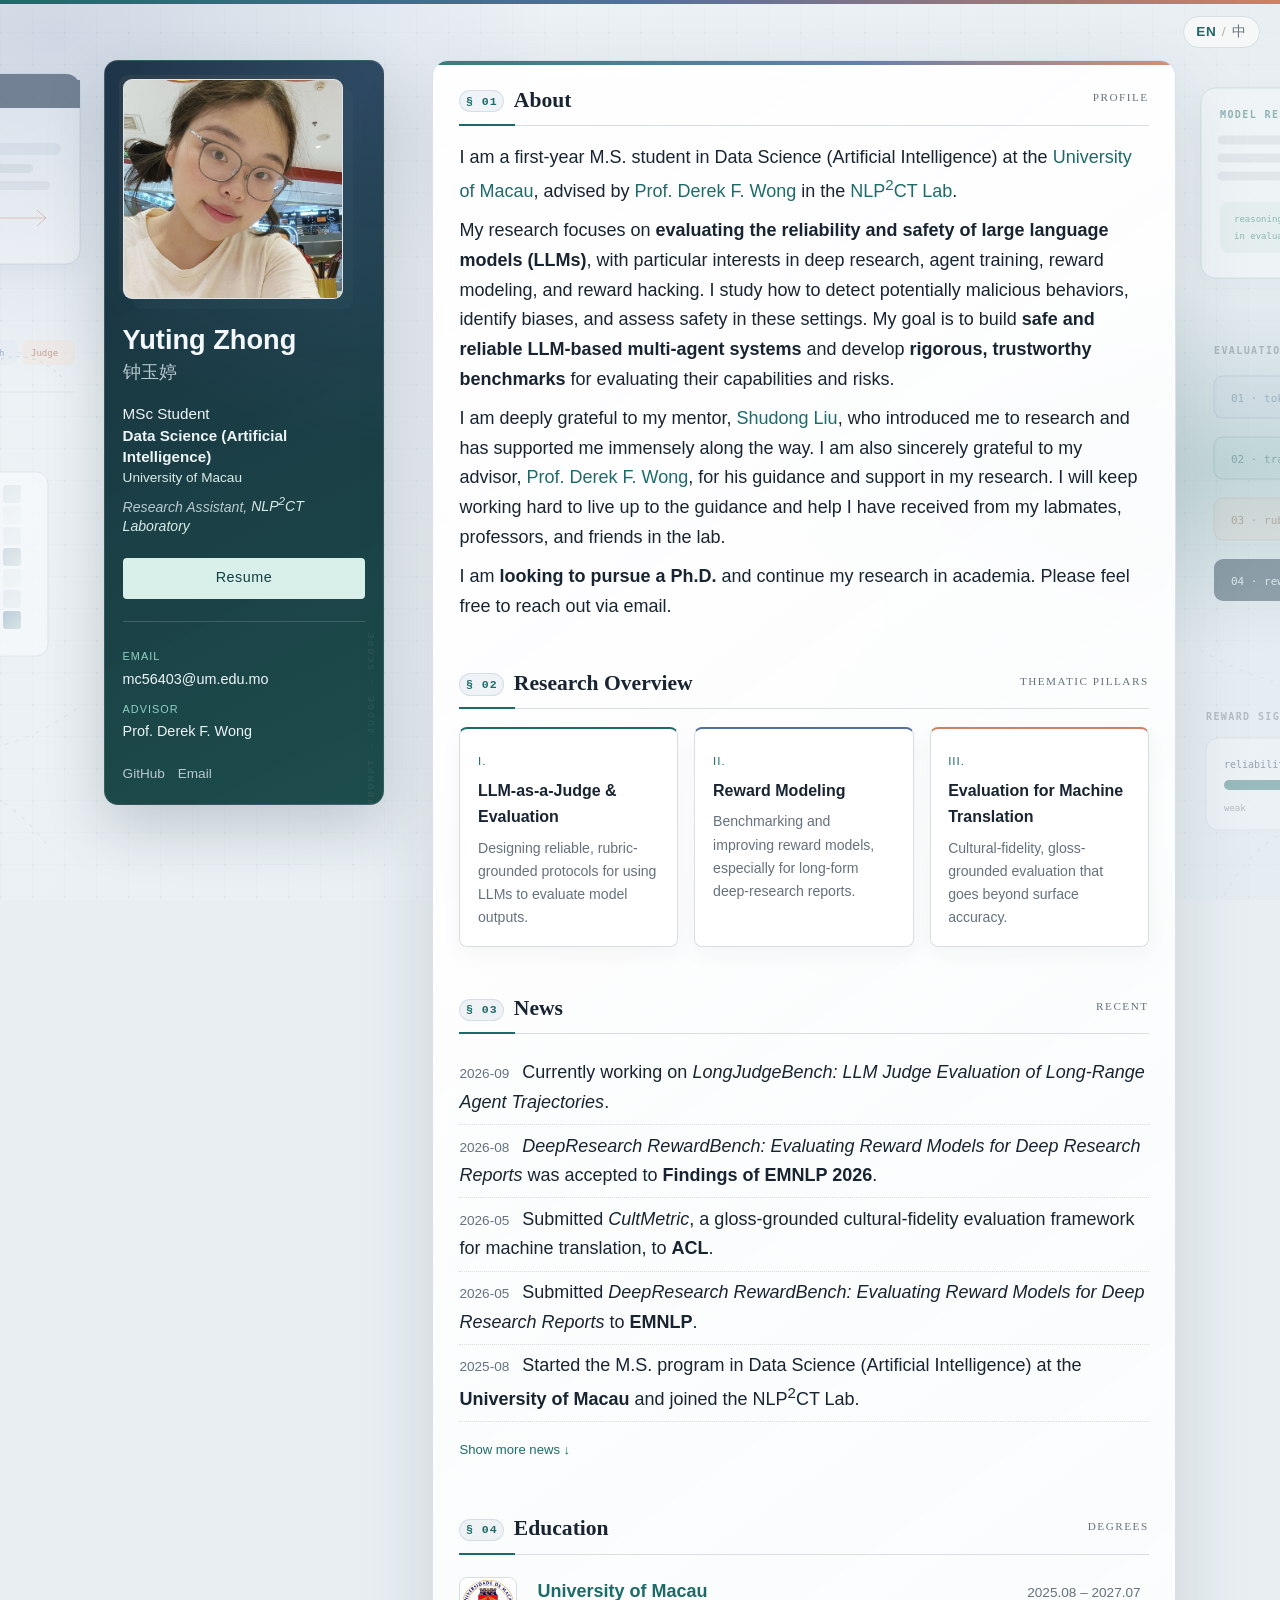
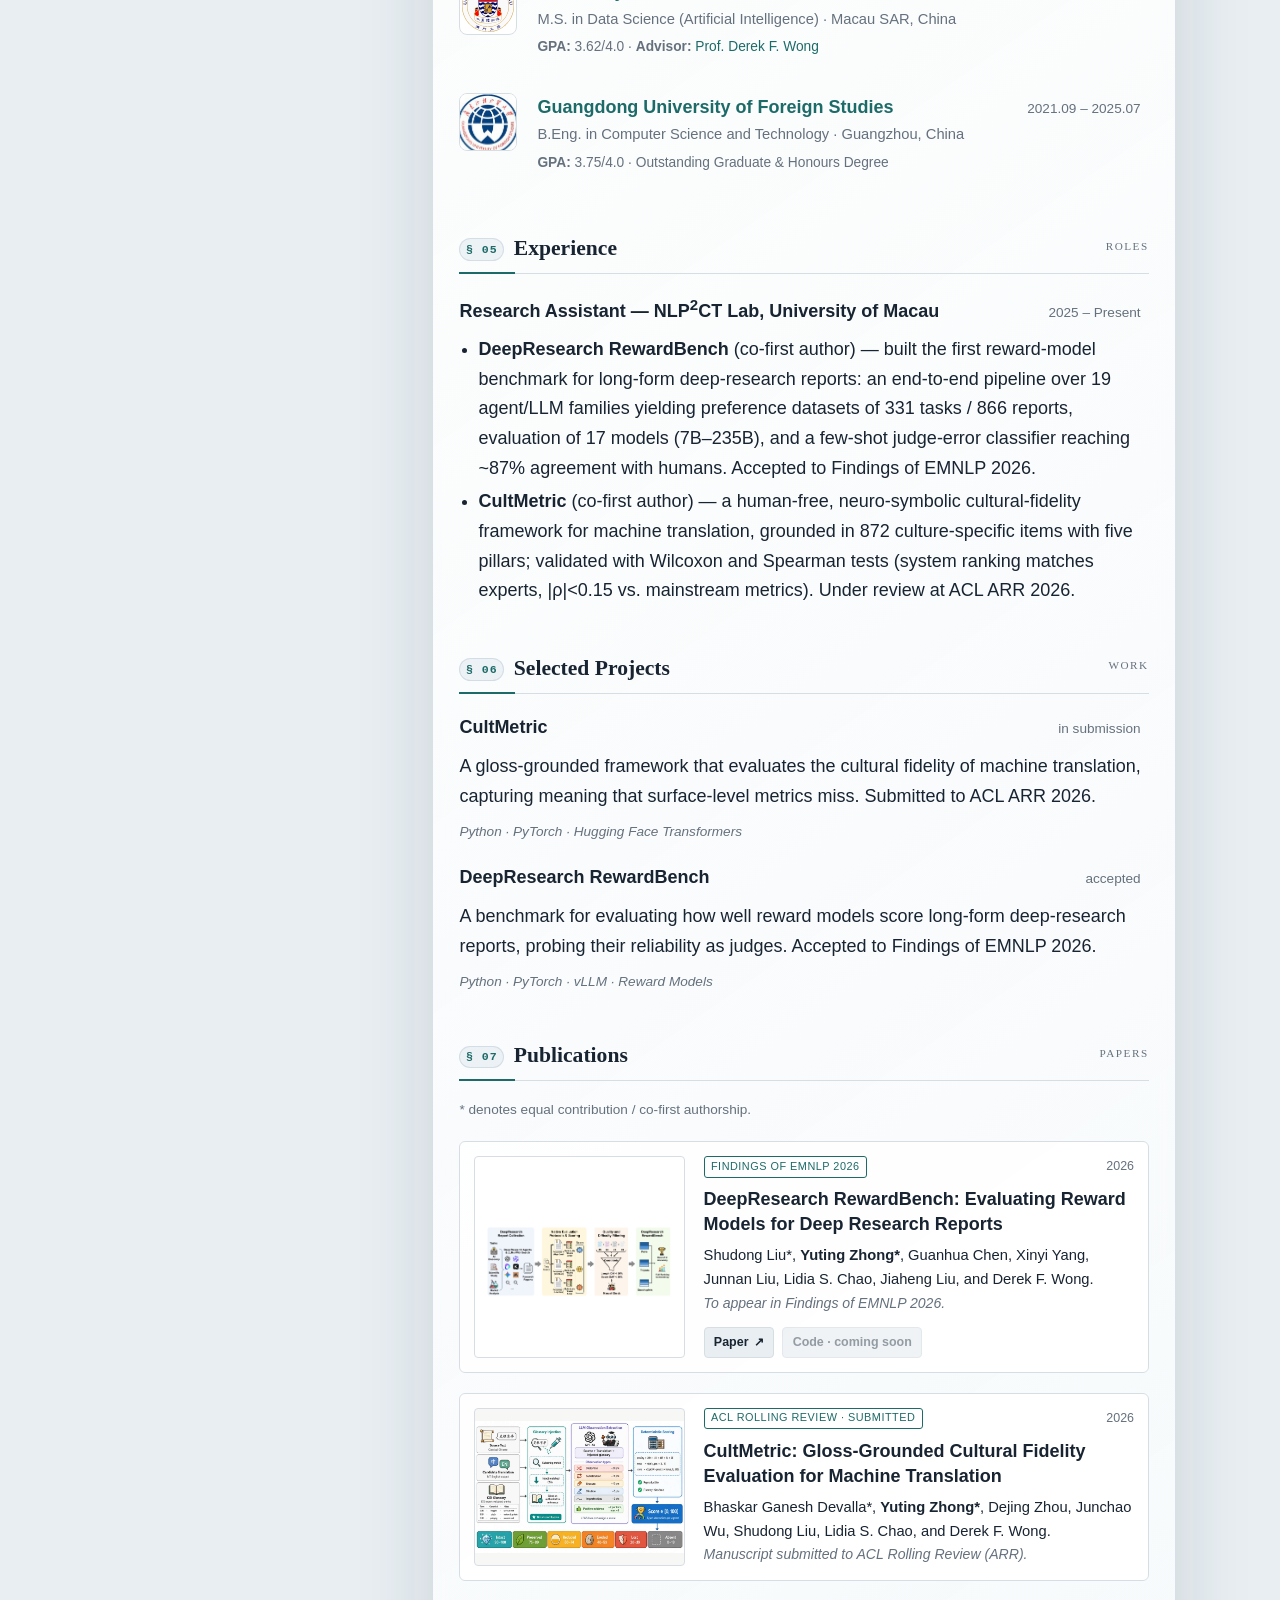
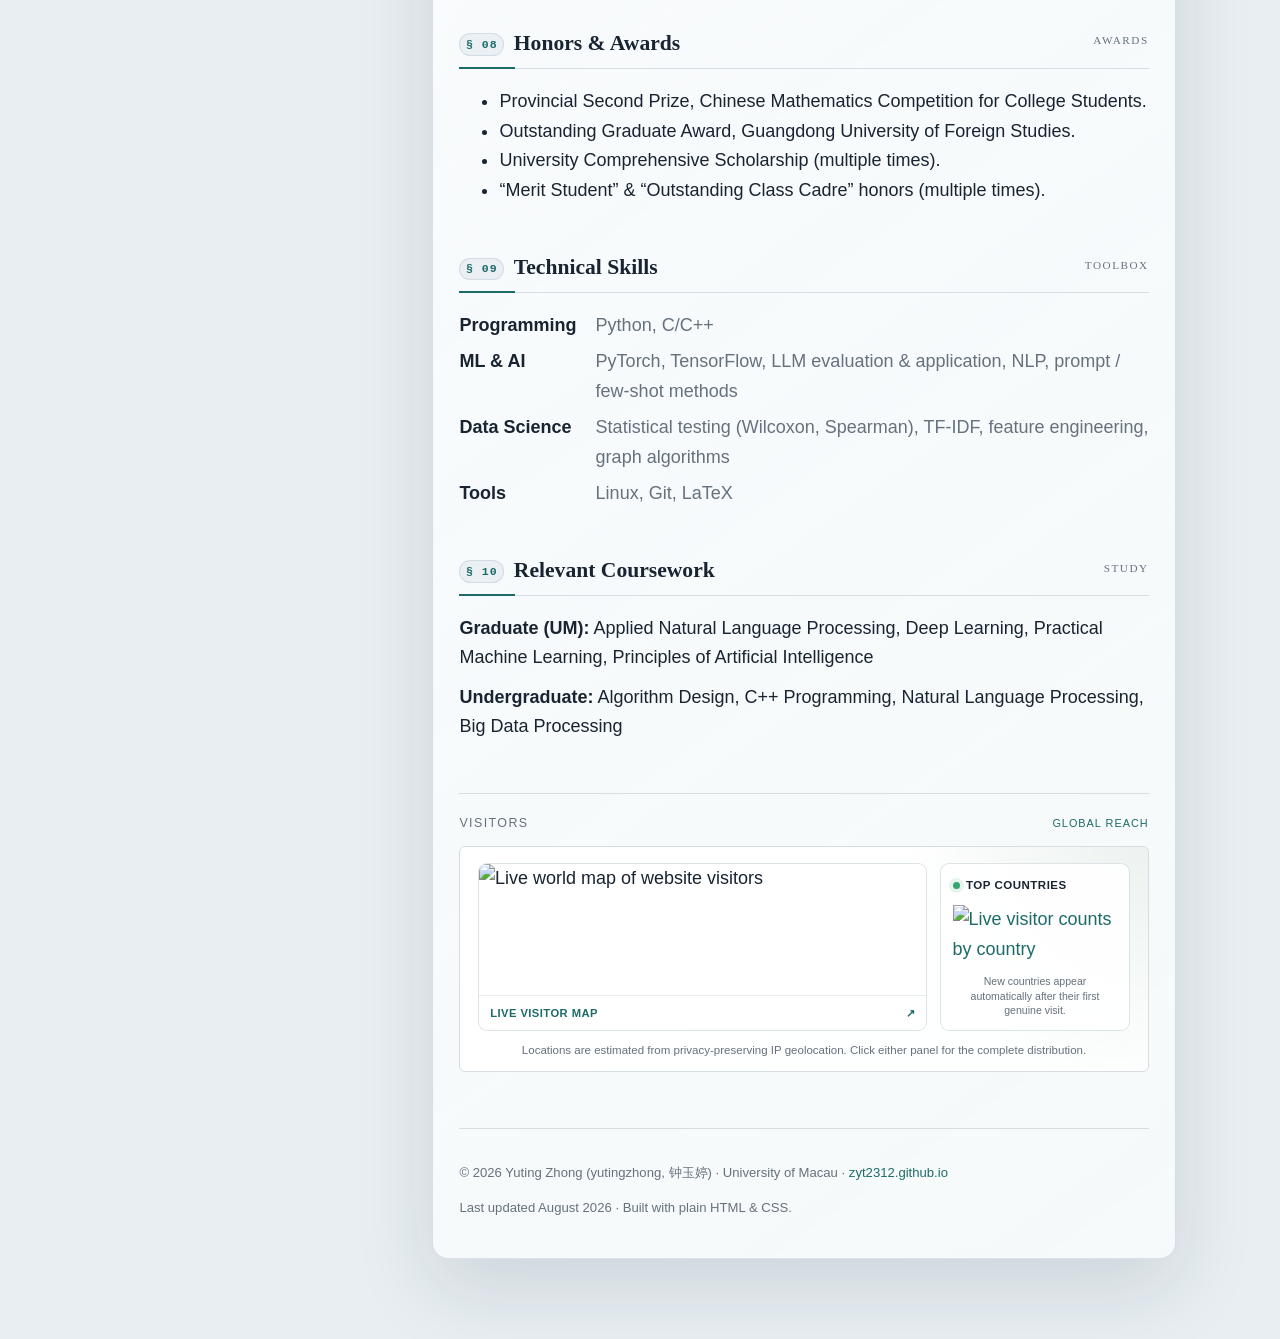
==== index.html @ 758d827a "Update About research interests in LLM reliability and safety" ====
<!DOCTYPE html>
<html lang="en">
<head>
  <meta charset="UTF-8" />
  <meta name="viewport" content="width=device-width, initial-scale=1.0" />
  <meta name="google-site-verification" content="ppYrXAMJAqTyw3raKDK96kFO6az0rCwdbG61RcLEqPI" />
  <title>Yuting Zhong 钟玉婷 — Academic Homepage</title>
  <meta name="description" content="Yuting Zhong (钟玉婷) — M.S. student in Data Science at the University of Macau. Research on LLM evaluation, LLM-as-a-judge, and reward models." />
  <meta name="author" content="Yuting Zhong" />
  <meta name="keywords" content="Yuting Zhong, yutingzhong, 钟玉婷, University of Macau, NLP2CT, LLM evaluation, LLM-as-a-judge, reward models" />
  <link rel="canonical" href="https://zyt2312.github.io/" />

  <!-- Open Graph (link previews on social/chat) -->
  <meta property="og:type" content="profile" />
  <meta property="og:title" content="Yuting Zhong 钟玉婷 — Academic Homepage" />
  <meta property="og:description" content="M.S. student at the University of Macau. Research on LLM evaluation, LLM-as-a-judge, and reward models." />
  <meta property="og:url" content="https://zyt2312.github.io/" />
  <meta property="og:image" content="https://zyt2312.github.io/images/1.jpg" />

  <!-- Structured data: tells search engines this page IS the person "Yuting Zhong" -->
  <script type="application/ld+json">
  {
    "@context": "https://schema.org",
    "@type": "Person",
    "name": "Yuting Zhong",
    "alternateName": ["钟玉婷", "yutingzhong"],
    "url": "https://zyt2312.github.io/",
    "image": "https://zyt2312.github.io/images/1.jpg",
    "email": "mailto:mc56403@um.edu.mo",
    "jobTitle": "MSc Student in Data Science (Artificial Intelligence)",
    "affiliation": {
      "@type": "CollegeOrUniversity",
      "name": "University of Macau",
      "url": "https://www.um.edu.mo/"
    },
    "alumniOf": {
      "@type": "CollegeOrUniversity",
      "name": "Guangdong University of Foreign Studies"
    },
    "knowsAbout": ["LLM Evaluation", "LLM-as-a-Judge", "Reward Models", "Machine Translation Evaluation", "Reinforcement Learning"],
    "sameAs": ["https://github.com/zyt2312"]
  }
  </script>

  <link rel="stylesheet" href="css/style.css?v=20260830-6" />
  <link rel="icon" href="data:image/svg+xml,<svg xmlns='http://www.w3.org/2000/svg' viewBox='0 0 100 100'><text y='.9em' font-size='90'>📄</text></svg>" />
</head>
<body class="lang-en">

  <!-- ============ LANGUAGE TOGGLE ============ -->
  <div class="langbar">
    <button id="lang-toggle" type="button" aria-label="Switch language">
      <span class="opt opt-en">EN</span><span class="sep">/</span><span class="opt opt-zh">中</span>
    </button>
  </div>

  <main class="layout">

    <!-- ============ SIDEBAR (profile) ============ -->
    <aside class="sidebar">
      <img class="avatar" src="images/1.jpg" alt="Yuting Zhong" />
      <h1 class="name">Yuting Zhong</h1>
      <p class="name-cn">钟玉婷</p>

      <div class="role">
        <p class="role-line">
          <span class="en">MSc Student</span><span class="zh">硕士研究生</span>
        </p>
        <p class="role-line strong">
          <span class="en">Data Science (Artificial Intelligence)</span><span class="zh">数据科学(人工智能应用方向)</span>
        </p>
        <p class="role-line muted">
          <a href="https://www.um.edu.mo/"><span class="en">University of Macau</span><span class="zh">澳门大学</span></a>
        </p>
        <p class="role-line italic">
          <span class="en">Research Assistant, <a href="http://nlp2ct.cis.um.edu.mo/">NLP<sup>2</sup>CT Laboratory</a></span><span class="zh">研究助理,<a href="http://nlp2ct.cis.um.edu.mo/">NLP<sup>2</sup>CT 实验室</a></span>
        </p>
      </div>

      <a class="resume-btn" href="resume.html" target="_blank" rel="noopener">
        <span class="en">Resume</span><span class="zh">个人简历</span>
      </a>

      <dl class="sidebar-contact">
        <dt>EMAIL</dt>
        <dd><a href="mailto:mc56403@um.edu.mo">mc56403@um.edu.mo</a></dd>
        <dt><span class="en">ADVISOR</span><span class="zh">导师</span></dt>
        <dd><a href="https://personal.fic.um.edu.mo/derek-wong/">Prof. Derek F. Wong</a></dd>
      </dl>

      <p class="social">
        <a href="https://github.com/zyt2312" title="GitHub">GitHub</a>
        <a href="mailto:mc56403@um.edu.mo" title="Email">Email</a>
      </p>
    </aside>

    <!-- ============ MAIN CONTENT ============ -->
    <div class="content">

      <!-- 01 ABOUT -->
      <section id="about">
        <h2><span class="num">§&nbsp;01</span><span class="en">About</span><span class="zh">简介</span><span class="tag"><span class="en">PROFILE</span><span class="zh">个人简介</span></span></h2>
        <p class="en">
          I am a first-year M.S. student in Data Science (Artificial Intelligence) at the
          <a href="https://www.um.edu.mo/">University of Macau</a>, advised by
          <a href="https://personal.fic.um.edu.mo/derek-wong/">Prof. Derek F. Wong</a>
          in the <a href="http://nlp2ct.cis.um.edu.mo/">NLP<sup>2</sup>CT Lab</a>.
        </p>
        <p class="en">
          My research focuses on <strong>evaluating the reliability and safety of large language models (LLMs)</strong>,
          with particular interests in deep research, agent training, reward modeling, and reward hacking.
          I study how to detect potentially malicious behaviors, identify biases, and assess safety
          in these settings. My goal is to build <strong>safe and reliable LLM-based multi-agent systems</strong>
          and develop <strong>rigorous, trustworthy benchmarks</strong> for evaluating their capabilities and risks.
        </p>
        <p class="en">
          I am deeply grateful to my mentor,
          <a href="https://sudanl.github.io/">Shudong Liu</a>, who introduced me to
          research and has supported me immensely along the way. I am also sincerely grateful
          to my advisor, <a href="https://personal.fic.um.edu.mo/derek-wong/">Prof. Derek F. Wong</a>,
          for his guidance and support in my research. I will keep working hard
          to live up to the guidance and help I have received from my labmates, professors,
          and friends in the lab.
        </p>
        <p class="en">
          I am <strong>looking to pursue a Ph.D.</strong> and continue my research in academia.
          Please feel free to reach out via email.
        </p>
        <p class="zh">
          我是<a href="https://www.um.edu.mo/">澳门大学</a>数据科学(人工智能应用方向)研究生一年级学生,
          在 <a href="http://nlp2ct.cis.um.edu.mo/">NLP<sup>2</sup>CT 实验室</a>,
          导师为 <a href="https://personal.fic.um.edu.mo/derek-wong/">Derek F. Wong 教授</a>。
        </p>
        <p class="zh">
          我的研究聚焦于<strong>大语言模型（LLM）的可靠性与安全性评测</strong>，
          重点关注深度研究（Deep Research）、智能体训练（agent training）、奖励模型（reward modeling）与奖励投机（reward hacking）。
          我致力于检测这些场景中可能出现的恶意行为、识别偏见，并评估模型与智能体的安全表现。
          我的目标是构建<strong>安全可靠的 LLM 多智能体系统</strong>，
          并开发<strong>严谨、可信的评测基准（benchmark）</strong>，以系统性地衡量其能力与风险。
        </p>
        <p class="zh">
          我由衷感谢我的 mentor <a href="https://sudanl.github.io/">刘树东</a>,
          是他领我进入学术之门,并一路给予我莫大的帮助。我也衷心感谢导师
          <a href="https://personal.fic.um.edu.mo/derek-wong/">Derek F. Wong 教授</a>在科研中给予我的指导与支持。
          我会继续努力,不辜负实验室师兄、教授与同伴对我的指导和帮助。
        </p>
        <p class="zh">
          我希望<strong>继续攻读博士学位</strong>,在学术界深耕。欢迎通过邮件与我联系。
        </p>
      </section>

      <!-- 02 RESEARCH -->
      <section id="research">
        <h2><span class="num">§&nbsp;02</span><span class="en">Research Overview</span><span class="zh">研究方向</span><span class="tag"><span class="en">THEMATIC PILLARS</span><span class="zh">研究主题</span></span></h2>
        <div class="cards">
          <div class="card">
            <span class="card-no">I.</span>
            <h3><span class="en">LLM-as-a-Judge &amp; Evaluation</span><span class="zh">LLM-as-a-Judge 与评测</span></h3>
            <p class="en">Designing reliable, rubric-grounded protocols for using LLMs to evaluate model outputs.</p>
            <p class="zh">设计可靠、基于评分细则的协议,用大模型评估模型输出。</p>
          </div>
          <div class="card">
            <span class="card-no">II.</span>
            <h3><span class="en">Reward Modeling</span><span class="zh">奖励模型</span></h3>
            <p class="en">Benchmarking and improving reward models, especially for long-form deep-research reports.</p>
            <p class="zh">评测并改进奖励模型,尤其针对长文本深度研究报告。</p>
          </div>
          <div class="card">
            <span class="card-no">III.</span>
            <h3><span class="en">Evaluation for Machine Translation</span><span class="zh">机器翻译评测</span></h3>
            <p class="en">Cultural-fidelity, gloss-grounded evaluation that goes beyond surface accuracy.</p>
            <p class="zh">超越字面准确度的文化忠实度与注释对齐评估。</p>
          </div>
        </div>
      </section>

      <!-- 03 NEWS -->
      <section id="news">
        <h2><span class="num">§&nbsp;03</span><span class="en">News</span><span class="zh">动态</span><span class="tag"><span class="en">RECENT</span><span class="zh">近况</span></span></h2>
        <ul class="news">
          <li>
            <span class="date">2026-09</span>
            <span class="en">Currently working on <em>LongJudgeBench: LLM Judge Evaluation of Long-Range Agent Trajectories</em>.</span>
            <span class="zh">正在开展 <em>LongJudgeBench: LLM Judge Evaluation of Long-Range Agent Trajectories</em> 研究，聚焦 LLM 评判器对长程智能体轨迹的评估。</span>
          </li>
          <li>
            <span class="date">2026-08</span>
            <span class="en"><em>DeepResearch RewardBench: Evaluating Reward Models for Deep Research Reports</em> was accepted to <strong>Findings of EMNLP 2026</strong>.</span>
            <span class="zh"><em>DeepResearch RewardBench: Evaluating Reward Models for Deep Research Reports</em> 被 <strong>EMNLP 2026 Findings</strong> 接收。</span>
          </li>
          <li>
            <span class="date">2026-05</span>
            <span class="en">Submitted <em>CultMetric</em>, a gloss-grounded cultural-fidelity evaluation framework for machine translation, to <strong>ACL</strong>.</span>
            <span class="zh">向 <strong>ACL</strong> 投稿 <em>CultMetric</em> —— 面向机器翻译的、基于注释的文化忠实度评测框架。</span>
          </li>
          <li>
            <span class="date">2026-05</span>
            <span class="en">Submitted <em>DeepResearch RewardBench: Evaluating Reward Models for Deep Research Reports</em> to <strong>EMNLP</strong>.</span>
            <span class="zh">向 <strong>EMNLP</strong> 投稿 <em>DeepResearch RewardBench</em> —— 面向深度研究报告的奖励模型评测基准。</span>
          </li>
          <li>
            <span class="date">2025-08</span>
            <span class="en">Started the M.S. program in Data Science (Artificial Intelligence) at the <strong>University of Macau</strong> and joined the NLP<sup>2</sup>CT Lab.</span>
            <span class="zh">开始在<strong>澳门大学</strong>攻读数据科学(人工智能应用方向)硕士学位,并加入 NLP<sup>2</sup>CT 实验室。</span>
          </li>
          <li class="news-extra">
            <span class="date">2025-07</span>
            <span class="en">Graduated from <strong>Guangdong University of Foreign Studies</strong> with an Honours Degree and the Outstanding Graduate Award.</span>
            <span class="zh">毕业于<strong>广东外语外贸大学</strong>,获荣誉学位及优秀毕业生称号。</span>
          </li>
        </ul>
        <button class="news-toggle" id="news-toggle" type="button" aria-expanded="false">
          <span class="en label-more">Show more news ↓</span><span class="zh label-more">展开更多动态 ↓</span>
          <span class="en label-less">Show less ↑</span><span class="zh label-less">收起动态 ↑</span>
        </button>
      </section>

      <!-- 04 EDUCATION -->
      <section id="education">
        <h2><span class="num">§&nbsp;04</span><span class="en">Education</span><span class="zh">教育经历</span><span class="tag"><span class="en">DEGREES</span><span class="zh">学位</span></span></h2>
        <div class="entry edu-entry">
          <div class="edu-logo-frame">
            <img class="edu-logo" src="assets/um-logo.svg" alt="University of Macau logo" />
          </div>
          <div class="edu-body">
            <div class="entry-head">
              <strong><a href="https://www.um.edu.mo/"><span class="en">University of Macau</span><span class="zh">澳门大学</span></a></strong>
              <span class="date">2025.08 – 2027.07</span>
            </div>
            <div class="entry-sub">
              <span class="en">M.S. in Data Science (Artificial Intelligence) · Macau SAR, China</span>
              <span class="zh">数据科学理学硕士(人工智能应用方向)· 中国澳门</span>
            </div>
            <p class="edu-meta"><strong>GPA:</strong> 3.62/4.0 · <strong><span class="en">Advisor:</span><span class="zh">导师:</span></strong> <a href="https://personal.fic.um.edu.mo/derek-wong/">Prof. Derek F. Wong</a></p>
          </div>
        </div>
        <div class="entry edu-entry">
          <div class="edu-logo-frame">
            <img class="edu-logo edu-logo-gdufs" src="assets/gdufs-logo.jpg" alt="Guangdong University of Foreign Studies logo" />
          </div>
          <div class="edu-body">
            <div class="entry-head">
              <strong><a href="https://www.gdufs.edu.cn/"><span class="en">Guangdong University of Foreign Studies</span><span class="zh">广东外语外贸大学</span></a></strong>
              <span class="date">2021.09 – 2025.07</span>
            </div>
            <div class="entry-sub">
              <span class="en">B.Eng. in Computer Science and Technology · Guangzhou, China</span>
              <span class="zh">计算机科学与技术工学学士 · 中国广州</span>
            </div>
            <p class="edu-meta"><strong>GPA:</strong> 3.75/4.0 · <span class="en">Outstanding Graduate &amp; Honours Degree</span><span class="zh">优秀毕业生、荣誉学位</span></p>
          </div>
        </div>
      </section>

      <!-- 05 EXPERIENCE -->
      <section id="experience">
        <h2><span class="num">§&nbsp;05</span><span class="en">Experience</span><span class="zh">经历</span><span class="tag"><span class="en">ROLES</span><span class="zh">职务</span></span></h2>
        <div class="entry">
          <div class="entry-head">
            <strong>
              <span class="en">Research Assistant — NLP<sup>2</sup>CT Lab, University of Macau</span>
              <span class="zh">研究助理 —— NLP<sup>2</sup>CT 实验室,澳门大学</span>
            </strong>
            <span class="date">2025 – Present</span>
          </div>
          <ul class="en">
            <li><strong>DeepResearch RewardBench</strong> (co-first author) — built the first reward-model benchmark for long-form deep-research reports: an end-to-end pipeline over 19 agent/LLM families yielding preference datasets of 331 tasks / 866 reports, evaluation of 17 models (7B–235B), and a few-shot judge-error classifier reaching ~87% agreement with humans. Accepted to Findings of EMNLP 2026.</li>
            <li><strong>CultMetric</strong> (co-first author) — a human-free, neuro-symbolic cultural-fidelity framework for machine translation, grounded in 872 culture-specific items with five pillars; validated with Wilcoxon and Spearman tests (system ranking matches experts, |ρ|&lt;0.15 vs. mainstream metrics). Under review at ACL ARR 2026.</li>
          </ul>
          <ul class="zh">
            <li><strong>DeepResearch RewardBench</strong>(共同第一作者)—— 构建首个面向长篇深度研究报告的奖励模型评测基准:聚合 19 个智能体/大模型家族的端到端数据流水线,产出 331 任务 / 866 份报告的偏好数据集,系统评测 17 个模型(7B–235B),并提炼出与人工一致率约 87% 的 few-shot 错误分类器。已被 EMNLP 2026 Findings 接收。</li>
            <li><strong>CultMetric</strong>(共同第一作者)—— 面向机器翻译的无人工、神经符号文化忠实度框架,以 872 条文化专有项为底座、设计五支柱指标;经 Wilcoxon 与 Spearman 检验验证(系统级排序与专家一致,与主流指标 |ρ|&lt;0.15)。投稿 ACL ARR 2026,审稿中。</li>
          </ul>
        </div>
      </section>

      <!-- 06 PROJECTS -->
      <section id="projects">
        <h2><span class="num">§&nbsp;06</span><span class="en">Selected Projects</span><span class="zh">代表项目</span><span class="tag"><span class="en">WORK</span><span class="zh">项目</span></span></h2>
        <div class="entry">
          <div class="entry-head">
            <strong>CultMetric</strong>
            <span class="date"><span class="en">in submission</span><span class="zh">投稿中</span></span>
          </div>
          <p class="en">A gloss-grounded framework that evaluates the cultural fidelity of machine translation, capturing meaning that surface-level metrics miss. Submitted to ACL ARR 2026.</p>
          <p class="zh">一个基于注释(gloss)的框架,用于评估机器翻译的文化忠实度,捕捉字面指标无法体现的语义。投稿 ACL ARR 2026。</p>
          <p class="stack">Python · PyTorch · Hugging&nbsp;Face Transformers</p>
        </div>
        <div class="entry">
          <div class="entry-head">
            <strong>DeepResearch RewardBench</strong>
            <span class="date"><span class="en">accepted</span><span class="zh">已接收</span></span>
          </div>
          <p class="en">A benchmark for evaluating how well reward models score long-form deep-research reports, probing their reliability as judges. Accepted to Findings of EMNLP 2026.</p>
          <p class="zh">一个评测奖励模型对长文本深度研究报告打分能力的基准,考察其作为评判者的可靠性。已被 EMNLP 2026 Findings 接收。</p>
          <p class="stack">Python · PyTorch · vLLM · Reward Models</p>
        </div>
      </section>

      <!-- 07 PUBLICATIONS -->
      <section id="publications">
        <h2><span class="num">§&nbsp;07</span><span class="en">Publications</span><span class="zh">论文</span><span class="tag"><span class="en">PAPERS</span><span class="zh">发表</span></span></h2>
        <p class="muted"><span class="en">* denotes equal contribution / co-first authorship.</span><span class="zh">* 表示同等贡献 / 共同第一作者。</span></p>
        <ol class="pubs pub-cards">
          <li class="pub-card">
            <a class="pub-figure pub-figure-wide" href="assets/deepresearch-rewardbench-framework.png" target="_blank" rel="noopener" aria-label="Open Figure 1 from the DeepResearch RewardBench paper">
              <img src="assets/deepresearch-rewardbench-framework.png" alt="DeepResearch RewardBench data collection, scoring, filtering, and evaluation framework" />
            </a>
            <div class="pub-body">
              <div class="pub-meta">
                <span class="venue-tag"><span class="en">Findings of EMNLP 2026</span><span class="zh">EMNLP 2026 Findings</span></span>
                <span class="pub-year">2026</span>
              </div>
              <span class="title">DeepResearch RewardBench: Evaluating Reward Models for Deep Research Reports</span>
              <span class="authors">Shudong Liu*, <strong>Yuting Zhong*</strong>, Guanhua Chen, Xinyi Yang, Junnan Liu, Lidia S. Chao, Jiaheng Liu, and Derek F. Wong.</span>
              <span class="venue"><span class="en">To appear in Findings of EMNLP 2026.</span><span class="zh">将发表于 EMNLP 2026 Findings。</span></span>
              <div class="pub-actions" aria-label="DeepResearch RewardBench publication links">
                <a class="pub-action" href="assets/deepresearch-rewardbench-emnlp2026.pdf" target="_blank" rel="noopener">
                  <span class="en">Paper</span><span class="zh">论文</span><span aria-hidden="true">↗</span>
                </a>
                <span class="pub-action pub-action-disabled" aria-disabled="true" title="The code repository has not been released publicly yet">
                  <span class="en">Code · coming soon</span><span class="zh">代码 · 待公开</span>
                </span>
              </div>
            </div>
          </li>
          <li class="pub-card">
            <a class="pub-figure" href="assets/cultmetric-framework.svg" target="_blank" rel="noopener" aria-label="Open the CultMetric framework figure">
              <img src="assets/cultmetric-framework.svg" alt="CultMetric framework diagram" />
            </a>
            <div class="pub-body">
              <div class="pub-meta">
                <span class="venue-tag"><span class="en">ACL Rolling Review · Submitted</span><span class="zh">ACL Rolling Review · 投稿中</span></span>
                <span class="pub-year">2026</span>
              </div>
              <span class="title">CultMetric: Gloss-Grounded Cultural Fidelity Evaluation for Machine Translation</span>
              <span class="authors">Bhaskar Ganesh Devalla*, <strong>Yuting Zhong*</strong>, Dejing Zhou, Junchao Wu, Shudong Liu, Lidia S. Chao, and Derek F. Wong.</span>
              <span class="venue"><span class="en">Manuscript submitted to ACL Rolling Review (ARR).</span><span class="zh">论文已投稿至 ACL Rolling Review (ARR)。</span></span>
            </div>
          </li>
        </ol>
      </section>

      <!-- 08 HONORS & AWARDS -->
      <section id="honors">
        <h2><span class="num">§&nbsp;08</span><span class="en">Honors &amp; Awards</span><span class="zh">荣誉奖项</span><span class="tag"><span class="en">AWARDS</span><span class="zh">荣誉</span></span></h2>
        <ul>
          <li><span class="en">Provincial Second Prize, Chinese Mathematics Competition for College Students.</span><span class="zh">全国大学生数学竞赛 省级二等奖。</span></li>
          <li><span class="en">Outstanding Graduate Award, Guangdong University of Foreign Studies.</span><span class="zh">广东外语外贸大学 优秀毕业生。</span></li>
          <li><span class="en">University Comprehensive Scholarship (multiple times).</span><span class="zh">大学综合奖学金(多次)。</span></li>
          <li><span class="en">&ldquo;Merit Student&rdquo; &amp; &ldquo;Outstanding Class Cadre&rdquo; honors (multiple times).</span><span class="zh">校级&ldquo;三好学生&rdquo;、&ldquo;优秀班干部&rdquo;等荣誉(多次)。</span></li>
        </ul>
      </section>

      <!-- 09 SKILLS -->
      <section id="skills">
        <h2><span class="num">§&nbsp;09</span><span class="en">Technical Skills</span><span class="zh">技术能力</span><span class="tag"><span class="en">TOOLBOX</span><span class="zh">工具</span></span></h2>
        <dl class="skills">
          <dt><span class="en">Programming</span><span class="zh">编程语言</span></dt>
          <dd>Python, C/C++</dd>
          <dt><span class="en">ML &amp; AI</span><span class="zh">机器学习与 AI</span></dt>
          <dd>PyTorch, TensorFlow, LLM evaluation &amp; application, NLP, prompt / few-shot methods</dd>
          <dt><span class="en">Data Science</span><span class="zh">数据科学</span></dt>
          <dd>Statistical testing (Wilcoxon, Spearman), TF-IDF, feature engineering, graph algorithms</dd>
          <dt><span class="en">Tools</span><span class="zh">工具</span></dt>
          <dd>Linux, Git, LaTeX</dd>
        </dl>
      </section>

      <!-- 09 COURSEWORK -->
      <section id="coursework">
        <h2><span class="num">§&nbsp;10</span><span class="en">Relevant Coursework</span><span class="zh">相关课程</span><span class="tag"><span class="en">STUDY</span><span class="zh">课程</span></span></h2>
        <p>
          <strong><span class="en">Graduate (UM):</span><span class="zh">研究生(澳大):</span></strong>
          <span class="en">Applied Natural Language Processing, Deep Learning, Practical Machine Learning, Principles of Artificial Intelligence</span>
          <span class="zh">应用自然语言处理、深度学习、实用机器学习、人工智能原理</span>
        </p>
        <p>
          <strong><span class="en">Undergraduate:</span><span class="zh">本科:</span></strong>
          <span class="en">Algorithm Design, C++ Programming, Natural Language Processing, Big Data Processing</span>
          <span class="zh">算法设计、C++ 程序设计、自然语言处理、大数据处理技术</span>
        </p>
      </section>

      <div id="visitors" class="visitors" aria-labelledby="visitors-label">
        <div class="visitors-heading">
          <p id="visitors-label" class="visitors-label"><span class="en">Visitors</span><span class="zh">访客分布</span></p>
          <span class="visitors-kicker"><span class="en">Global reach</span><span class="zh">全球访问</span></span>
        </div>
        <div class="visitors-panel">
          <div class="visitor-dashboard">
            <a class="visitor-map-card" href="https://info.flagcounter.com/5LBH" target="_blank" rel="noopener" aria-label="Open detailed visitor country statistics">
              <img src="https://github-visitor-counter-tau.vercel.app/api?counterId=5LBH&amp;displayMode=flagMap&amp;mapSize=medium&amp;theme=transparent" alt="Live world map of website visitors" />
              <span class="visitor-map-caption"><span class="en">Live visitor map</span><span class="zh">实时访客地图</span><span aria-hidden="true">↗</span></span>
            </a>
            <div class="visitor-ranking-card">
              <div class="visitor-ranking-title"><span class="live-dot" aria-hidden="true"></span><span class="en">Top countries</span><span class="zh">国家排行</span></div>
              <a class="visitor-ranking-link" href="https://info.flagcounter.com/5LBH" target="_blank" rel="noopener" aria-label="Open the complete visitor country ranking">
                <img src="https://github-visitor-counter-tau.vercel.app/api?counterId=5LBH&amp;displayMode=topCountries&amp;theme=transparent&amp;columns=2&amp;maxflags=12&amp;showlabels=true&amp;size=medium&amp;label=none" alt="Live visitor counts by country" />
              </a>
              <p><span class="en">New countries appear automatically after their first genuine visit.</span><span class="zh">新的国家会在首次真实访问后自动出现。</span></p>
            </div>
          </div>
          <p class="visitors-note">
            <span class="en">Locations are estimated from privacy-preserving IP geolocation. Click either panel for the complete distribution.</span>
            <span class="zh">访问地区由隐私保护的 IP 地理定位估算；点击地图或排行可查看完整分布。</span>
          </p>
        </div>
      </div>

      <footer>
        <p>
          <span class="en">© 2026 Yuting Zhong (yutingzhong, 钟玉婷) · University of Macau · <a href="https://zyt2312.github.io/">zyt2312.github.io</a></span>
          <span class="zh">© 2026 钟玉婷 (Yuting Zhong, yutingzhong) · 澳门大学 · <a href="https://zyt2312.github.io/">zyt2312.github.io</a></span>
        </p>
        <p>
          <span class="en">Last updated August 2026 · Built with plain HTML &amp; CSS.</span>
          <span class="zh">最后更新于 2026 年 8 月 · 使用纯 HTML 与 CSS 构建。</span>
        </p>
      </footer>

    </div><!-- /.content -->
  </main>

  <script src="js/main.js?v=20260830-6"></script>
</body>
</html>
---- css/style.css ----
/* ============================================================
   Personal academic homepage — serif, two-column (sticky
   sidebar + content), bilingual (EN / 中). Deep-green theme.
   Edit the variables below to retheme.
   ============================================================ */

:root {
  --ink:        #182431;   /* main text                    */
  --muted:      #65717d;   /* dates, captions              */
  --accent:     #1d6b68;   /* links, accents (LLM teal)    */
  --accent-dk:  #123f45;   /* darker teal                  */
  --rule:       #d6dee4;   /* hairlines                    */
  --bg:         #e8eef2;   /* research notebook canvas     */
  --card:       rgba(255, 255, 255, .92); /* translucent cards */
  --mist:       #526f9e;   /* transformer blue             */
  --sand:       #cf8061;   /* reward signal accent         */
  --sidebar-w:  280px;     /* sidebar width                */
  --maxw:       1120px;    /* whole layout width           */
}

* { box-sizing: border-box; }
html { scroll-behavior: smooth; }

body {
  margin: 0;
  background-color: var(--bg);
  background-image:
    radial-gradient(ellipse at 4% 4%, rgba(82, 111, 158, .2), transparent 31rem),
    radial-gradient(ellipse at 97% 52%, rgba(29, 107, 104, .18), transparent 31rem),
    linear-gradient(125deg, rgba(255, 255, 255, .25), rgba(226, 235, 240, .5)),
    url("../assets/llm-research-bg.svg");
  background-position: left top, right center, center, center top;
  background-size: auto, auto, auto, 1600px 960px;
  background-repeat: no-repeat, no-repeat, no-repeat, repeat-y;
  background-attachment: fixed;
  color: var(--ink);
  border-top: 4px solid var(--accent);
  border-image: linear-gradient(90deg, var(--accent), var(--mist), var(--sand)) 1;
  font-family: Aptos, "Segoe UI", "PingFang SC", "Microsoft YaHei", sans-serif;
  font-size: 18px;
  line-height: 1.65;
  -webkit-font-smoothing: antialiased;
}

/* ---------- bilingual visibility ---------- */
body.lang-en .zh { display: none !important; }
body.lang-zh .en { display: none !important; }
.zh { font-family: "Songti SC", "STSong", "Noto Serif CJK SC", Georgia, serif; }

/* ---------- language toggle ---------- */
.langbar { position: fixed; top: 1rem; right: 1.25rem; z-index: 10; }
#lang-toggle {
  font: inherit; font-size: .85rem; cursor: pointer;
  background: rgba(248, 250, 248, .88); border: 1px solid var(--rule); border-radius: 999px;
  backdrop-filter: blur(8px);
  padding: .25rem .8rem; color: var(--muted); letter-spacing: .5px;
}
#lang-toggle:hover { border-color: var(--accent); color: var(--accent); }
#lang-toggle .sep { margin: 0 .35rem; opacity: .5; }
body.lang-en #lang-toggle .opt-en,
body.lang-zh #lang-toggle .opt-zh { color: var(--accent); font-weight: 600; }

/* ---------- links ---------- */
a { color: var(--accent); text-decoration: none; border-bottom: 1px solid transparent; }
a:hover { border-bottom-color: var(--accent); }

/* ============================================================
   LAYOUT — sidebar + content
   ============================================================ */
.layout {
  position: relative;
  max-width: var(--maxw);
  margin: 0 auto;
  padding: 3.5rem 1.5rem 5rem;
  display: grid;
  grid-template-columns: var(--sidebar-w) 1fr;
  gap: 3rem;
  align-items: start;
}

/* ---------- sidebar ---------- */
.sidebar {
  position: sticky;
  top: 3.5rem;
  text-align: left;
  padding: 1.1rem;
  isolation: isolate;
  overflow: hidden;
  border: 1px solid rgba(255, 255, 255, .12);
  border-radius: 14px;
  background:
    radial-gradient(circle at 100% 0, rgba(82, 111, 158, .38), transparent 48%),
    linear-gradient(155deg, rgba(20, 42, 59, .98), rgba(19, 70, 68, .96));
  box-shadow: 0 22px 60px rgba(24, 47, 62, .2);
  backdrop-filter: blur(8px);
}
.sidebar::after {
  content: "PROMPT  →  JUDGE  →  SCORE";
  position: absolute; right: -4.8rem; bottom: 5.1rem;
  z-index: -1; transform: rotate(-90deg);
  color: rgba(255, 255, 255, .055);
  font: 700 .62rem/1 ui-monospace, SFMono-Regular, Consolas, monospace;
  letter-spacing: 2px; white-space: nowrap;
}
.sidebar .avatar {
  width: 100%; max-width: 220px; aspect-ratio: 1/1;
  object-fit: cover; object-position: center 22%;  /* lift crop so the face sits centred */
  border: 1px solid rgba(255, 255, 255, .22);
  border-radius: 9px; background: var(--rule);
  display: block; margin-bottom: 1.6rem;
  box-shadow: 10px 10px 0 rgba(85, 121, 138, .09), -4px -4px 0 rgba(185, 141, 89, .08);
}
.sidebar .name { margin: 0; font-size: 1.7rem; font-weight: 600; line-height: 1.15; }
.sidebar .name { color: #f4f8fa; }
.sidebar .name-cn { margin: .15rem 0 1rem; font-size: 1.1rem; color: #b8c8cf; }
.sidebar a { color: #d8ebe7; }
.sidebar a:hover { color: #fff; border-bottom-color: #fff; }

.role { margin-bottom: 1.3rem; }
.role-line { margin: .05rem 0; font-size: .95rem; line-height: 1.4; }
.role-line.strong { font-weight: 600; }
.role-line.muted { color: var(--muted); }
.role-line.italic { font-style: italic; color: var(--muted); font-size: .88rem; margin-top: .4rem; }
.sidebar .role-line { color: #eef5f7; }
.sidebar .role-line.muted,
.sidebar .role-line.italic { color: #b8c8cf; }

.sidebar .resume-btn {
  display: block; text-align: center; margin: 0 0 1.4rem;
  background: #d9efea; color: #123f45; border: 0;
  padding: .55rem 1rem; border-radius: 4px; font-size: .9rem; letter-spacing: .5px;
}
.sidebar .resume-btn:hover { background: #fff; color: #123f45; }

.sidebar-contact { margin: 0 0 1.2rem; border-top: 1px solid rgba(255, 255, 255, .16); padding-top: 1rem; }
.sidebar-contact dt { font-size: .68rem; letter-spacing: 1px; color: #8fd0c3; margin-top: .6rem; }
.sidebar-contact dd { margin: .1rem 0 0; font-size: .9rem; word-break: break-word; }
.sidebar-contact dd a { color: #eef5f7; }
.sidebar-contact dd a:hover { color: #fff; }

.social { display: flex; flex-wrap: wrap; gap: .8rem; margin: 0; font-size: .85rem; }
.social a { color: #b8c8cf; }
.social a:hover { color: #fff; }

/* ============================================================
   CONTENT
   ============================================================ */
.content {
  position: relative;
  min-width: 0;
  overflow: hidden;
  padding: 1.35rem 1.65rem 1.65rem;
  border: 1px solid rgba(82, 111, 158, .2);
  border-radius: 16px;
  background:
    linear-gradient(145deg, rgba(255, 255, 255, .94), rgba(248, 251, 252, .84));
  box-shadow: 0 28px 80px rgba(24, 47, 62, .13);
  backdrop-filter: blur(9px);
}
.content::before {
  content: "";
  position: absolute;
  top: 0; left: 0; right: 0;
  height: 4px;
  background: linear-gradient(90deg, var(--accent), var(--mist) 58%, var(--sand));
  opacity: .88;
}
section { margin: 0 0 2.8rem; }
section:first-child { margin-top: 0; }

section h2 {
  position: relative;
  font-size: 1.35rem; font-weight: 600; margin: 0 0 1.1rem;
  padding-bottom: .4rem;
  border-bottom: 1px solid var(--rule);
  font-family: "Iowan Old Style", "Palatino Linotype", Palatino, Georgia, "Songti SC", serif;
}
section h2::after {  /* short accent underline like the reference */
  content: ""; position: absolute; left: 0; bottom: -1px;
  width: 56px; height: 2px; background: var(--accent);
}
.num {
  display: inline-flex; align-items: center; justify-content: center;
  min-width: 2.25rem; margin-right: .6rem; padding: .05rem .35rem;
  border: 1px solid rgba(82, 111, 158, .16);
  border-radius: 999px; background: rgba(82, 111, 158, .08);
  color: var(--accent); font-size: .72rem; letter-spacing: 1px; vertical-align: 2px;
  font-family: ui-monospace, SFMono-Regular, Consolas, monospace;
}
.tag {
  float: right; font-size: .7rem; letter-spacing: 1.5px; color: var(--muted);
  text-transform: uppercase; font-weight: 400; margin-top: .35rem;
}
section h3 { margin: 0 0 .3rem; font-size: 1.05rem; }
section p { margin: .6rem 0; }
.muted { color: var(--muted); font-size: .85rem; }

/* ---------- research cards ---------- */
.cards { display: grid; grid-template-columns: repeat(auto-fit, minmax(170px, 1fr)); gap: 1rem; }
.card { background: var(--card); border: 1px solid var(--rule); border-top: 2px solid var(--accent);
        border-radius: 8px; padding: 1rem 1.1rem; box-shadow: 0 8px 22px rgba(24, 47, 62, .04); }
.card:nth-child(2) { border-top-color: var(--mist); }
.card:nth-child(3) { border-top-color: var(--sand); }
.card-no { font-size: .72rem; letter-spacing: 1px; color: var(--accent); }
.card h3 { margin: .2rem 0 .4rem; font-size: 1rem; }
.card p { font-size: .88rem; color: var(--muted); margin: 0; }

/* ---------- news ---------- */
.news { list-style: none; padding: 0; margin: 0; }
.news li { padding: .4rem 0; border-bottom: 1px dotted var(--rule); }
.news:not(.is-expanded) .news-extra { display: none; }
.news-toggle {
  margin-top: .75rem; padding: .32rem 0;
  border: 0; border-bottom: 1px solid transparent; background: transparent;
  color: var(--accent); cursor: pointer; font: inherit; font-size: .82rem;
}
.news-toggle:hover { border-bottom-color: var(--accent); }
.news-toggle .label-less { display: none; }
.news-toggle[aria-expanded="true"] .label-more { display: none !important; }
.news-toggle[aria-expanded="true"] .label-less { display: inline; }
.date { color: var(--muted); font-size: .85rem; font-variant-numeric: tabular-nums; margin-right: .5rem; }

/* ---------- entries ---------- */
.entry { margin: 1.2rem 0; }
.entry-head { display: flex; justify-content: space-between; align-items: baseline; gap: 1rem; }
.entry-sub { color: var(--muted); font-size: .92rem; }
.entry ul { margin: .5rem 0 0; padding-left: 1.2rem; }
.entry ul li { margin: .25rem 0; }
.stack { font-size: .85rem; color: var(--muted); font-style: italic; }

/* ---------- education ---------- */
.edu-entry {
  display: grid; grid-template-columns: 62px 1fr; gap: 1rem; align-items: start;
  padding: .2rem 0 .7rem;
}
.edu-logo-frame {
  position: relative; width: 58px; height: 58px; overflow: hidden;
  border: 1px solid var(--rule); border-radius: 8px; background: #fff;
  display: flex; align-items: center; justify-content: center;
}
.edu-logo { display: block; width: 52px; height: 52px; object-fit: contain; }
.edu-logo-gdufs {
  position: absolute; top: 0; left: 50%; width: 190px; max-width: none; height: auto;
  transform: translateX(-50%);
}
.edu-body { min-width: 0; }
.edu-meta { margin: .35rem 0 0; color: var(--muted); font-size: .86rem; }

/* ---------- publications ---------- */
.pubs { padding-left: 1.3rem; }
.pubs li { margin: 1.2rem 0; }
.pubs .venue-tag {
  display: inline-block; font-size: .68rem; letter-spacing: .5px; text-transform: uppercase;
  color: var(--accent); border: 1px solid var(--accent); border-radius: 3px;
  padding: .05rem .4rem; margin-bottom: .35rem;
}
.pubs .title { display: block; font-weight: 600; }
.pubs .authors { display: block; font-size: .92rem; }
.pubs .venue { display: block; color: var(--muted); font-size: .88rem; font-style: italic; }
.pub-cards { list-style: none; padding: 0; }
.pubs .pub-card {
  display: grid; grid-template-columns: minmax(190px, 32%) 1fr;
  gap: 1.15rem; margin: 1.25rem 0; padding: .85rem;
  border: 1px solid var(--rule); border-radius: 6px; background: var(--card);
}
.pub-figure {
  display: flex; min-height: 145px; overflow: hidden; align-items: center; justify-content: center;
  border: 1px solid var(--rule); border-radius: 4px; background: #f7f8f6;
}
.pub-figure:hover { border-color: var(--accent); }
.pub-figure img { display: block; width: 100%; height: 100%; max-height: 180px; object-fit: contain; }
.pub-figure-wide { background: #fff; }
.pub-body { min-width: 0; align-self: center; }
.pub-meta { display: flex; justify-content: space-between; gap: 1rem; align-items: flex-start; }
.pub-year { color: var(--muted); font-size: .78rem; font-variant-numeric: tabular-nums; }
.pub-card .title { margin: .25rem 0 .35rem; line-height: 1.4; }
.pub-actions { display: flex; flex-wrap: wrap; gap: .5rem; margin-top: .75rem; }
.pub-action {
  display: inline-flex; align-items: center; gap: .35rem; padding: .28rem .58rem;
  border: 1px solid var(--rule); border-radius: 4px; color: var(--ink);
  background: var(--bg); font-size: .78rem; font-weight: 600; text-decoration: none;
}
.pub-action:hover { color: var(--accent); border-color: var(--accent); }
.pub-action-disabled { color: var(--muted); cursor: not-allowed; opacity: .7; }
.pub-action-disabled:hover { color: var(--muted); border-color: var(--rule); }

/* ---------- skills ---------- */
.skills { display: grid; grid-template-columns: max-content 1fr; gap: .4rem 1.2rem; margin: 0; }
.skills dt { font-weight: 600; }
.skills dd { margin: 0; color: var(--muted); }

/* ---------- footer ---------- */
.visitors {
  margin: 3.2rem 0 0;
  padding-top: 1.2rem;
  border-top: 1px solid var(--rule);
}
.visitors-heading {
  display: flex;
  align-items: baseline;
  justify-content: space-between;
  gap: 1rem;
}
.visitors-label {
  margin: 0 0 .75rem;
  color: var(--muted);
  font-size: .78rem;
  letter-spacing: 1.4px;
  text-transform: uppercase;
}
.visitors-kicker {
  color: var(--accent);
  font-size: .68rem;
  letter-spacing: 1px;
  text-transform: uppercase;
}
.visitors-panel {
  padding: 1rem 1.1rem .8rem;
  border: 1px solid var(--rule);
  border-radius: 6px;
  background:
    radial-gradient(circle at 100% 0, rgba(31, 92, 58, .08), transparent 34%),
    var(--card);
}
.visitor-dashboard {
  display: grid;
  grid-template-columns: minmax(0, 1fr) 190px;
  gap: .8rem;
  align-items: stretch;
}
.visitor-map-card,
.visitor-ranking-card {
  min-width: 0;
  overflow: hidden;
  border: 1px solid rgba(85, 121, 138, .2);
  border-radius: 9px;
  background: rgba(255, 255, 255, .9);
}
.visitor-map-card { display: flex; flex-direction: column; color: var(--ink); border-bottom: 1px solid rgba(85, 121, 138, .2); }
.visitor-map-card:hover { border-color: rgba(31, 92, 58, .45); }
.visitor-map-card img { display: block; width: 100%; height: auto; }
.visitor-map-caption {
  display: flex;
  align-items: center;
  justify-content: space-between;
  gap: .75rem;
  margin-top: auto;
  padding: .48rem .7rem;
  border-top: 1px solid rgba(85, 121, 138, .14);
  color: var(--accent);
  font-size: .7rem;
  font-weight: 600;
  letter-spacing: .45px;
  text-transform: uppercase;
}
.visitor-ranking-card { display: flex; flex-direction: column; padding: .72rem; }
.visitor-ranking-title {
  display: flex;
  align-items: center;
  gap: .4rem;
  margin-bottom: .65rem;
  color: var(--ink);
  font-size: .72rem;
  font-weight: 600;
  letter-spacing: .5px;
  text-transform: uppercase;
}
.live-dot { width: 7px; height: 7px; border-radius: 50%; background: #35a56f; box-shadow: 0 0 0 4px rgba(53, 165, 111, .12); }
.visitor-ranking-link { display: block; margin: auto; border: 0; }
.visitor-ranking-link:hover { border: 0; opacity: .88; }
.visitor-ranking-link img { display: block; max-width: 100%; width: auto; height: auto; margin: 0 auto; }
.visitor-ranking-card p { margin: .6rem 0 0; color: var(--muted); font-size: .66rem; line-height: 1.4; text-align: center; }
.visitors-note {
  margin: .7rem 0 0;
  color: var(--muted);
  font-size: .72rem;
  line-height: 1.45;
  text-align: center;
}

footer { margin-top: 3.5rem; padding-top: 1.2rem; border-top: 1px solid var(--rule);
         font-size: .82rem; color: var(--muted); }

/* ============================================================
   RESPONSIVE — stack to one column on narrow screens
   ============================================================ */
@media (max-width: 760px) {
  body {
    background-size: auto, auto, auto, 1000px 600px;
    background-attachment: scroll;
  }
  .layout { grid-template-columns: 1fr; gap: 2rem; padding: 4rem 1rem 4rem; }
  .sidebar { position: static; text-align: center; }
  .sidebar .avatar { margin-left: auto; margin-right: auto; }
  .sidebar-contact { text-align: left; max-width: 320px; margin-left: auto; margin-right: auto; }
  .social { justify-content: center; }
  body { font-size: 16px; }
  .entry-head { flex-direction: column; }
  .tag { display: none; }
  .edu-entry { grid-template-columns: 52px 1fr; gap: .75rem; }
  .edu-logo-frame { width: 50px; height: 50px; }
  .edu-logo { width: 45px; height: 45px; }
  .edu-logo-gdufs { width: 165px; height: auto; }
  .pubs .pub-card { grid-template-columns: 1fr; }
  .pub-figure { min-height: 0; aspect-ratio: 16 / 9; }
  .content { padding: 1rem; border-radius: 10px; }
  .content, .content section, .visitors { min-width: 0; max-width: 100%; overflow-wrap: anywhere; }
  .skills { grid-template-columns: 1fr; gap: .15rem; }
  .skills dd { margin-bottom: .45rem; overflow-wrap: anywhere; }
  .visitor-dashboard { grid-template-columns: 1fr; }
}
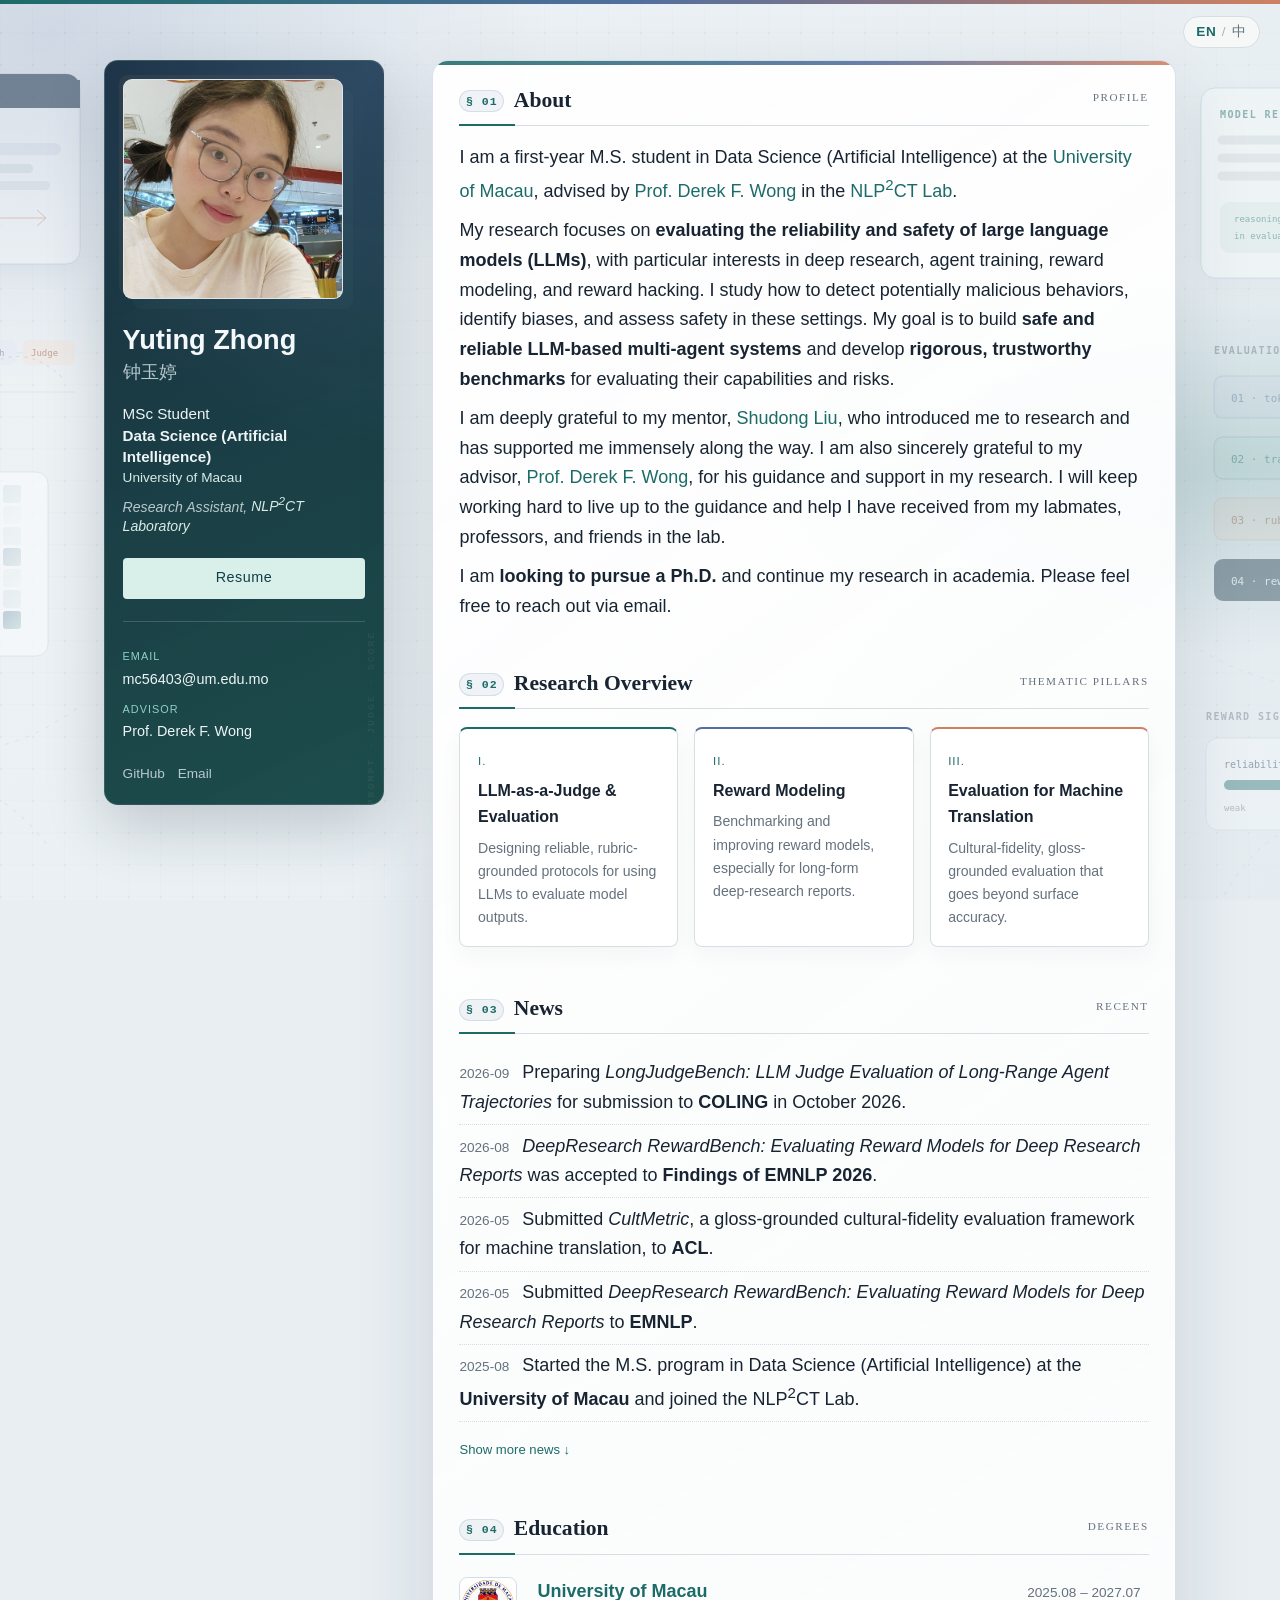
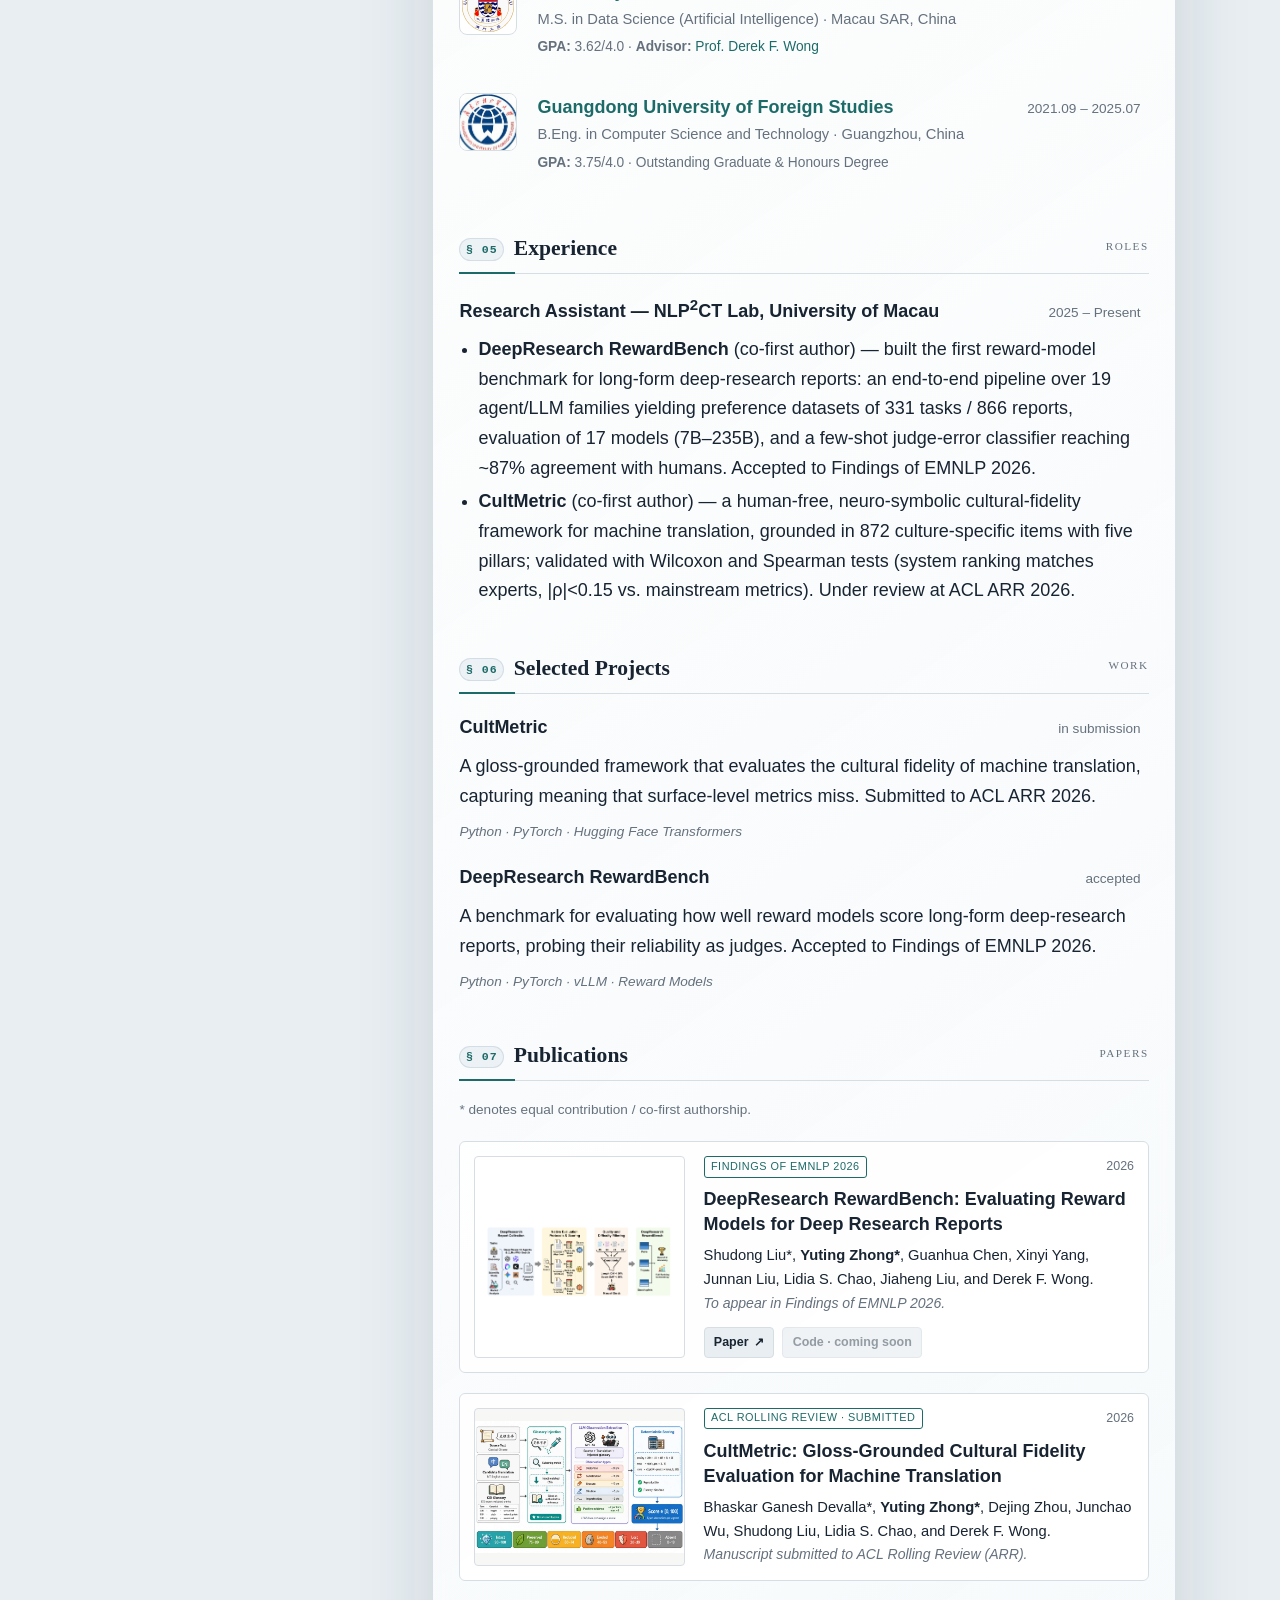
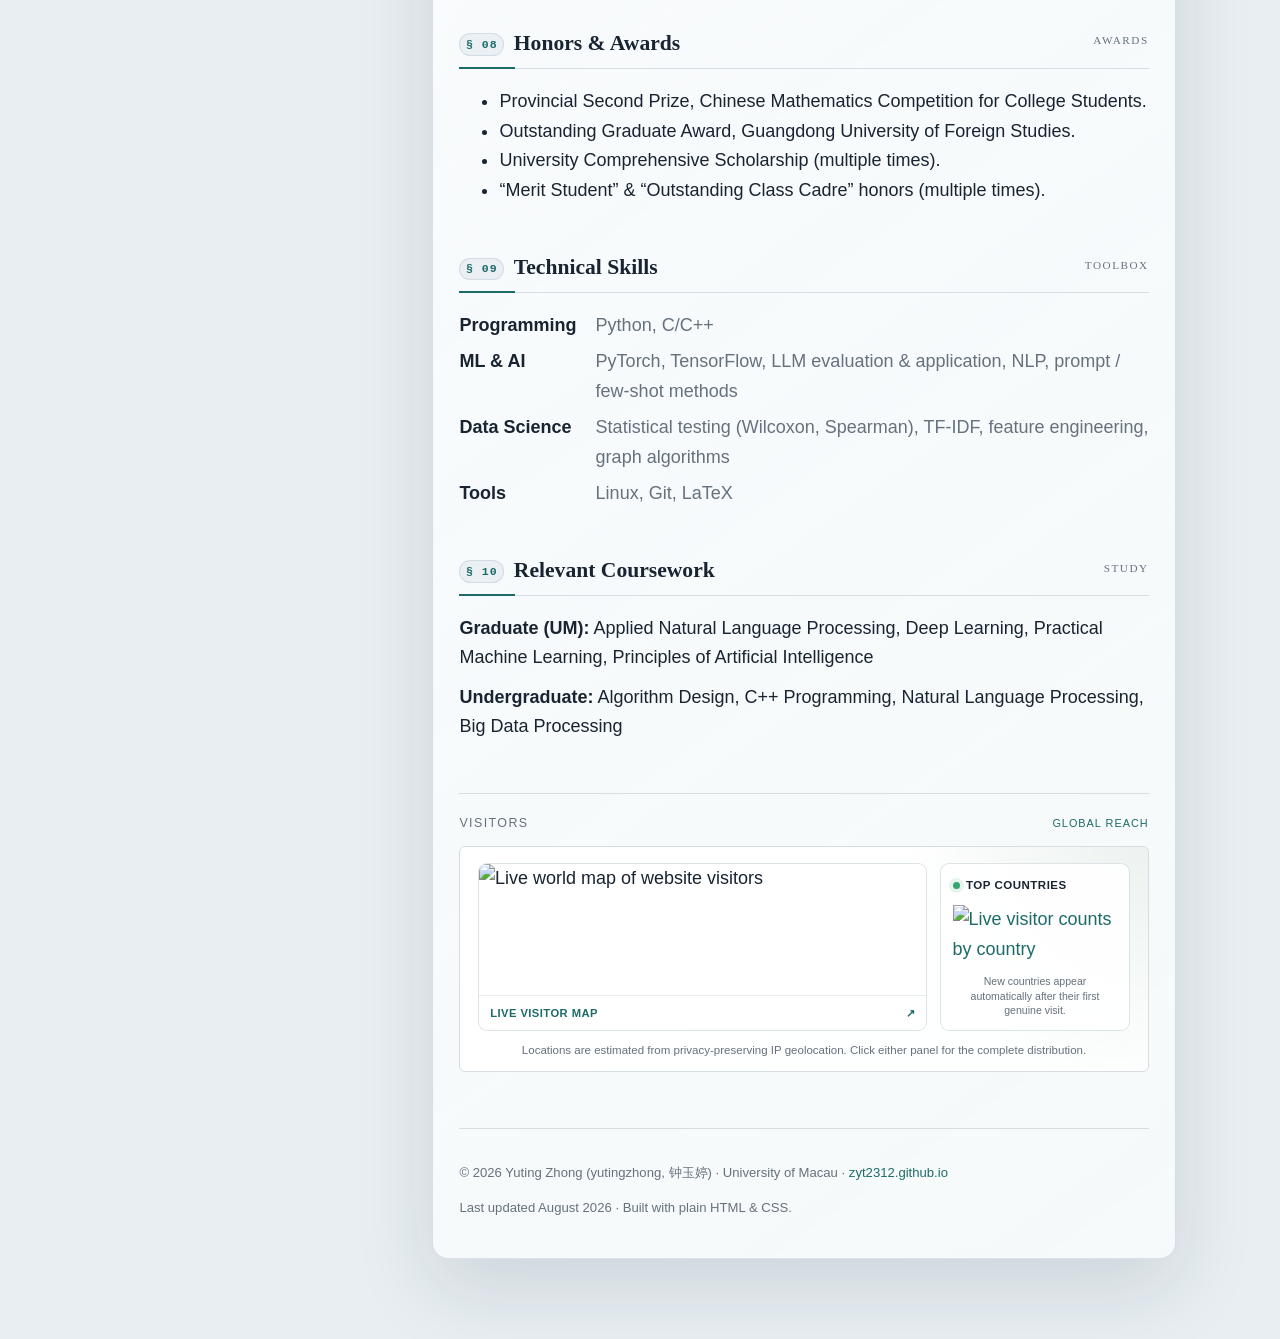
==== commit 7057073d: "Update LongJudgeBench news with planned October COLING submission" ====
--- a/index.html
+++ b/index.html
@@ -180,8 +180,8 @@
         <ul class="news">
           <li>
             <span class="date">2026-09</span>
-            <span class="en">Currently working on <em>LongJudgeBench: LLM Judge Evaluation of Long-Range Agent Trajectories</em>.</span>
-            <span class="zh">正在开展 <em>LongJudgeBench: LLM Judge Evaluation of Long-Range Agent Trajectories</em> 研究，聚焦 LLM 评判器对长程智能体轨迹的评估。</span>
+            <span class="en">Preparing <em>LongJudgeBench: LLM Judge Evaluation of Long-Range Agent Trajectories</em> for submission to <strong>COLING</strong> in October 2026.</span>
+            <span class="zh">正在准备 <em>LongJudgeBench: LLM Judge Evaluation of Long-Range Agent Trajectories</em>，计划于 2026 年 10 月投稿至 <strong>COLING</strong>。</span>
           </li>
           <li>
             <span class="date">2026-08</span>
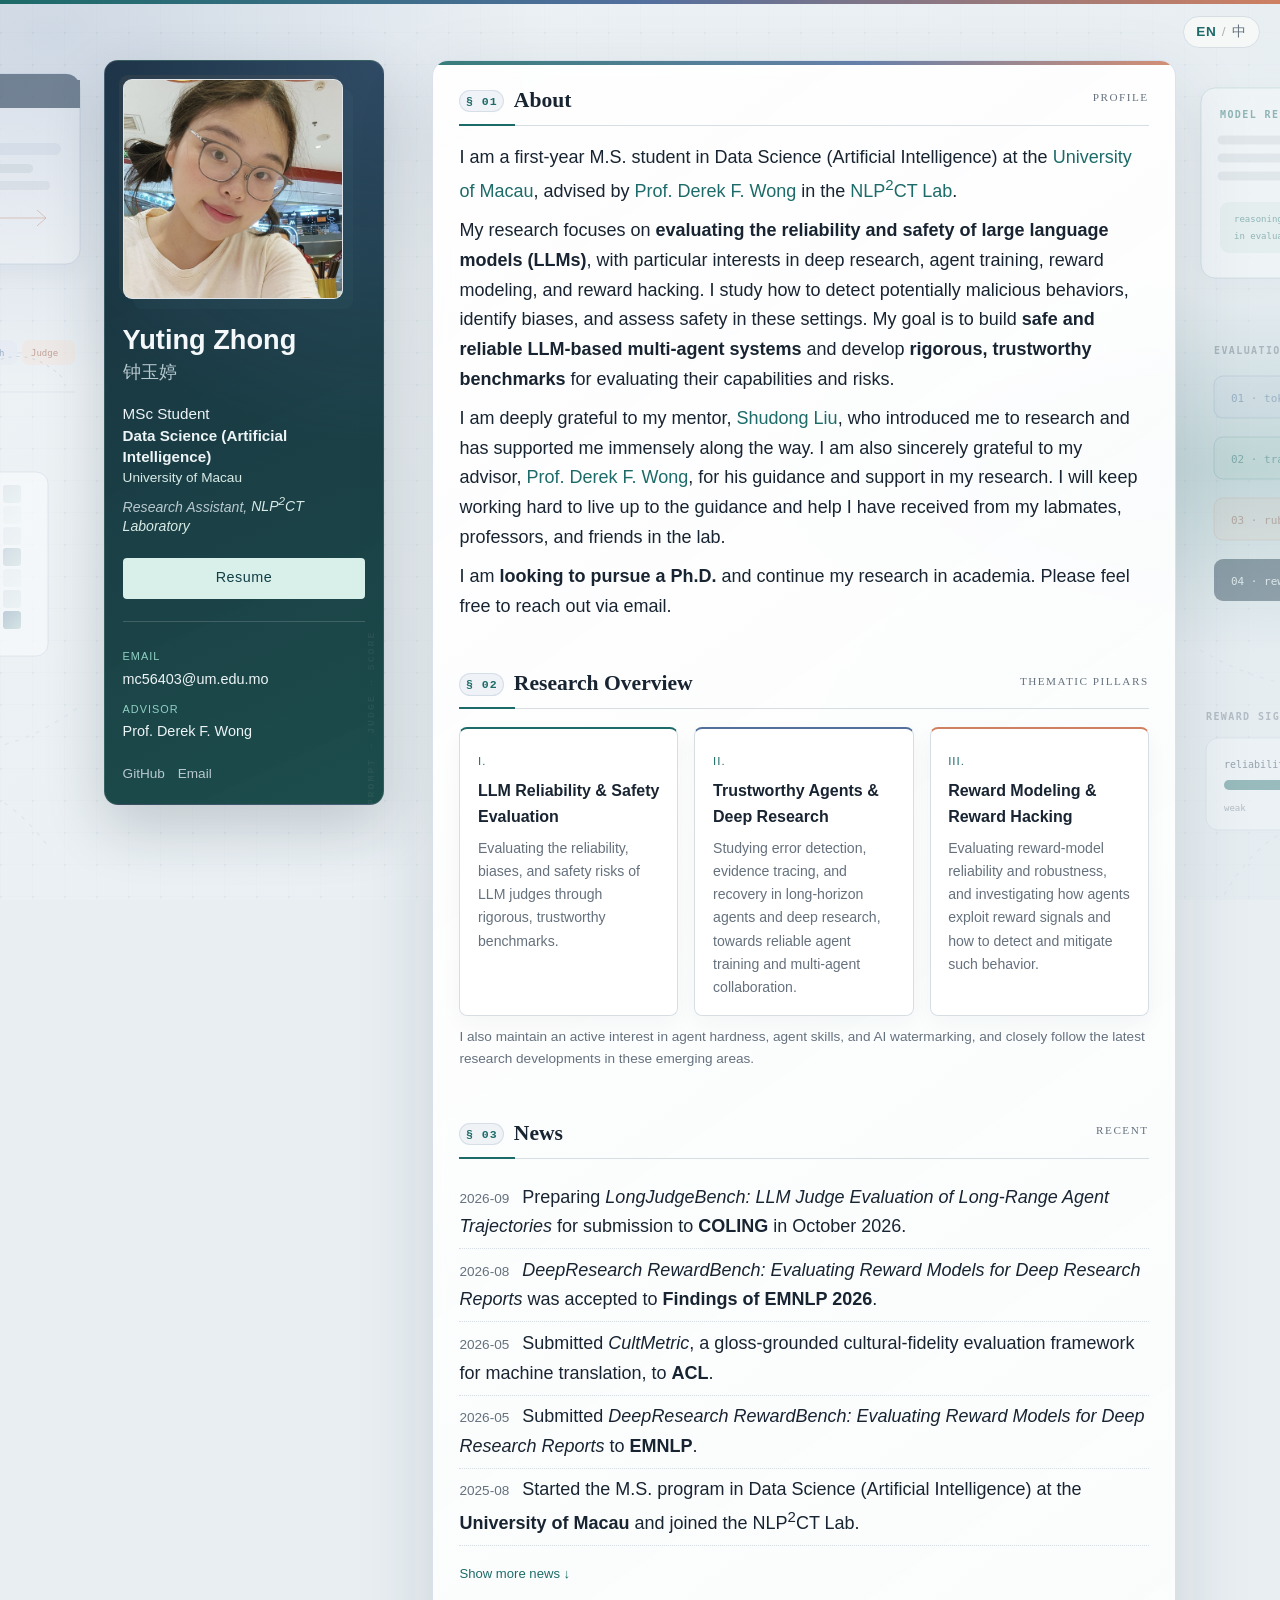
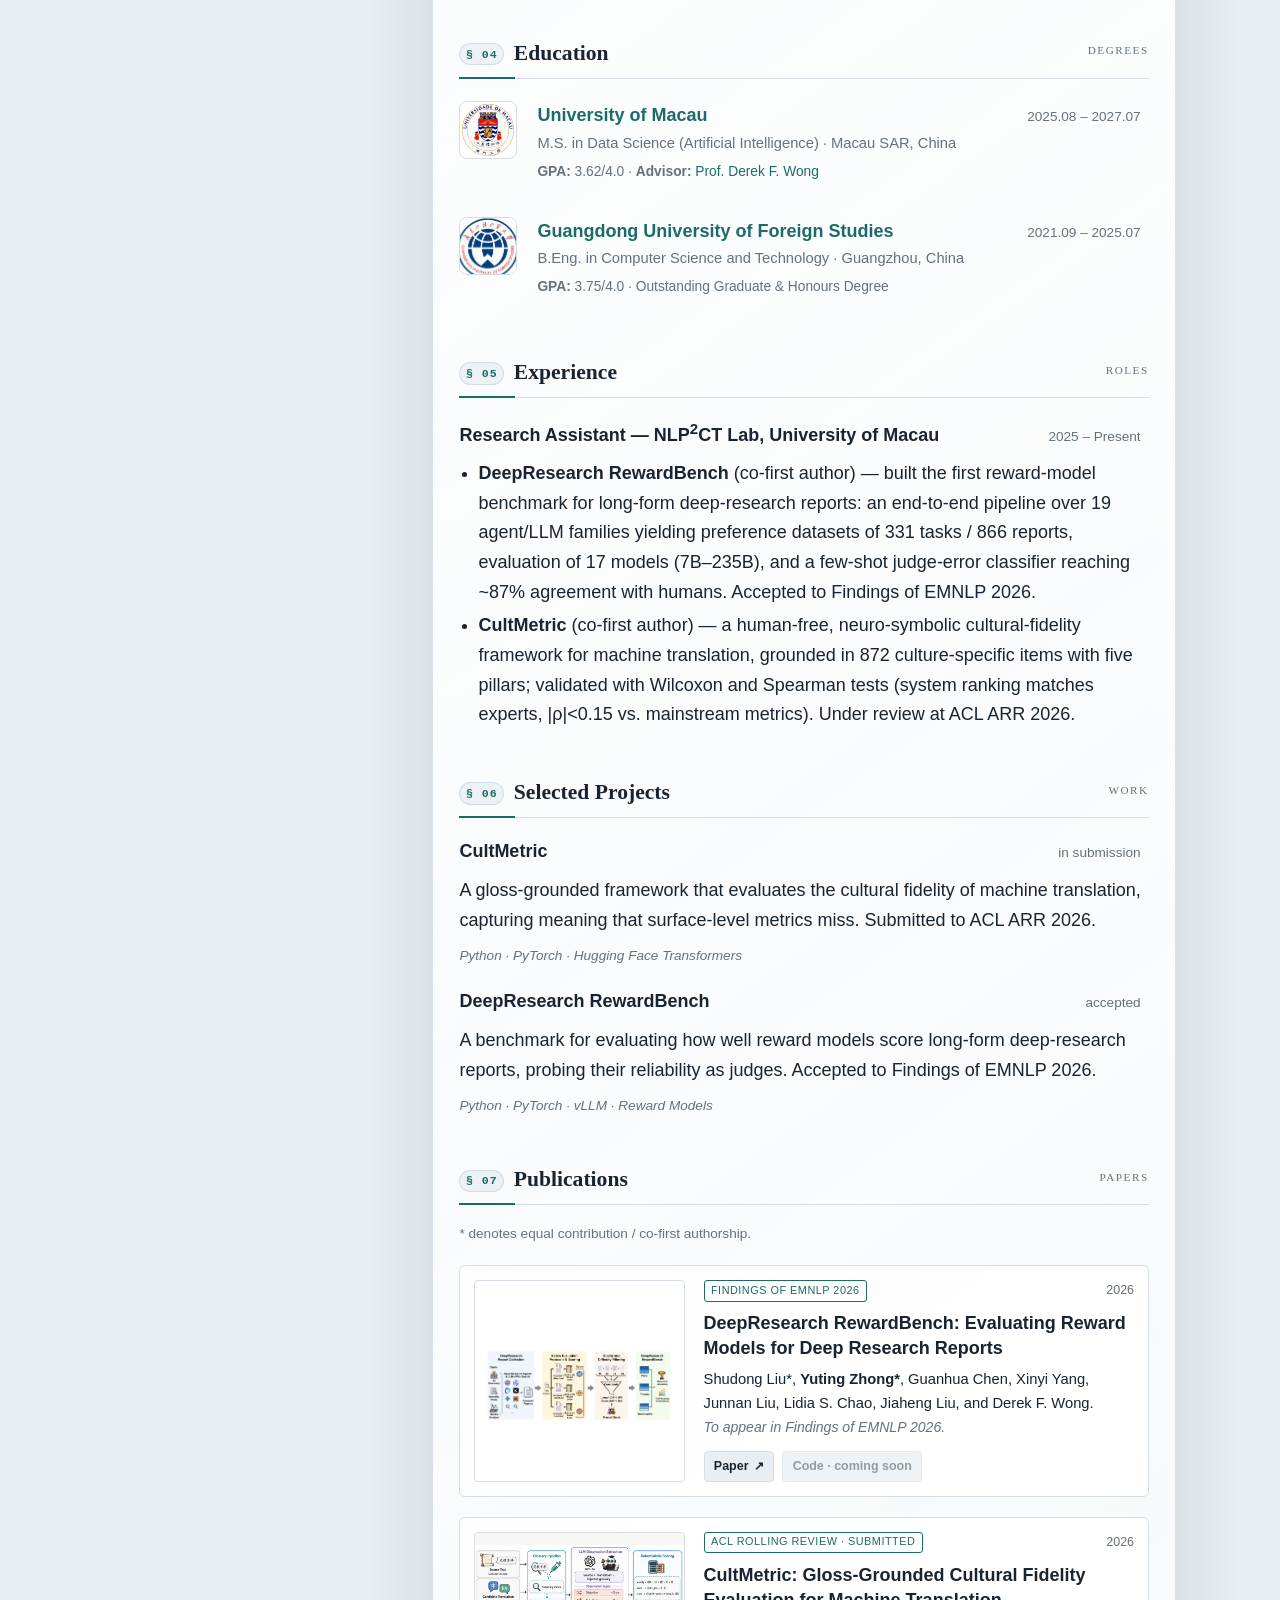
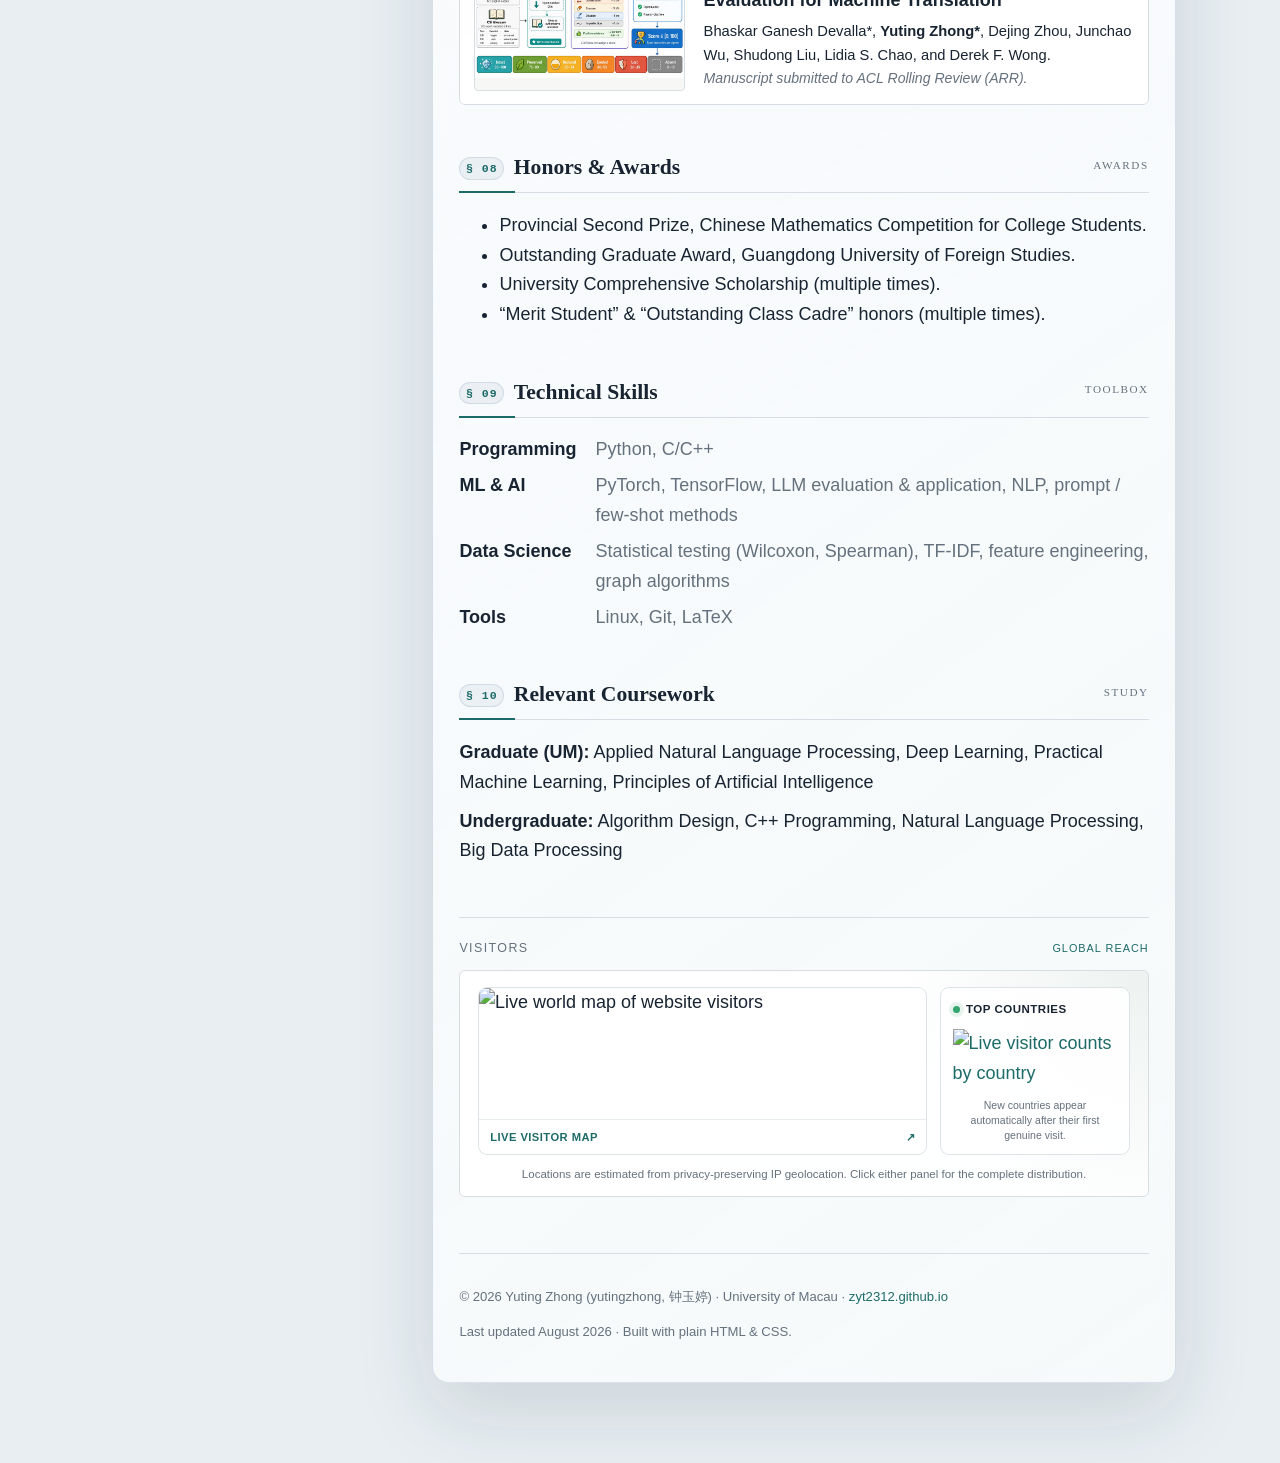
==== commit a5fbfc6a: "Align homepage research directions with reliability agents and rewards" ====
--- a/index.html
+++ b/index.html
@@ -155,23 +155,25 @@
         <div class="cards">
           <div class="card">
             <span class="card-no">I.</span>
-            <h3><span class="en">LLM-as-a-Judge &amp; Evaluation</span><span class="zh">LLM-as-a-Judge 与评测</span></h3>
-            <p class="en">Designing reliable, rubric-grounded protocols for using LLMs to evaluate model outputs.</p>
-            <p class="zh">设计可靠、基于评分细则的协议,用大模型评估模型输出。</p>
+            <h3><span class="en">LLM Reliability &amp; Safety Evaluation</span><span class="zh">大模型可靠性与安全评测</span></h3>
+            <p class="en">Evaluating the reliability, biases, and safety risks of LLM judges through rigorous, trustworthy benchmarks.</p>
+            <p class="zh">研究 LLM 判官的评测可靠性、偏见与潜在安全风险，构建严谨、可信的评测基准。</p>
           </div>
           <div class="card">
             <span class="card-no">II.</span>
-            <h3><span class="en">Reward Modeling</span><span class="zh">奖励模型</span></h3>
-            <p class="en">Benchmarking and improving reward models, especially for long-form deep-research reports.</p>
-            <p class="zh">评测并改进奖励模型,尤其针对长文本深度研究报告。</p>
+            <h3><span class="en">Trustworthy Agents &amp; Deep Research</span><span class="zh">可信智能体与深度研究</span></h3>
+            <p class="en">Studying error detection, evidence tracing, and recovery in long-horizon agents and deep research, towards reliable agent training and multi-agent collaboration.</p>
+            <p class="zh">关注长程智能体与深度研究系统的错误检测、证据回溯和自主纠错，探索可靠的智能体训练与多智能体协作。</p>
           </div>
           <div class="card">
             <span class="card-no">III.</span>
-            <h3><span class="en">Evaluation for Machine Translation</span><span class="zh">机器翻译评测</span></h3>
-            <p class="en">Cultural-fidelity, gloss-grounded evaluation that goes beyond surface accuracy.</p>
-            <p class="zh">超越字面准确度的文化忠实度与注释对齐评估。</p>
-          </div>
-        </div>
+            <h3><span class="en">Reward Modeling &amp; Reward Hacking</span><span class="zh">奖励模型与奖励投机</span></h3>
+            <p class="en">Evaluating reward-model reliability and robustness, and investigating how agents exploit reward signals and how to detect and mitigate such behavior.</p>
+            <p class="zh">评测奖励模型的判断能力与鲁棒性，研究智能体如何利用奖励机制的漏洞，以及如何识别和缓解这些行为。</p>
+          </div>
+        </div>
+        <p class="muted en">I also maintain an active interest in agent hardness, agent skills, and AI watermarking, and closely follow the latest research developments in these emerging areas.</p>
+        <p class="muted zh">同时对 agent hardness、智能体技能（agent skills）与 AI 水印等前沿方向保持积极兴趣，并持续跟踪相关领域的最新研究进展。</p>
       </section>
 
       <!-- 03 NEWS -->
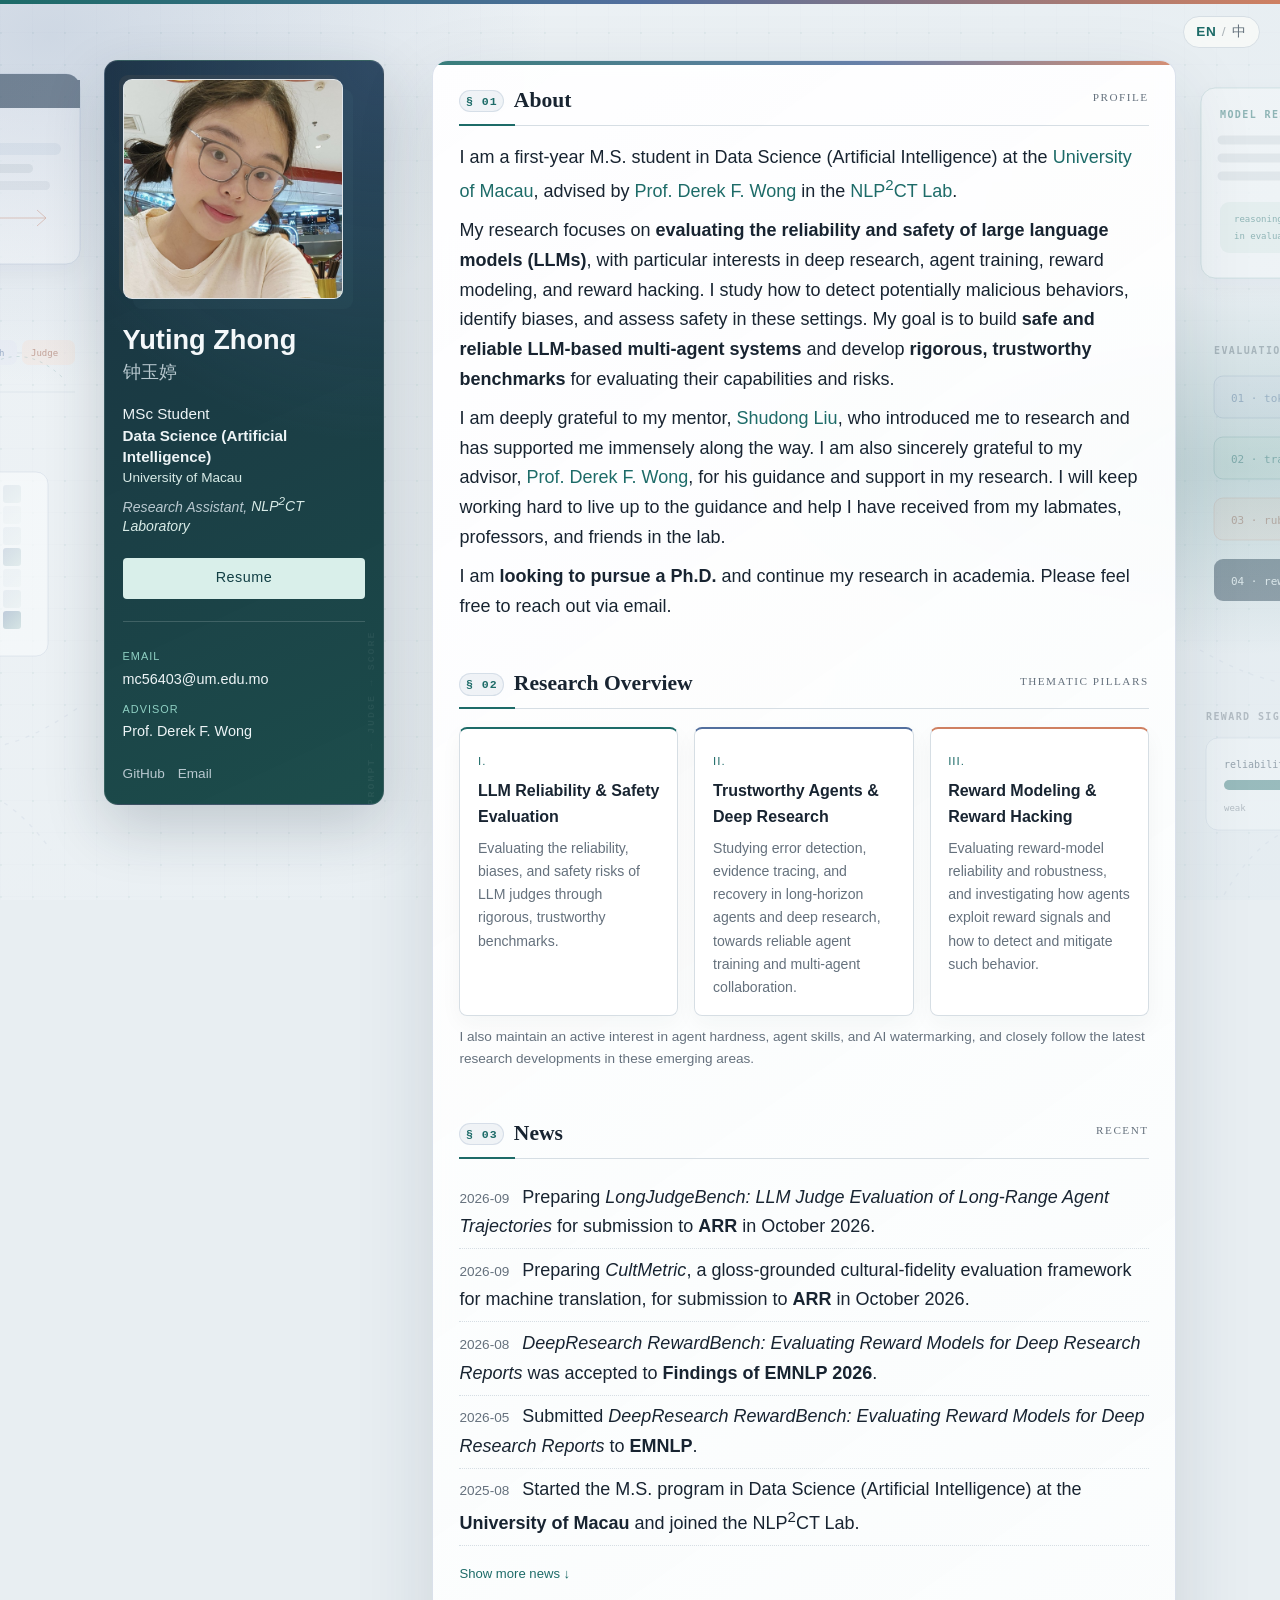
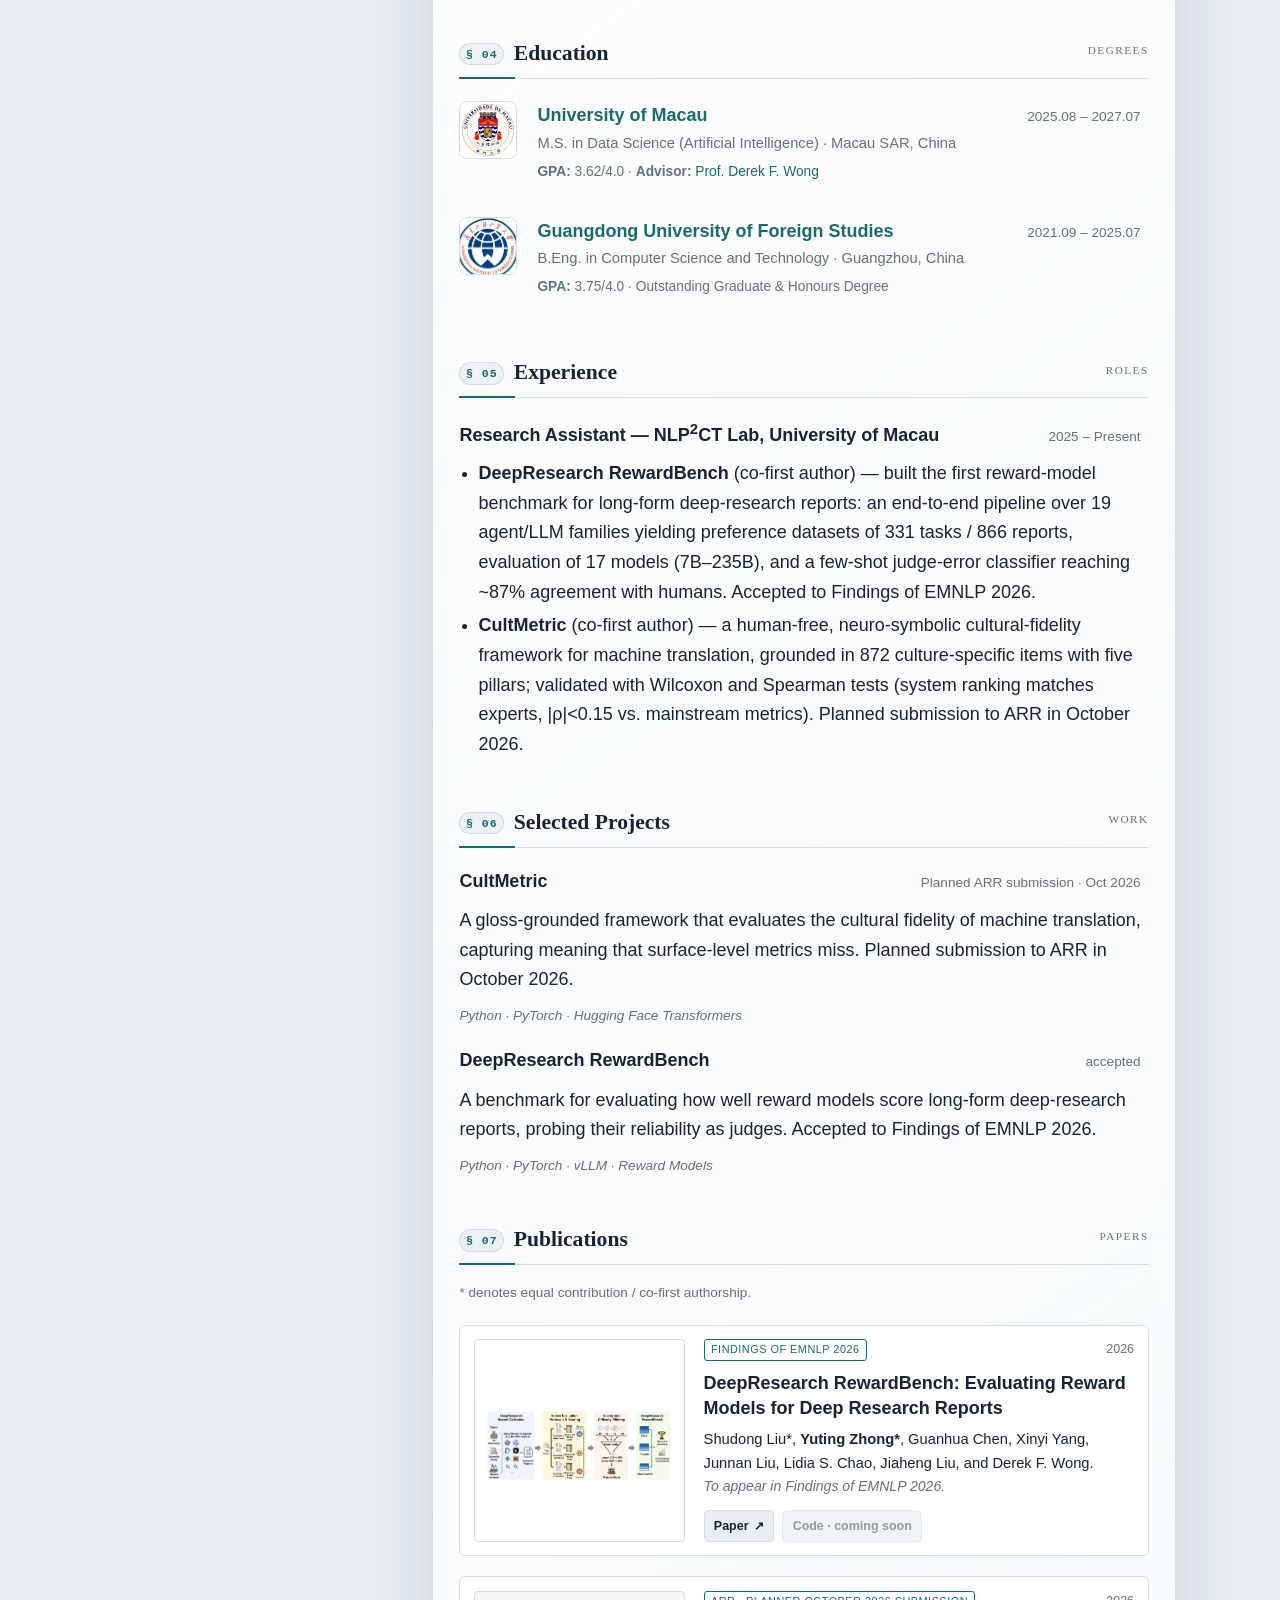
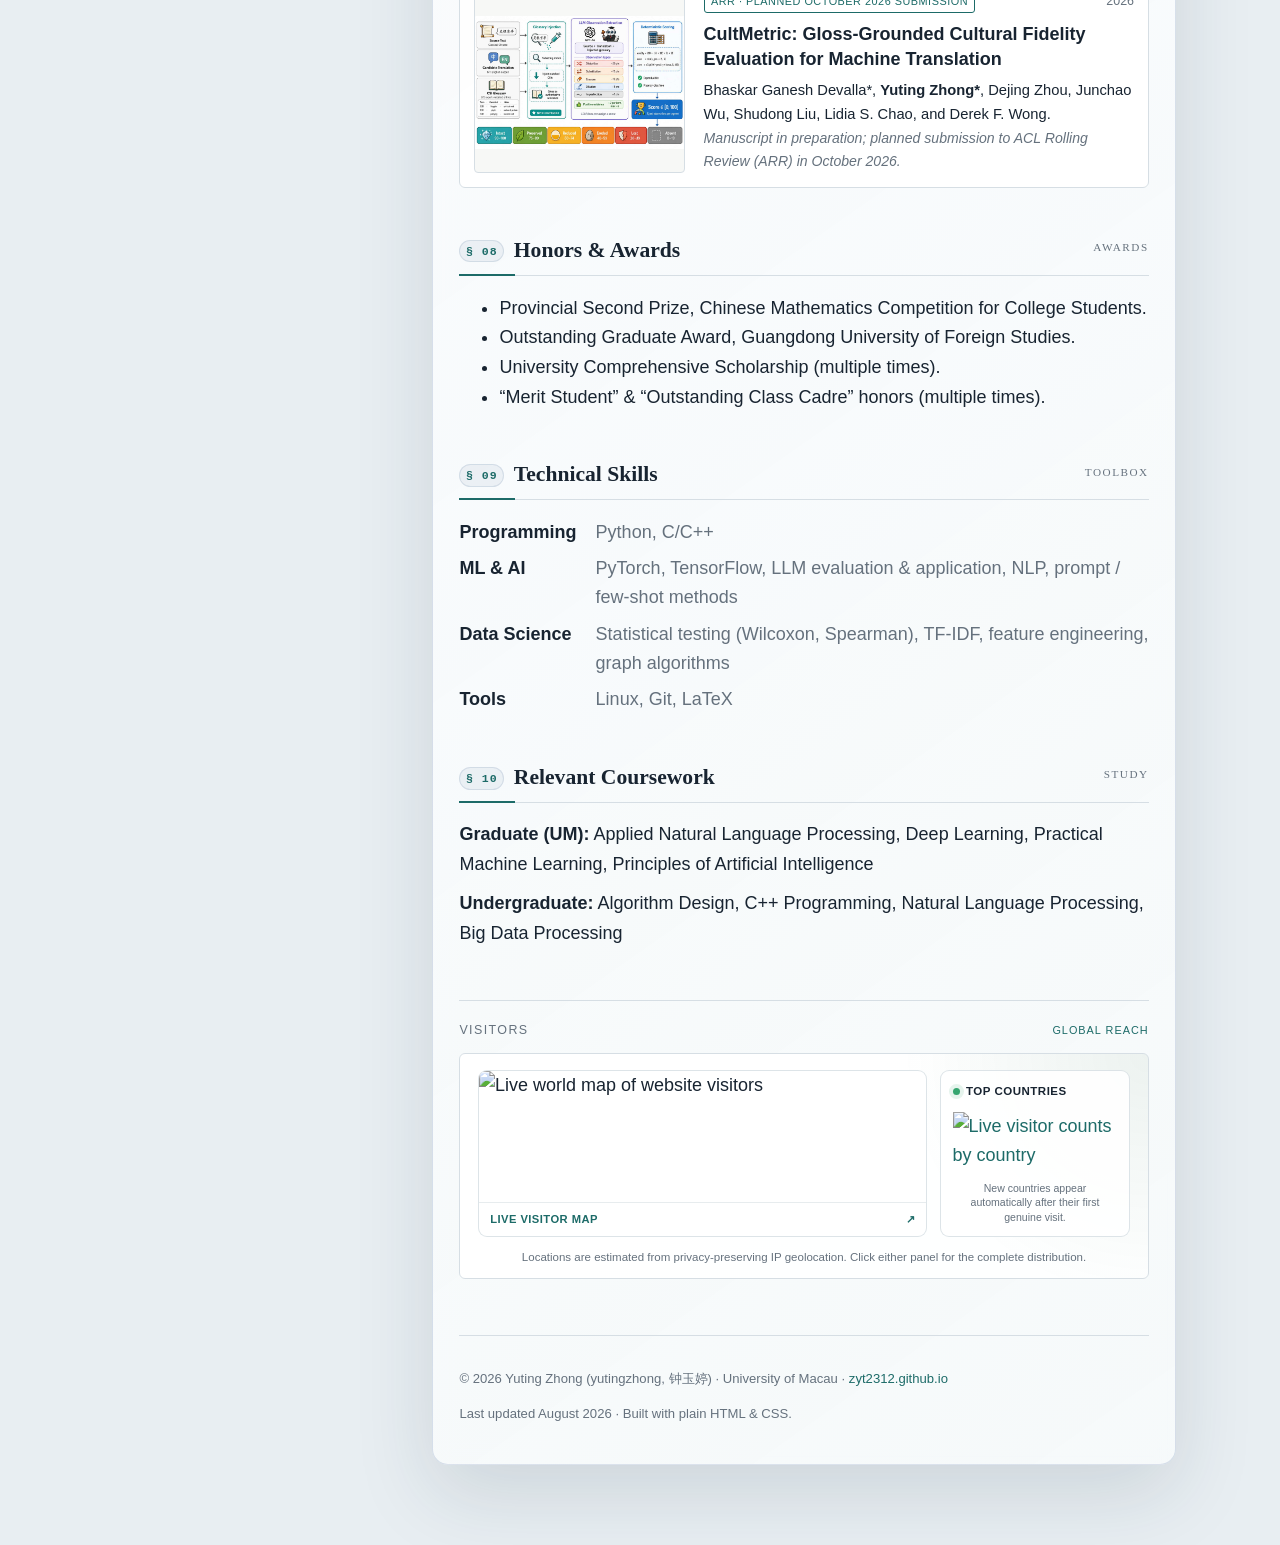
==== commit f213fa1a: "Update LongJudgeBench and CultMetric to October 2026 ARR submissions" ====
--- a/index.html
+++ b/index.html
@@ -182,18 +182,18 @@
         <ul class="news">
           <li>
             <span class="date">2026-09</span>
-            <span class="en">Preparing <em>LongJudgeBench: LLM Judge Evaluation of Long-Range Agent Trajectories</em> for submission to <strong>COLING</strong> in October 2026.</span>
-            <span class="zh">正在准备 <em>LongJudgeBench: LLM Judge Evaluation of Long-Range Agent Trajectories</em>，计划于 2026 年 10 月投稿至 <strong>COLING</strong>。</span>
+            <span class="en">Preparing <em>LongJudgeBench: LLM Judge Evaluation of Long-Range Agent Trajectories</em> for submission to <strong>ARR</strong> in October 2026.</span>
+            <span class="zh">正在准备 <em>LongJudgeBench: LLM Judge Evaluation of Long-Range Agent Trajectories</em>，计划于 2026 年 10 月投稿至 <strong>ARR</strong>。</span>
+          </li>
+          <li>
+            <span class="date">2026-09</span>
+            <span class="en">Preparing <em>CultMetric</em>, a gloss-grounded cultural-fidelity evaluation framework for machine translation, for submission to <strong>ARR</strong> in October 2026.</span>
+            <span class="zh">正在准备 <em>CultMetric</em> —— 面向机器翻译的、基于注释的文化忠实度评测框架，计划于 2026 年 10 月投稿至 <strong>ARR</strong>。</span>
           </li>
           <li>
             <span class="date">2026-08</span>
             <span class="en"><em>DeepResearch RewardBench: Evaluating Reward Models for Deep Research Reports</em> was accepted to <strong>Findings of EMNLP 2026</strong>.</span>
             <span class="zh"><em>DeepResearch RewardBench: Evaluating Reward Models for Deep Research Reports</em> 被 <strong>EMNLP 2026 Findings</strong> 接收。</span>
-          </li>
-          <li>
-            <span class="date">2026-05</span>
-            <span class="en">Submitted <em>CultMetric</em>, a gloss-grounded cultural-fidelity evaluation framework for machine translation, to <strong>ACL</strong>.</span>
-            <span class="zh">向 <strong>ACL</strong> 投稿 <em>CultMetric</em> —— 面向机器翻译的、基于注释的文化忠实度评测框架。</span>
           </li>
           <li>
             <span class="date">2026-05</span>
@@ -267,11 +267,11 @@
           </div>
           <ul class="en">
             <li><strong>DeepResearch RewardBench</strong> (co-first author) — built the first reward-model benchmark for long-form deep-research reports: an end-to-end pipeline over 19 agent/LLM families yielding preference datasets of 331 tasks / 866 reports, evaluation of 17 models (7B–235B), and a few-shot judge-error classifier reaching ~87% agreement with humans. Accepted to Findings of EMNLP 2026.</li>
-            <li><strong>CultMetric</strong> (co-first author) — a human-free, neuro-symbolic cultural-fidelity framework for machine translation, grounded in 872 culture-specific items with five pillars; validated with Wilcoxon and Spearman tests (system ranking matches experts, |ρ|&lt;0.15 vs. mainstream metrics). Under review at ACL ARR 2026.</li>
+            <li><strong>CultMetric</strong> (co-first author) — a human-free, neuro-symbolic cultural-fidelity framework for machine translation, grounded in 872 culture-specific items with five pillars; validated with Wilcoxon and Spearman tests (system ranking matches experts, |ρ|&lt;0.15 vs. mainstream metrics). Planned submission to ARR in October 2026.</li>
           </ul>
           <ul class="zh">
             <li><strong>DeepResearch RewardBench</strong>(共同第一作者)—— 构建首个面向长篇深度研究报告的奖励模型评测基准:聚合 19 个智能体/大模型家族的端到端数据流水线,产出 331 任务 / 866 份报告的偏好数据集,系统评测 17 个模型(7B–235B),并提炼出与人工一致率约 87% 的 few-shot 错误分类器。已被 EMNLP 2026 Findings 接收。</li>
-            <li><strong>CultMetric</strong>(共同第一作者)—— 面向机器翻译的无人工、神经符号文化忠实度框架,以 872 条文化专有项为底座、设计五支柱指标;经 Wilcoxon 与 Spearman 检验验证(系统级排序与专家一致,与主流指标 |ρ|&lt;0.15)。投稿 ACL ARR 2026,审稿中。</li>
+            <li><strong>CultMetric</strong>(共同第一作者)—— 面向机器翻译的无人工、神经符号文化忠实度框架,以 872 条文化专有项为底座、设计五支柱指标;经 Wilcoxon 与 Spearman 检验验证(系统级排序与专家一致,与主流指标 |ρ|&lt;0.15)。计划于 2026 年 10 月投稿 ARR。</li>
           </ul>
         </div>
       </section>
@@ -282,10 +282,10 @@
         <div class="entry">
           <div class="entry-head">
             <strong>CultMetric</strong>
-            <span class="date"><span class="en">in submission</span><span class="zh">投稿中</span></span>
-          </div>
-          <p class="en">A gloss-grounded framework that evaluates the cultural fidelity of machine translation, capturing meaning that surface-level metrics miss. Submitted to ACL ARR 2026.</p>
-          <p class="zh">一个基于注释(gloss)的框架,用于评估机器翻译的文化忠实度,捕捉字面指标无法体现的语义。投稿 ACL ARR 2026。</p>
+            <span class="date"><span class="en">Planned ARR submission · Oct 2026</span><span class="zh">计划投稿 ARR · 2026 年 10 月</span></span>
+          </div>
+          <p class="en">A gloss-grounded framework that evaluates the cultural fidelity of machine translation, capturing meaning that surface-level metrics miss. Planned submission to ARR in October 2026.</p>
+          <p class="zh">一个基于注释(gloss)的框架,用于评估机器翻译的文化忠实度,捕捉字面指标无法体现的语义。计划于 2026 年 10 月投稿 ARR。</p>
           <p class="stack">Python · PyTorch · Hugging&nbsp;Face Transformers</p>
         </div>
         <div class="entry">
@@ -332,12 +332,12 @@
             </a>
             <div class="pub-body">
               <div class="pub-meta">
-                <span class="venue-tag"><span class="en">ACL Rolling Review · Submitted</span><span class="zh">ACL Rolling Review · 投稿中</span></span>
+                <span class="venue-tag"><span class="en">ARR · Planned October 2026 submission</span><span class="zh">ARR · 计划 2026 年 10 月投稿</span></span>
                 <span class="pub-year">2026</span>
               </div>
               <span class="title">CultMetric: Gloss-Grounded Cultural Fidelity Evaluation for Machine Translation</span>
               <span class="authors">Bhaskar Ganesh Devalla*, <strong>Yuting Zhong*</strong>, Dejing Zhou, Junchao Wu, Shudong Liu, Lidia S. Chao, and Derek F. Wong.</span>
-              <span class="venue"><span class="en">Manuscript submitted to ACL Rolling Review (ARR).</span><span class="zh">论文已投稿至 ACL Rolling Review (ARR)。</span></span>
+              <span class="venue"><span class="en">Manuscript in preparation; planned submission to ACL Rolling Review (ARR) in October 2026.</span><span class="zh">论文准备中；计划于 2026 年 10 月投稿至 ACL Rolling Review (ARR)。</span></span>
             </div>
           </li>
         </ol>
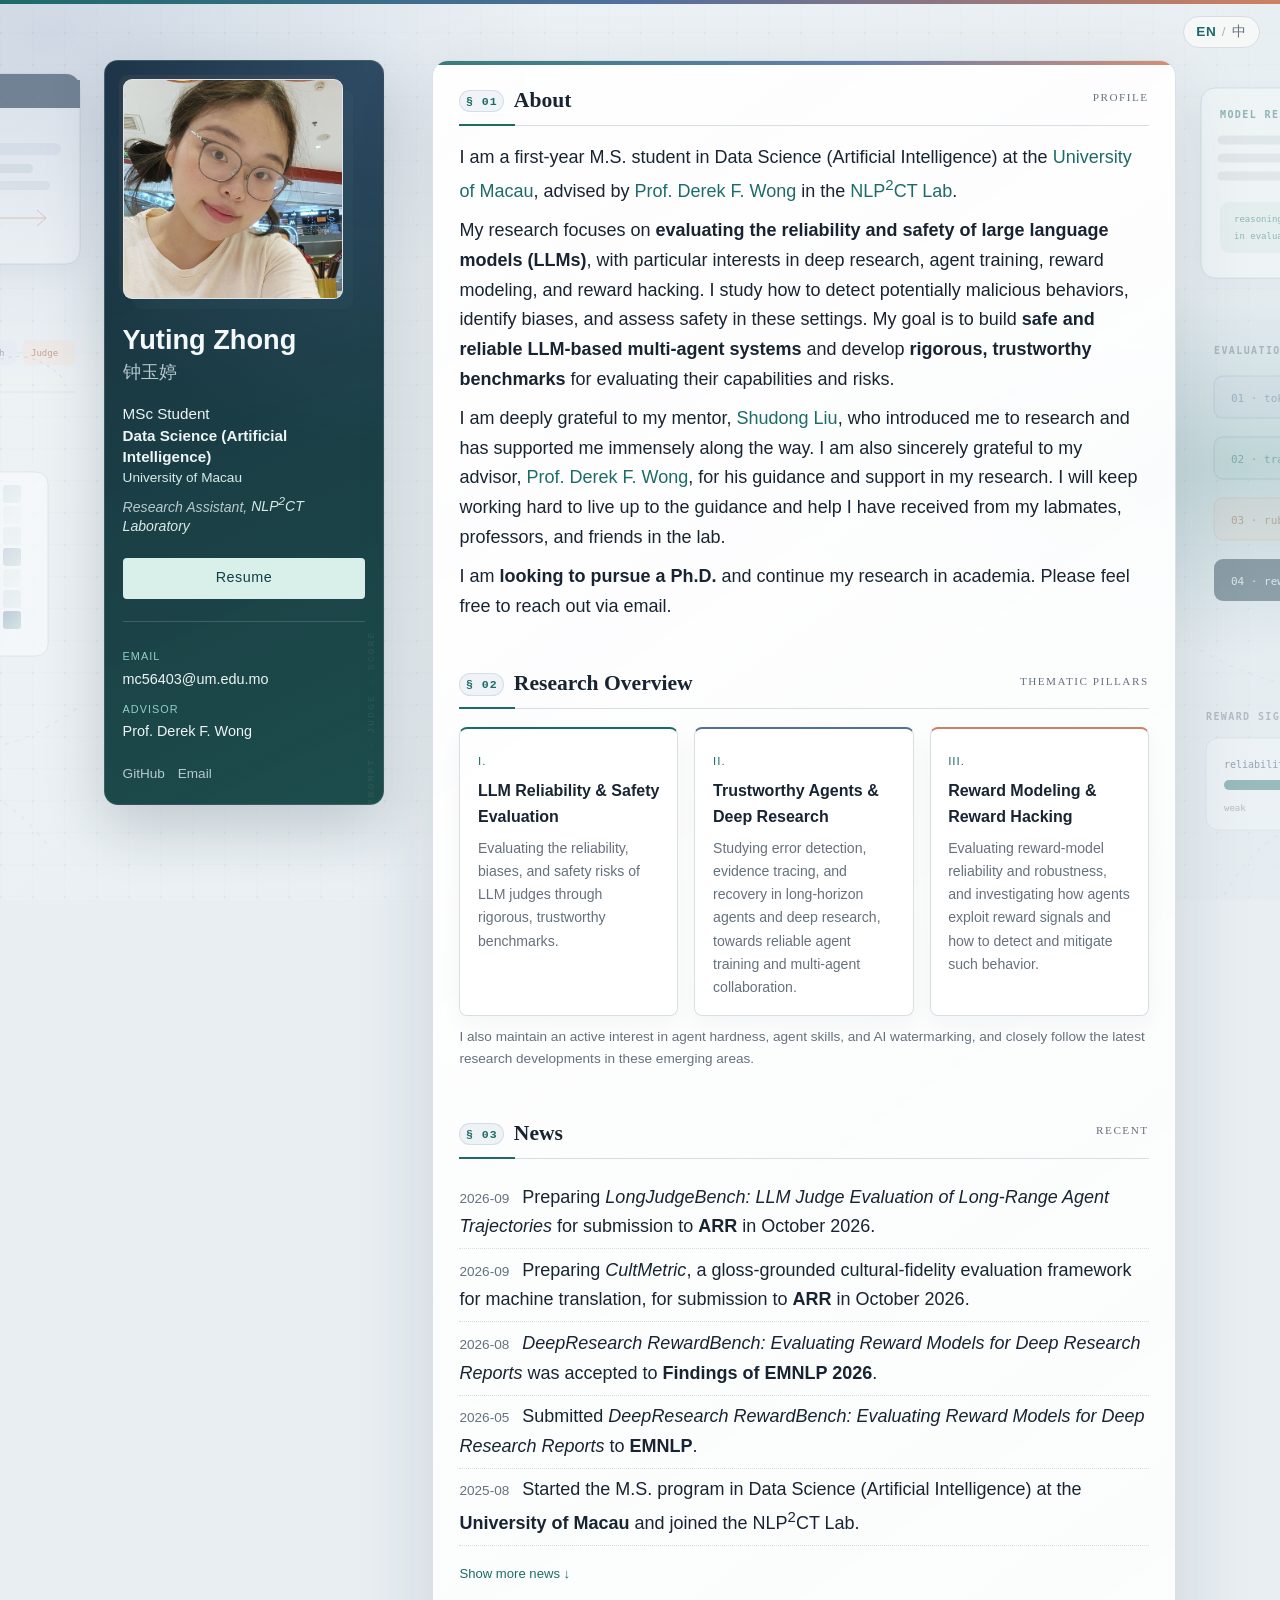
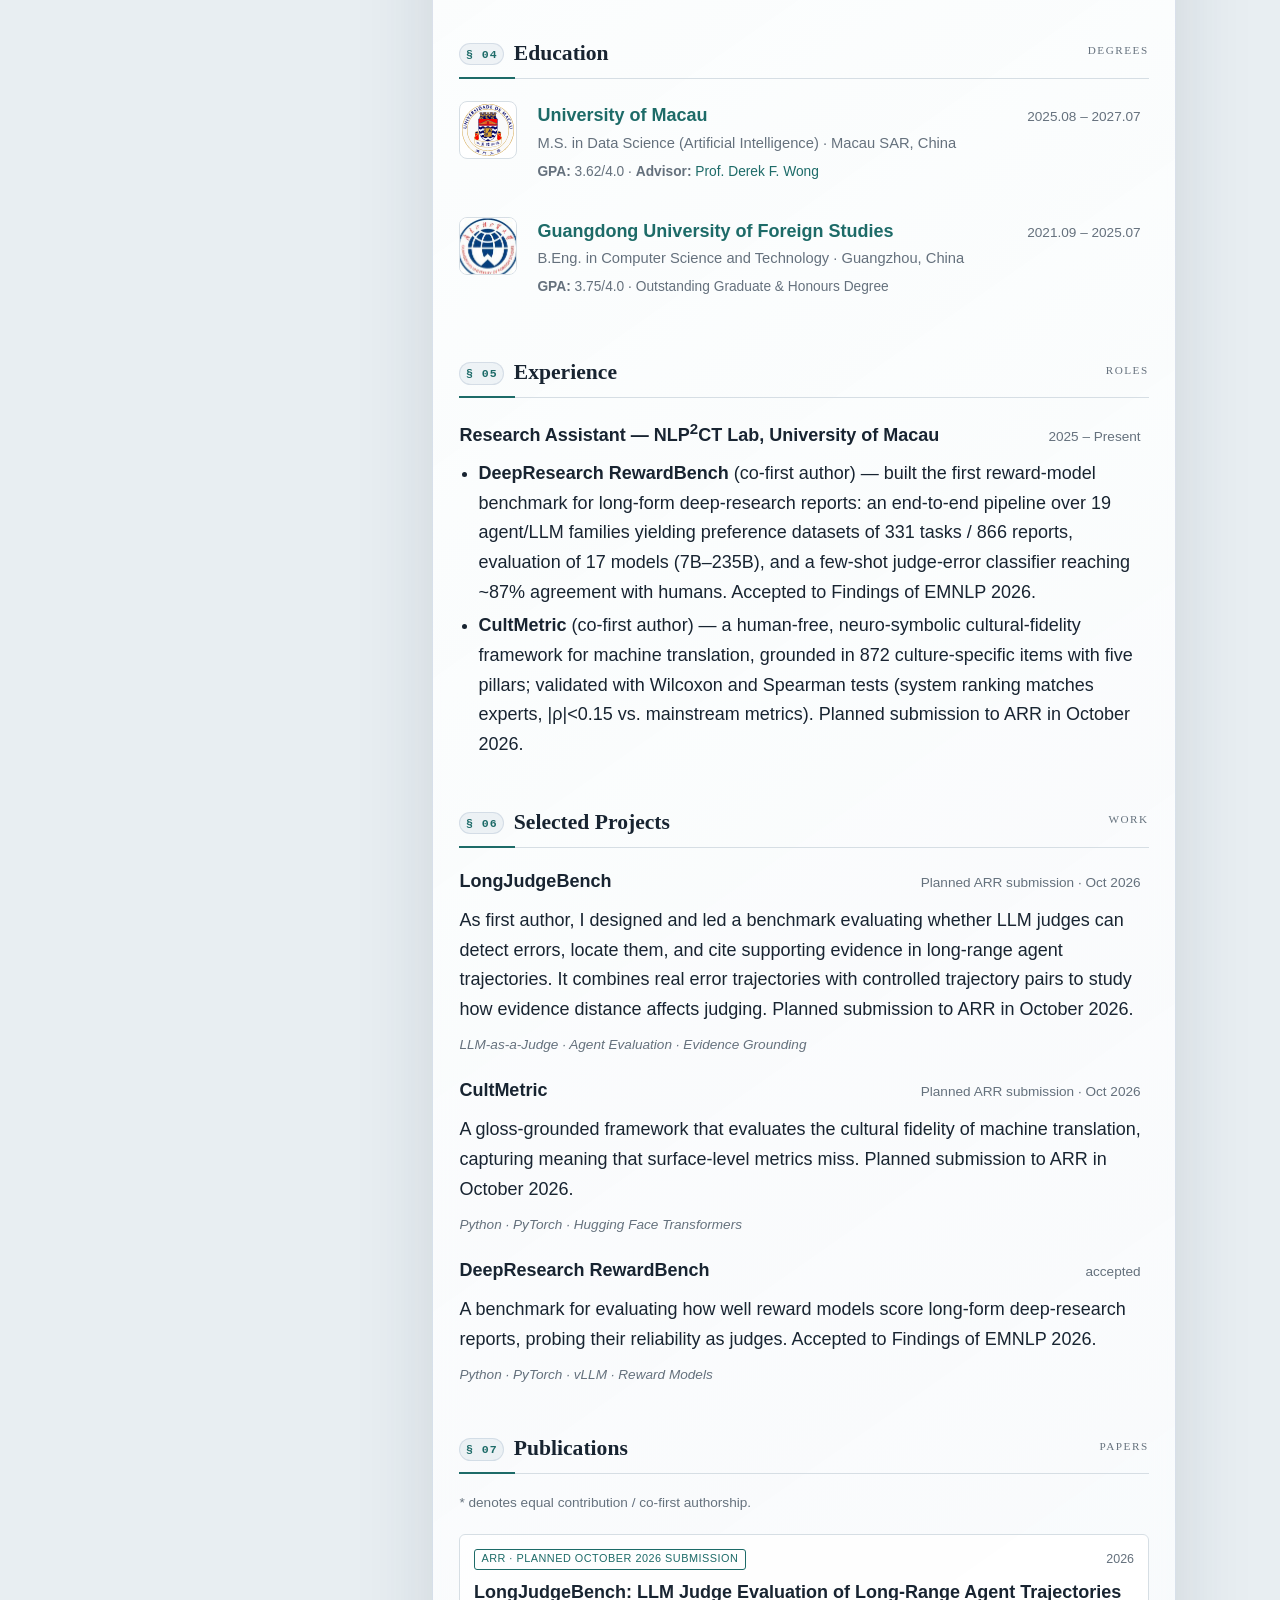
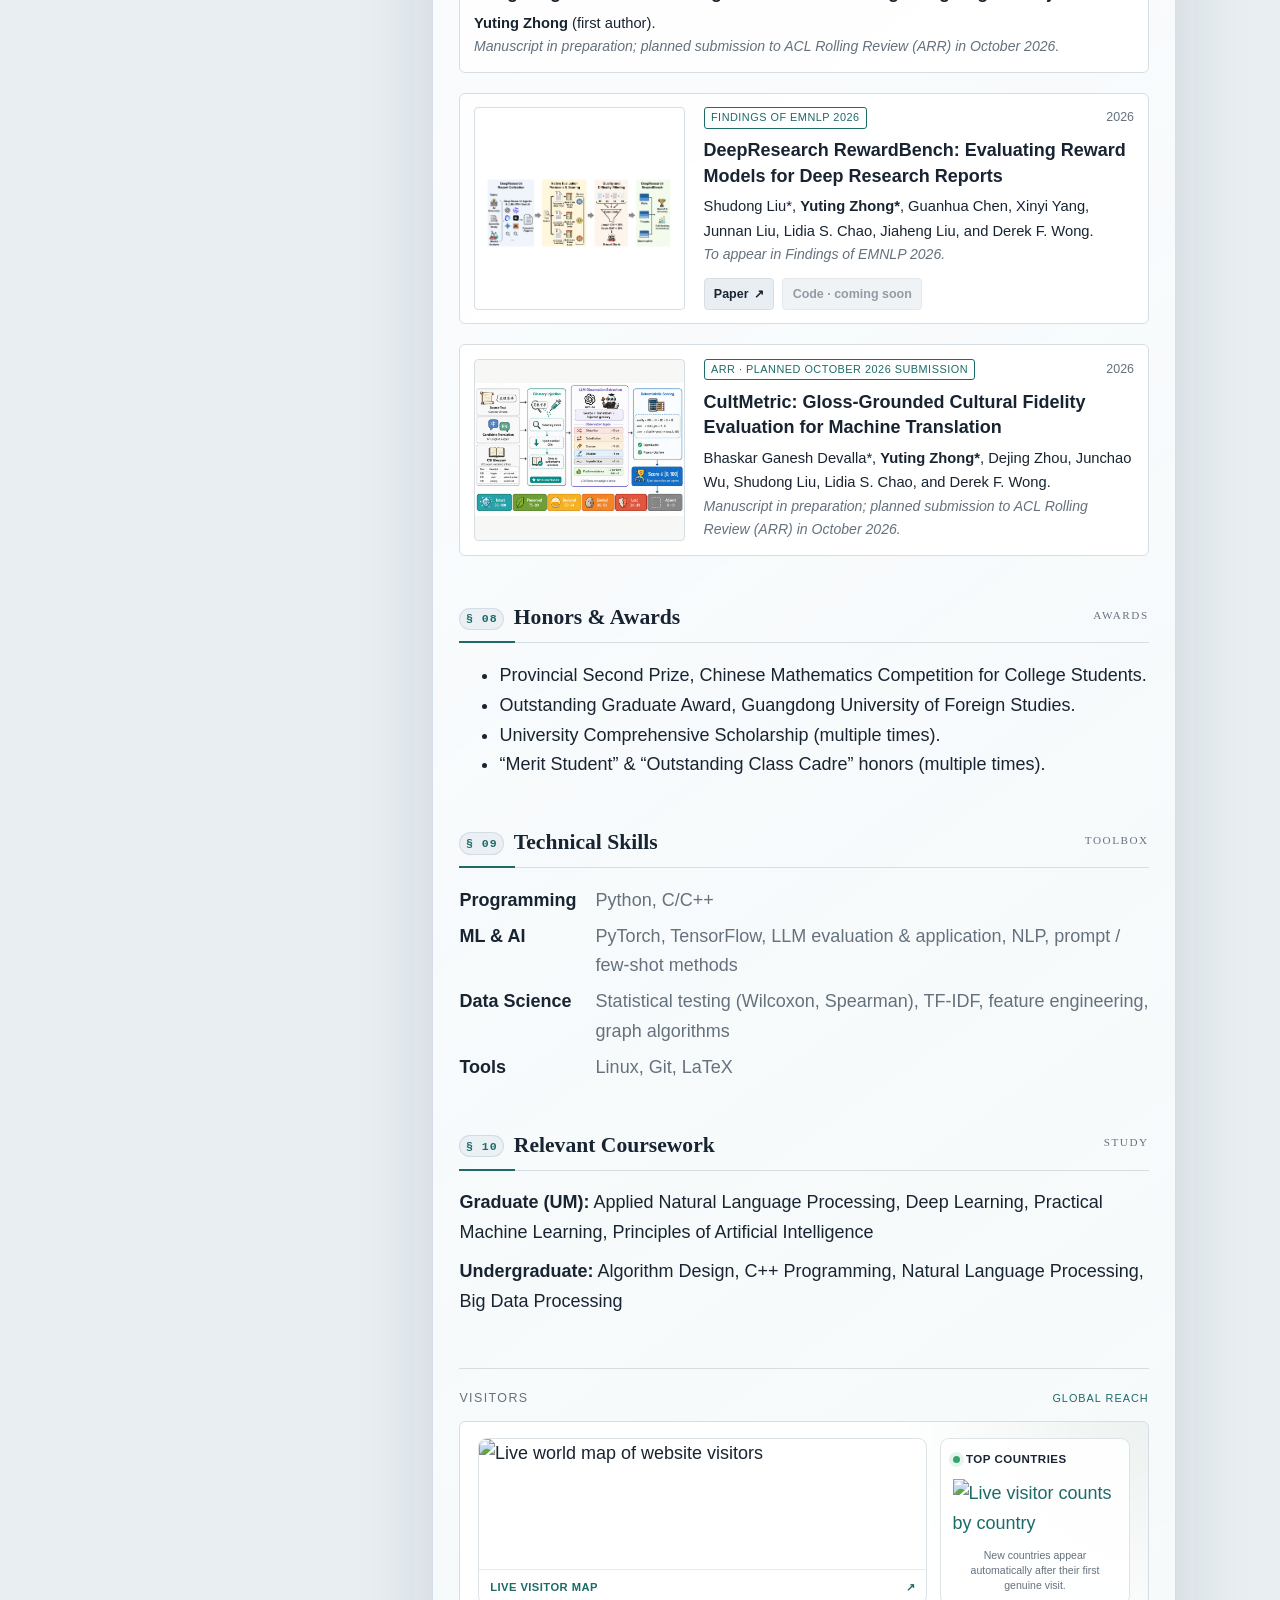
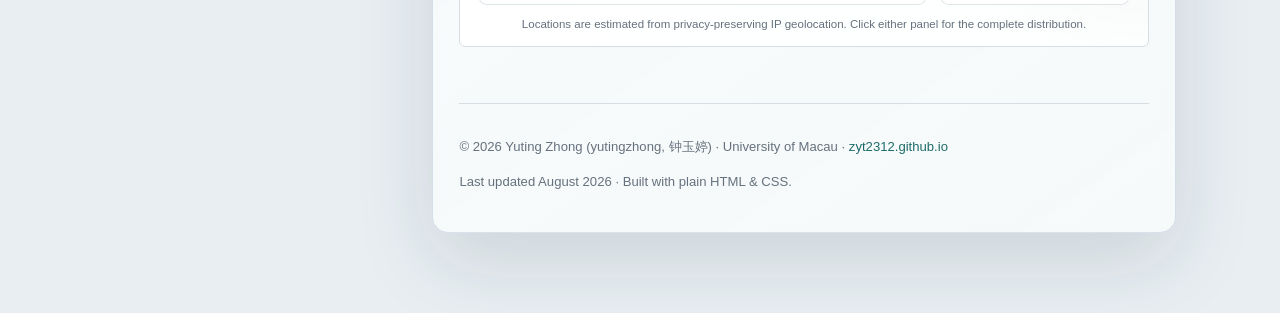
==== commit 1d8be41b: "Add LongJudgeBench to featured projects and publications" ====
--- a/index.html
+++ b/index.html
@@ -42,7 +42,7 @@
   }
   </script>
 
-  <link rel="stylesheet" href="css/style.css?v=20260830-6" />
+  <link rel="stylesheet" href="css/style.css?v=20260921-1" />
   <link rel="icon" href="data:image/svg+xml,<svg xmlns='http://www.w3.org/2000/svg' viewBox='0 0 100 100'><text y='.9em' font-size='90'>📄</text></svg>" />
 </head>
 <body class="lang-en">
@@ -281,6 +281,15 @@
         <h2><span class="num">§&nbsp;06</span><span class="en">Selected Projects</span><span class="zh">代表项目</span><span class="tag"><span class="en">WORK</span><span class="zh">项目</span></span></h2>
         <div class="entry">
           <div class="entry-head">
+            <strong>LongJudgeBench</strong>
+            <span class="date"><span class="en">Planned ARR submission · Oct 2026</span><span class="zh">计划投稿 ARR · 2026 年 10 月</span></span>
+          </div>
+          <p class="en">As first author, I designed and led a benchmark evaluating whether LLM judges can detect errors, locate them, and cite supporting evidence in long-range agent trajectories. It combines real error trajectories with controlled trajectory pairs to study how evidence distance affects judging. Planned submission to ARR in October 2026.</p>
+          <p class="zh">以第一作者身份设计并主导评测基准，检验 LLM 判官能否在长程智能体轨迹中发现错误、定位错误并引用支持证据。结合真实错误轨迹与受控配对轨迹，研究证据距离对判断能力的影响。计划于 2026 年 10 月投稿 ARR。</p>
+          <p class="stack">LLM-as-a-Judge · Agent Evaluation · Evidence Grounding</p>
+        </div>
+        <div class="entry">
+          <div class="entry-head">
             <strong>CultMetric</strong>
             <span class="date"><span class="en">Planned ARR submission · Oct 2026</span><span class="zh">计划投稿 ARR · 2026 年 10 月</span></span>
           </div>
@@ -304,6 +313,17 @@
         <h2><span class="num">§&nbsp;07</span><span class="en">Publications</span><span class="zh">论文</span><span class="tag"><span class="en">PAPERS</span><span class="zh">发表</span></span></h2>
         <p class="muted"><span class="en">* denotes equal contribution / co-first authorship.</span><span class="zh">* 表示同等贡献 / 共同第一作者。</span></p>
         <ol class="pubs pub-cards">
+          <li class="pub-card pub-card-text">
+            <div class="pub-body">
+              <div class="pub-meta">
+                <span class="venue-tag"><span class="en">ARR · Planned October 2026 submission</span><span class="zh">ARR · 计划 2026 年 10 月投稿</span></span>
+                <span class="pub-year">2026</span>
+              </div>
+              <span class="title">LongJudgeBench: LLM Judge Evaluation of Long-Range Agent Trajectories</span>
+              <span class="authors"><span class="en"><strong>Yuting Zhong</strong> (first author).</span><span class="zh"><strong>钟玉婷</strong>（第一作者）。</span></span>
+              <span class="venue"><span class="en">Manuscript in preparation; planned submission to ACL Rolling Review (ARR) in October 2026.</span><span class="zh">论文准备中；计划于 2026 年 10 月投稿至 ACL Rolling Review (ARR)。</span></span>
+            </div>
+          </li>
           <li class="pub-card">
             <a class="pub-figure pub-figure-wide" href="assets/deepresearch-rewardbench-framework.png" target="_blank" rel="noopener" aria-label="Open Figure 1 from the DeepResearch RewardBench paper">
               <img src="assets/deepresearch-rewardbench-framework.png" alt="DeepResearch RewardBench data collection, scoring, filtering, and evaluation framework" />
--- a/css/style.css
+++ b/css/style.css
@@ -271,6 +271,7 @@
 .pub-figure img { display: block; width: 100%; height: 100%; max-height: 180px; object-fit: contain; }
 .pub-figure-wide { background: #fff; }
 .pub-body { min-width: 0; align-self: center; }
+.pub-card-text .pub-body { grid-column: 1 / -1; }
 .pub-meta { display: flex; justify-content: space-between; gap: 1rem; align-items: flex-start; }
 .pub-year { color: var(--muted); font-size: .78rem; font-variant-numeric: tabular-nums; }
 .pub-card .title { margin: .25rem 0 .35rem; line-height: 1.4; }
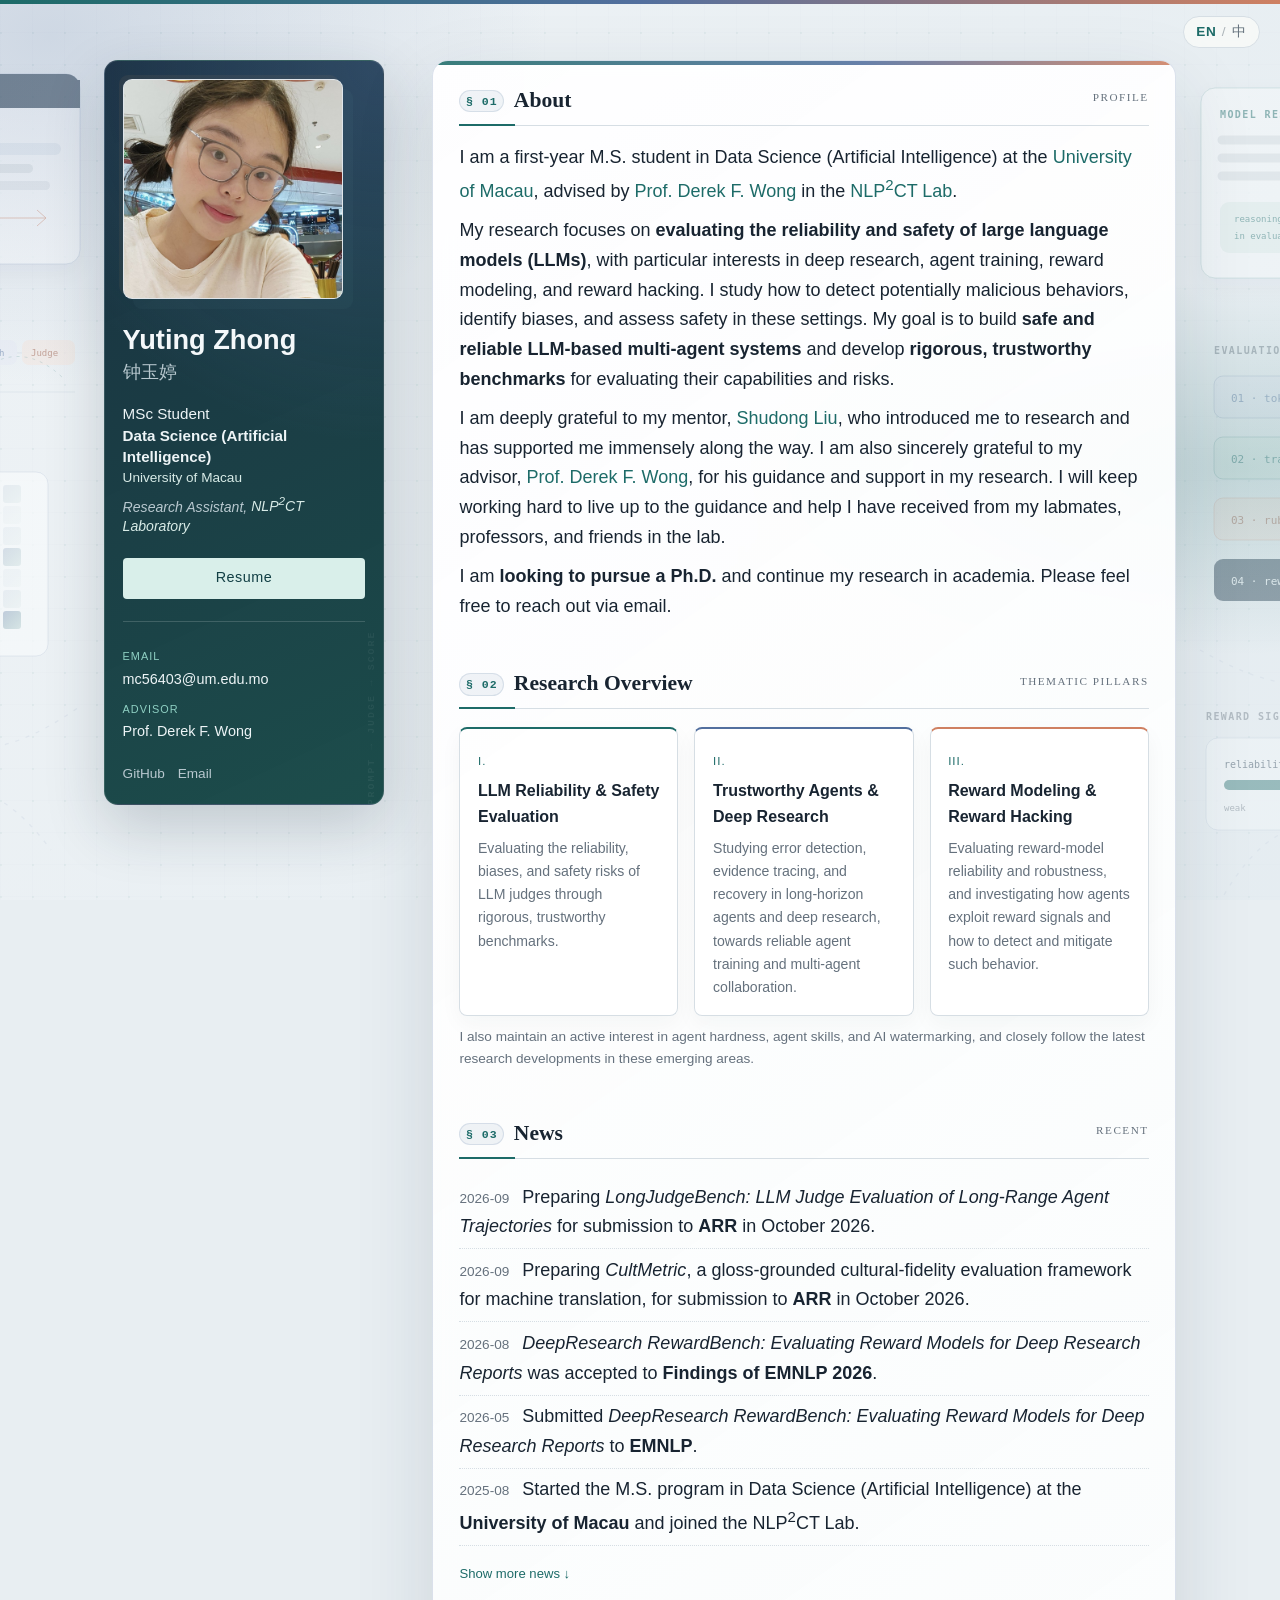
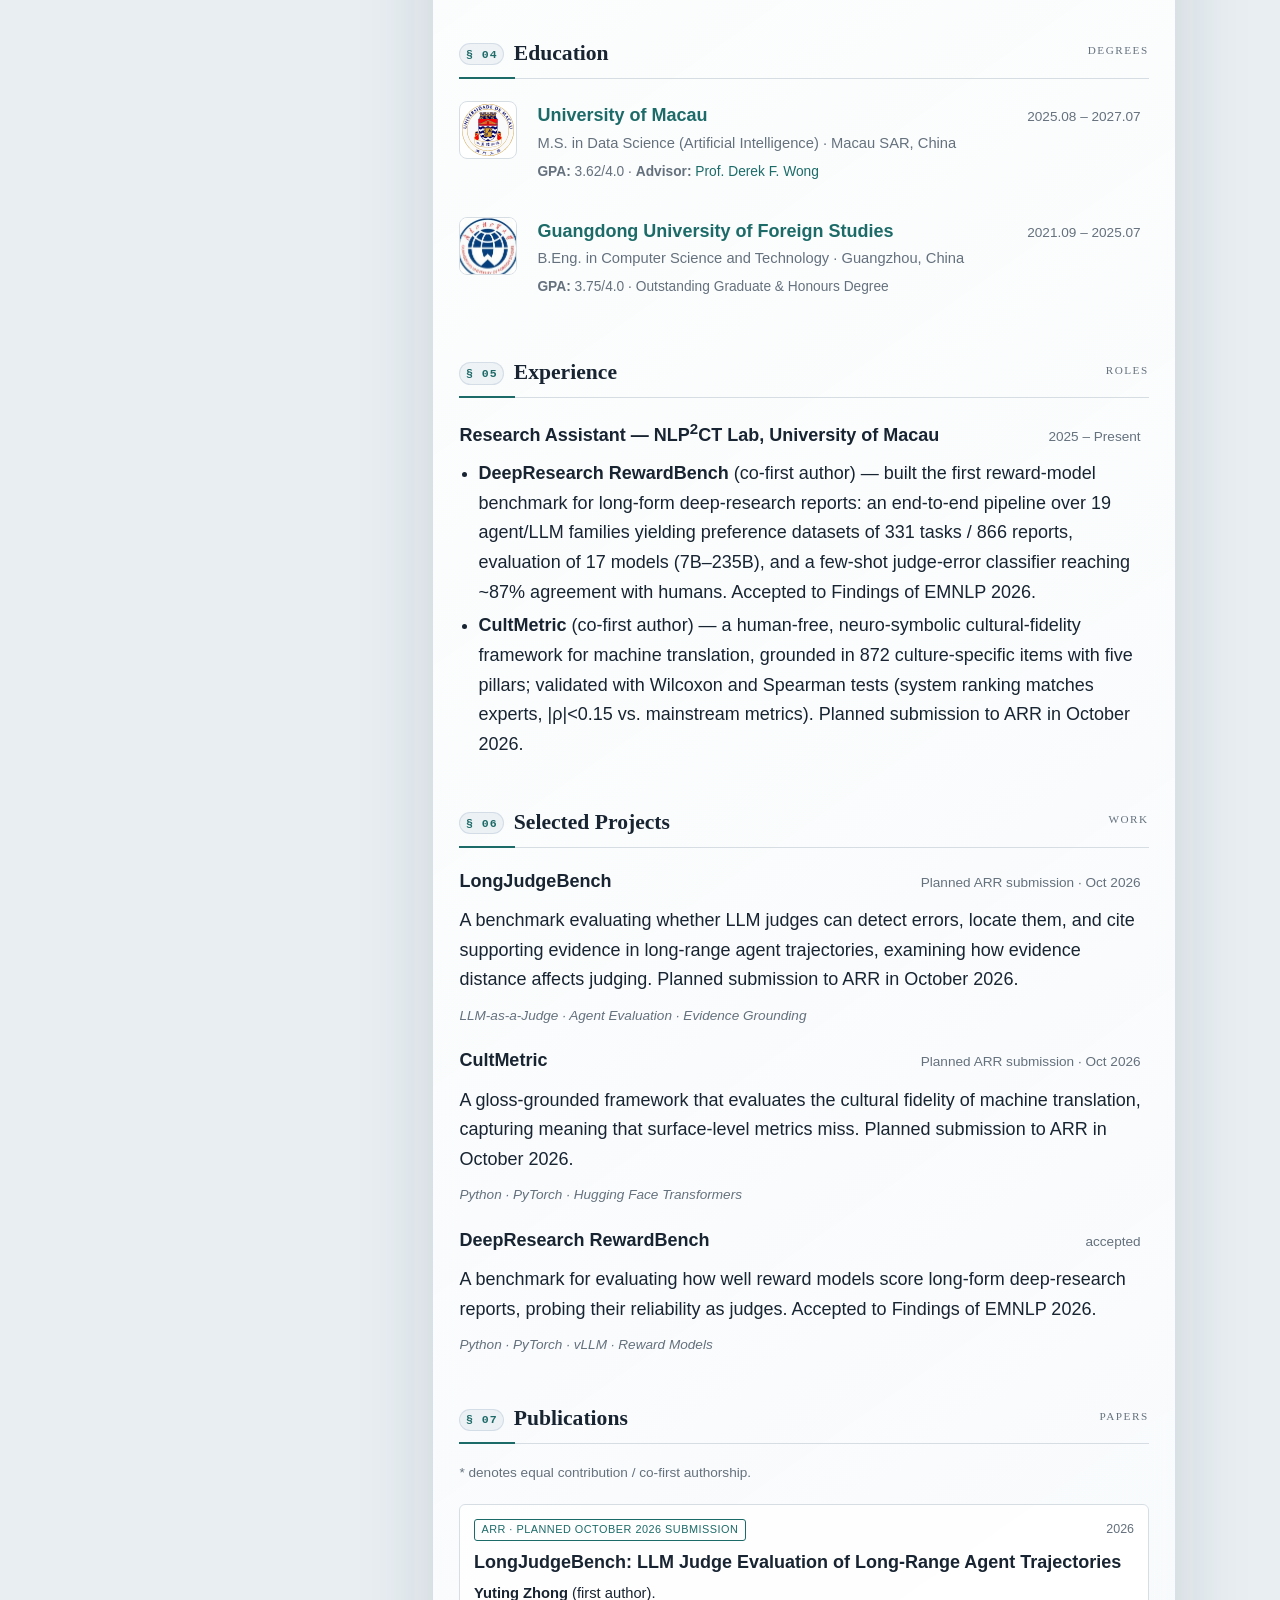
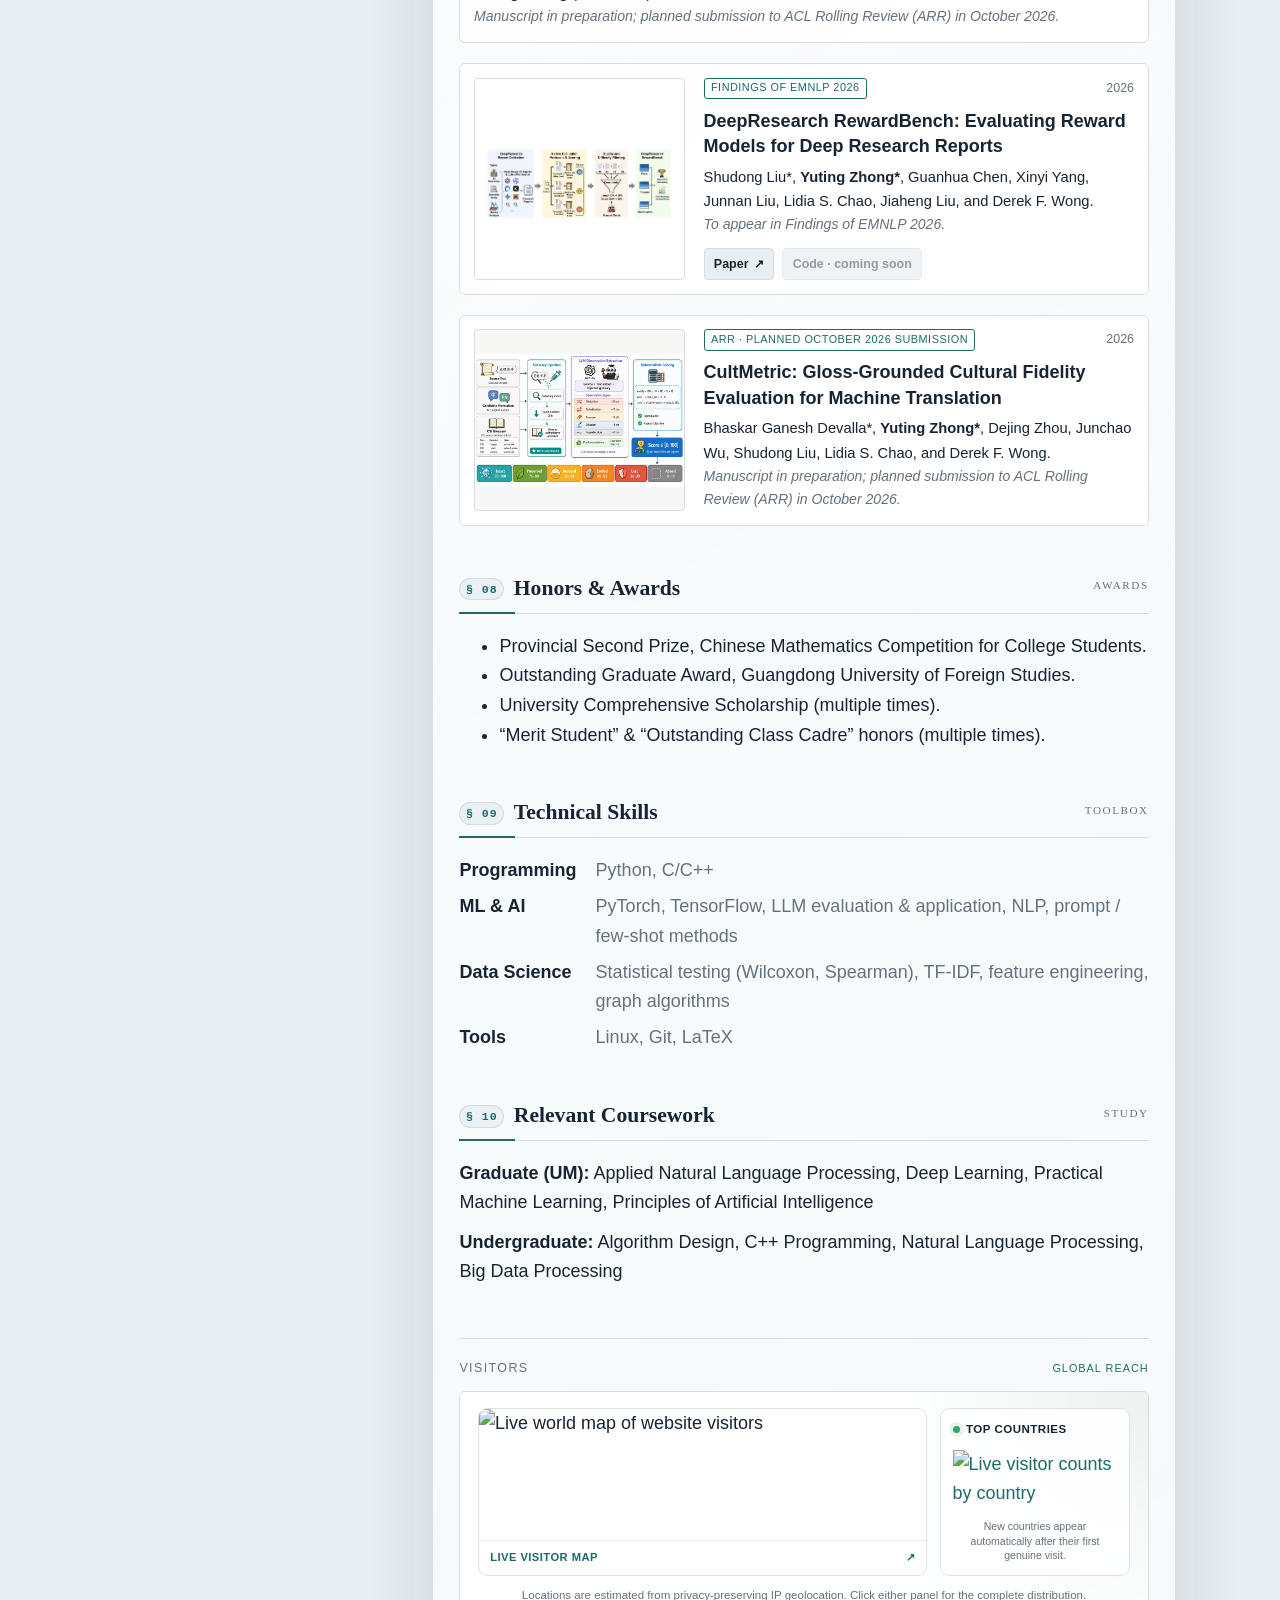
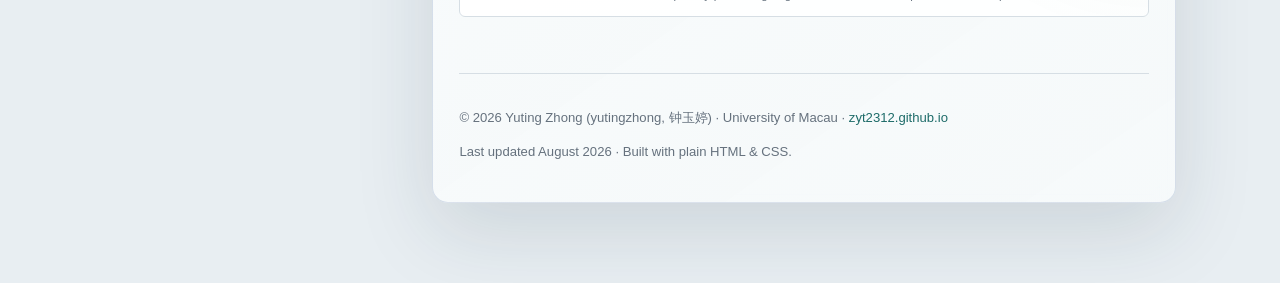
==== commit ef3db818: "Focus LongJudgeBench project description on research" ====
--- a/index.html
+++ b/index.html
@@ -284,8 +284,8 @@
             <strong>LongJudgeBench</strong>
             <span class="date"><span class="en">Planned ARR submission · Oct 2026</span><span class="zh">计划投稿 ARR · 2026 年 10 月</span></span>
           </div>
-          <p class="en">As first author, I designed and led a benchmark evaluating whether LLM judges can detect errors, locate them, and cite supporting evidence in long-range agent trajectories. It combines real error trajectories with controlled trajectory pairs to study how evidence distance affects judging. Planned submission to ARR in October 2026.</p>
-          <p class="zh">以第一作者身份设计并主导评测基准，检验 LLM 判官能否在长程智能体轨迹中发现错误、定位错误并引用支持证据。结合真实错误轨迹与受控配对轨迹，研究证据距离对判断能力的影响。计划于 2026 年 10 月投稿 ARR。</p>
+          <p class="en">A benchmark evaluating whether LLM judges can detect errors, locate them, and cite supporting evidence in long-range agent trajectories, examining how evidence distance affects judging. Planned submission to ARR in October 2026.</p>
+          <p class="zh">一个评测 LLM 判官在长程智能体轨迹中发现错误、定位错误并引用支持证据能力的基准，考察证据距离对判断能力的影响。计划于 2026 年 10 月投稿 ARR。</p>
           <p class="stack">LLM-as-a-Judge · Agent Evaluation · Evidence Grounding</p>
         </div>
         <div class="entry">
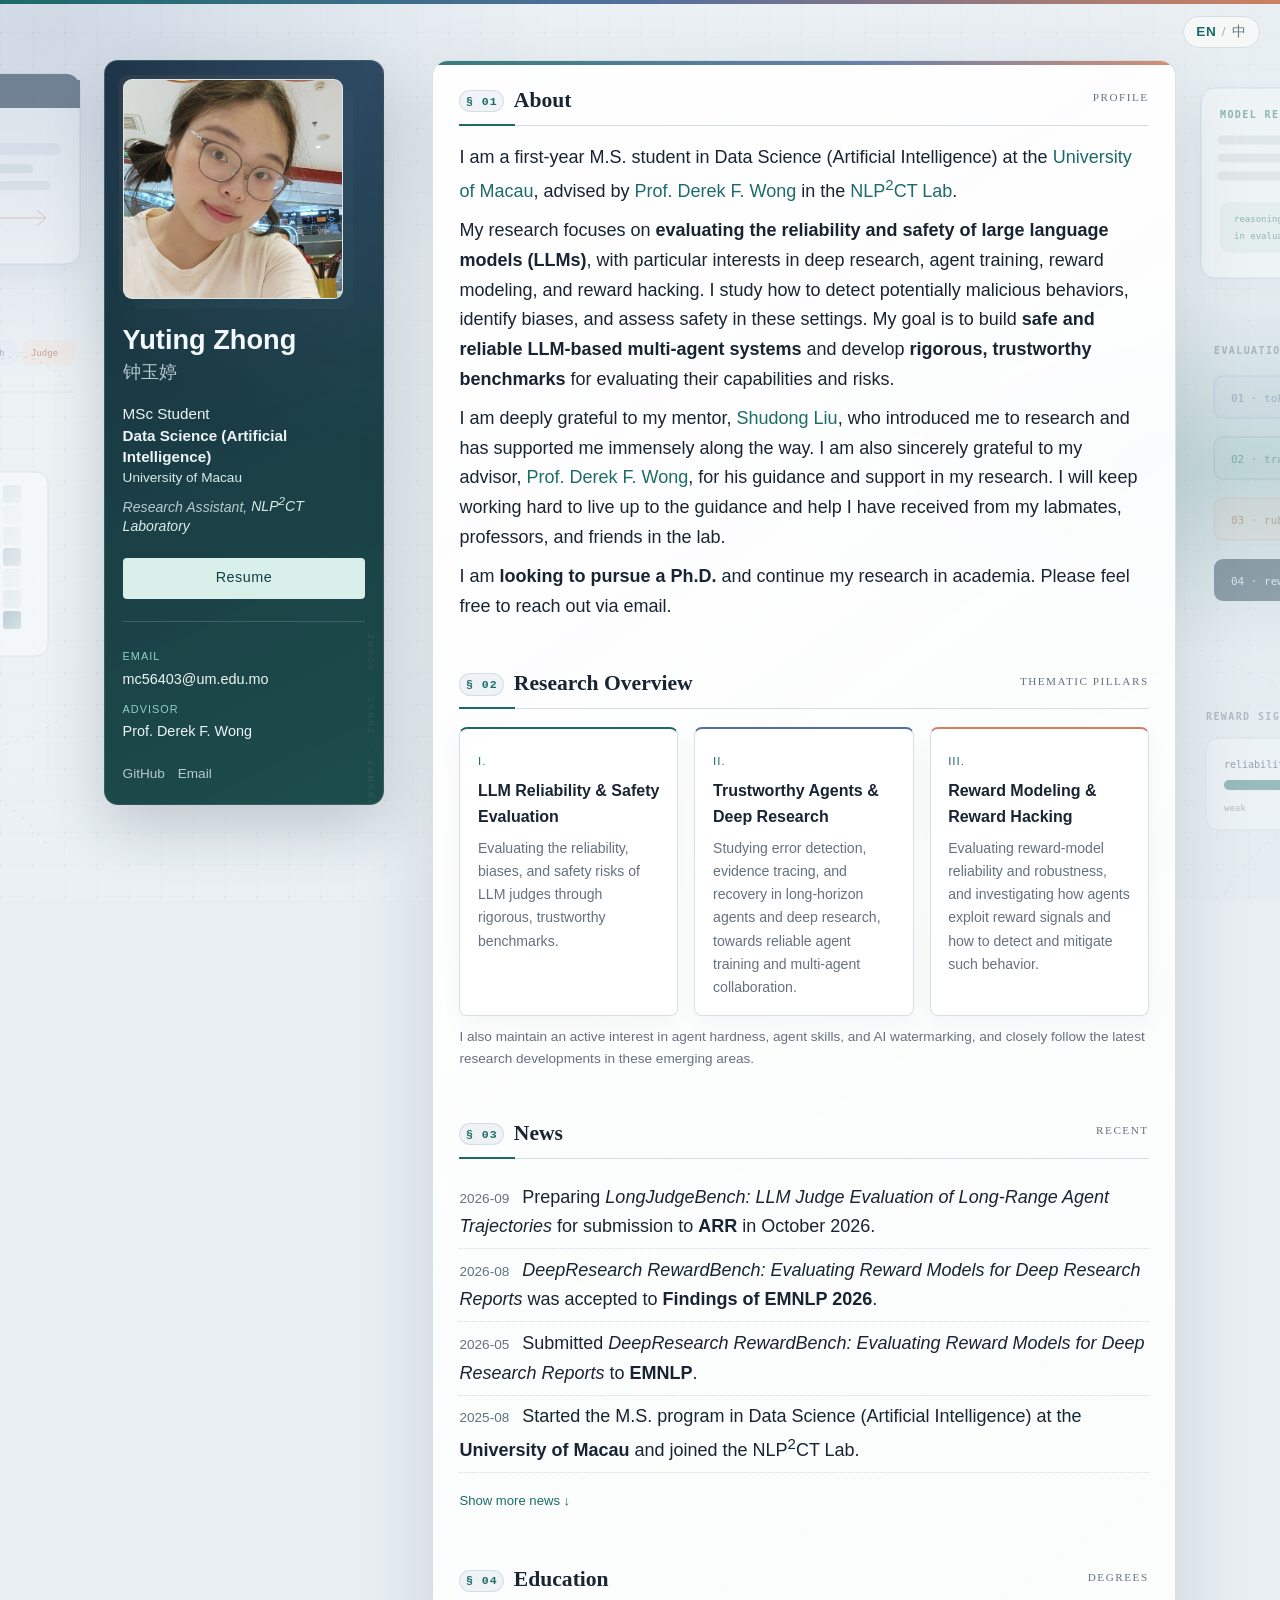
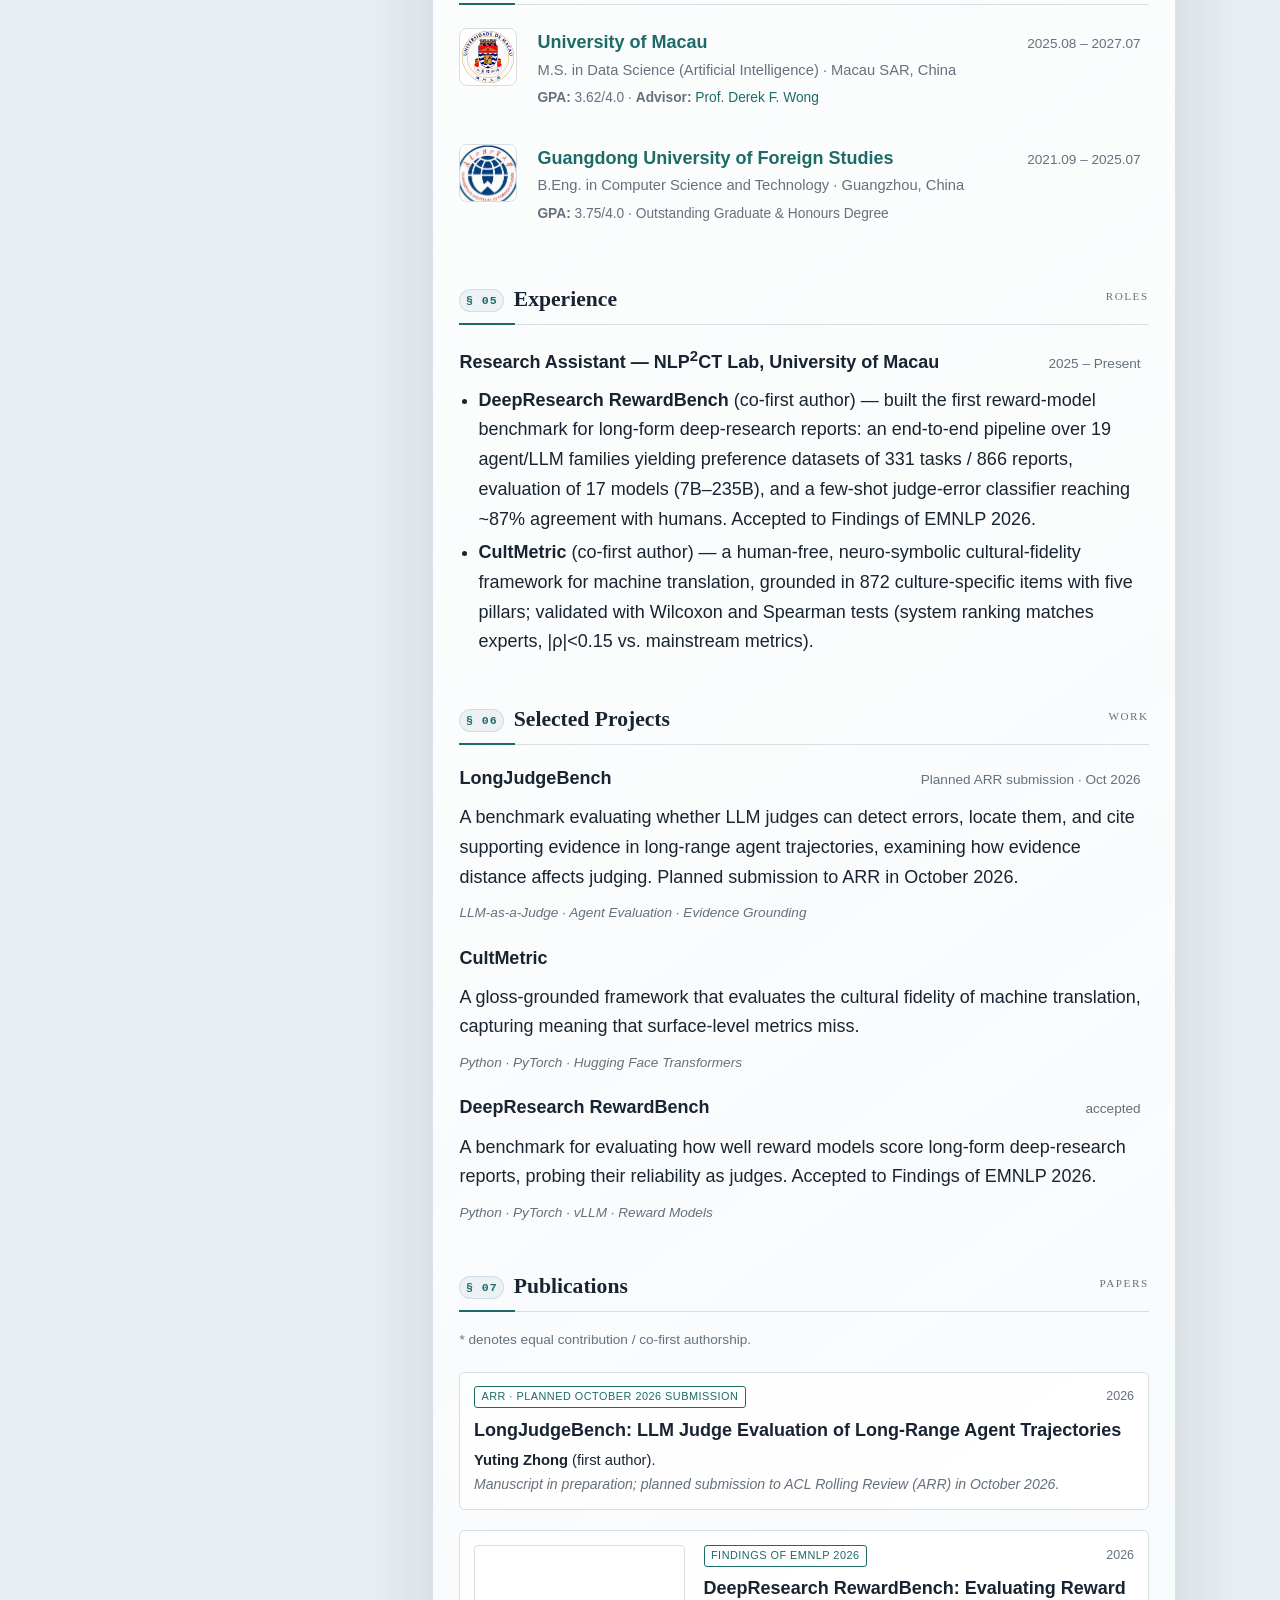
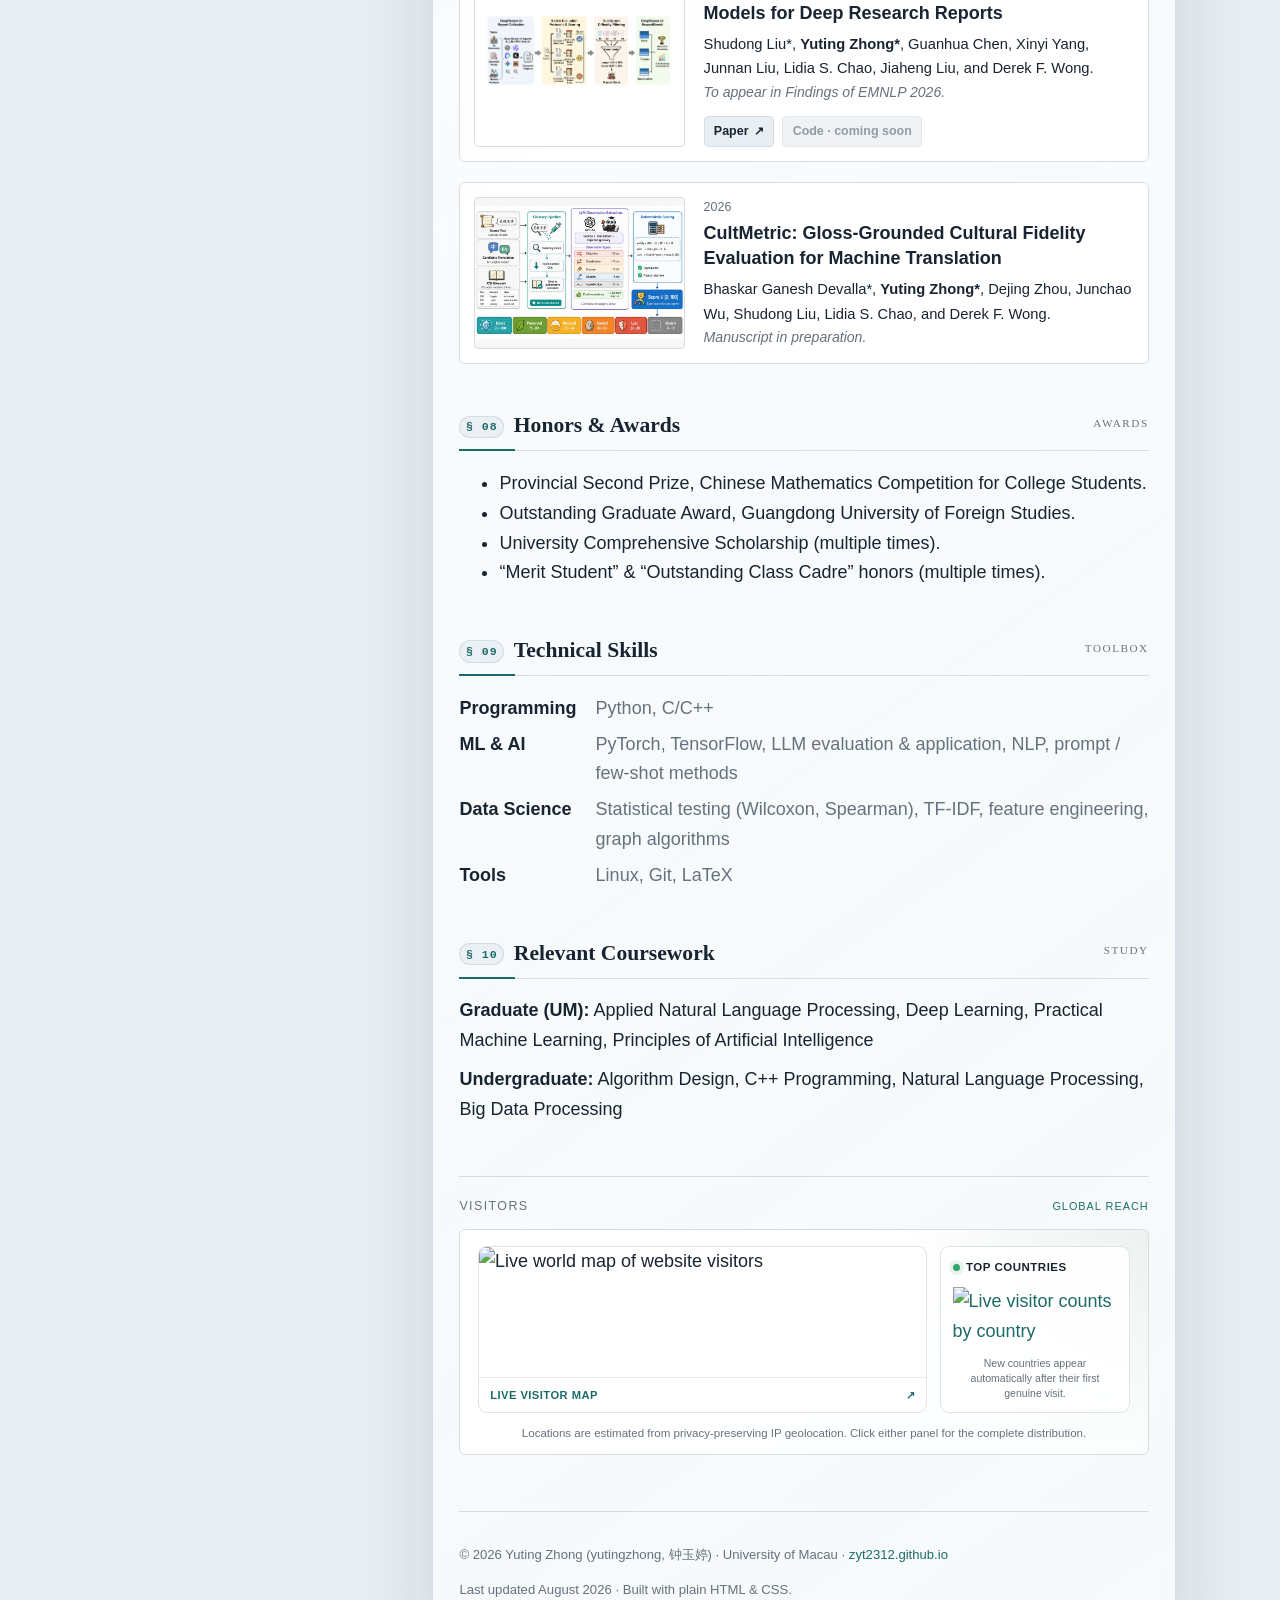
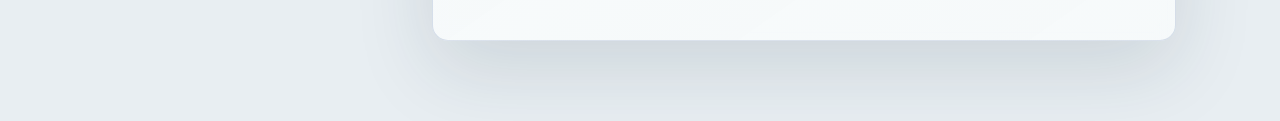
==== commit 5c42acdf: "Remove CultMetric planned ARR submission" ====
--- a/index.html
+++ b/index.html
@@ -186,11 +186,6 @@
             <span class="zh">正在准备 <em>LongJudgeBench: LLM Judge Evaluation of Long-Range Agent Trajectories</em>，计划于 2026 年 10 月投稿至 <strong>ARR</strong>。</span>
           </li>
           <li>
-            <span class="date">2026-09</span>
-            <span class="en">Preparing <em>CultMetric</em>, a gloss-grounded cultural-fidelity evaluation framework for machine translation, for submission to <strong>ARR</strong> in October 2026.</span>
-            <span class="zh">正在准备 <em>CultMetric</em> —— 面向机器翻译的、基于注释的文化忠实度评测框架，计划于 2026 年 10 月投稿至 <strong>ARR</strong>。</span>
-          </li>
-          <li>
             <span class="date">2026-08</span>
             <span class="en"><em>DeepResearch RewardBench: Evaluating Reward Models for Deep Research Reports</em> was accepted to <strong>Findings of EMNLP 2026</strong>.</span>
             <span class="zh"><em>DeepResearch RewardBench: Evaluating Reward Models for Deep Research Reports</em> 被 <strong>EMNLP 2026 Findings</strong> 接收。</span>
@@ -267,11 +262,11 @@
           </div>
           <ul class="en">
             <li><strong>DeepResearch RewardBench</strong> (co-first author) — built the first reward-model benchmark for long-form deep-research reports: an end-to-end pipeline over 19 agent/LLM families yielding preference datasets of 331 tasks / 866 reports, evaluation of 17 models (7B–235B), and a few-shot judge-error classifier reaching ~87% agreement with humans. Accepted to Findings of EMNLP 2026.</li>
-            <li><strong>CultMetric</strong> (co-first author) — a human-free, neuro-symbolic cultural-fidelity framework for machine translation, grounded in 872 culture-specific items with five pillars; validated with Wilcoxon and Spearman tests (system ranking matches experts, |ρ|&lt;0.15 vs. mainstream metrics). Planned submission to ARR in October 2026.</li>
+            <li><strong>CultMetric</strong> (co-first author) — a human-free, neuro-symbolic cultural-fidelity framework for machine translation, grounded in 872 culture-specific items with five pillars; validated with Wilcoxon and Spearman tests (system ranking matches experts, |ρ|&lt;0.15 vs. mainstream metrics).</li>
           </ul>
           <ul class="zh">
             <li><strong>DeepResearch RewardBench</strong>(共同第一作者)—— 构建首个面向长篇深度研究报告的奖励模型评测基准:聚合 19 个智能体/大模型家族的端到端数据流水线,产出 331 任务 / 866 份报告的偏好数据集,系统评测 17 个模型(7B–235B),并提炼出与人工一致率约 87% 的 few-shot 错误分类器。已被 EMNLP 2026 Findings 接收。</li>
-            <li><strong>CultMetric</strong>(共同第一作者)—— 面向机器翻译的无人工、神经符号文化忠实度框架,以 872 条文化专有项为底座、设计五支柱指标;经 Wilcoxon 与 Spearman 检验验证(系统级排序与专家一致,与主流指标 |ρ|&lt;0.15)。计划于 2026 年 10 月投稿 ARR。</li>
+            <li><strong>CultMetric</strong>(共同第一作者)—— 面向机器翻译的无人工、神经符号文化忠实度框架,以 872 条文化专有项为底座、设计五支柱指标;经 Wilcoxon 与 Spearman 检验验证(系统级排序与专家一致,与主流指标 |ρ|&lt;0.15)。</li>
           </ul>
         </div>
       </section>
@@ -291,10 +286,9 @@
         <div class="entry">
           <div class="entry-head">
             <strong>CultMetric</strong>
-            <span class="date"><span class="en">Planned ARR submission · Oct 2026</span><span class="zh">计划投稿 ARR · 2026 年 10 月</span></span>
-          </div>
-          <p class="en">A gloss-grounded framework that evaluates the cultural fidelity of machine translation, capturing meaning that surface-level metrics miss. Planned submission to ARR in October 2026.</p>
-          <p class="zh">一个基于注释(gloss)的框架,用于评估机器翻译的文化忠实度,捕捉字面指标无法体现的语义。计划于 2026 年 10 月投稿 ARR。</p>
+          </div>
+          <p class="en">A gloss-grounded framework that evaluates the cultural fidelity of machine translation, capturing meaning that surface-level metrics miss.</p>
+          <p class="zh">一个基于注释(gloss)的框架,用于评估机器翻译的文化忠实度,捕捉字面指标无法体现的语义。</p>
           <p class="stack">Python · PyTorch · Hugging&nbsp;Face Transformers</p>
         </div>
         <div class="entry">
@@ -352,12 +346,11 @@
             </a>
             <div class="pub-body">
               <div class="pub-meta">
-                <span class="venue-tag"><span class="en">ARR · Planned October 2026 submission</span><span class="zh">ARR · 计划 2026 年 10 月投稿</span></span>
                 <span class="pub-year">2026</span>
               </div>
               <span class="title">CultMetric: Gloss-Grounded Cultural Fidelity Evaluation for Machine Translation</span>
               <span class="authors">Bhaskar Ganesh Devalla*, <strong>Yuting Zhong*</strong>, Dejing Zhou, Junchao Wu, Shudong Liu, Lidia S. Chao, and Derek F. Wong.</span>
-              <span class="venue"><span class="en">Manuscript in preparation; planned submission to ACL Rolling Review (ARR) in October 2026.</span><span class="zh">论文准备中；计划于 2026 年 10 月投稿至 ACL Rolling Review (ARR)。</span></span>
+              <span class="venue"><span class="en">Manuscript in preparation.</span><span class="zh">论文准备中。</span></span>
             </div>
           </li>
         </ol>
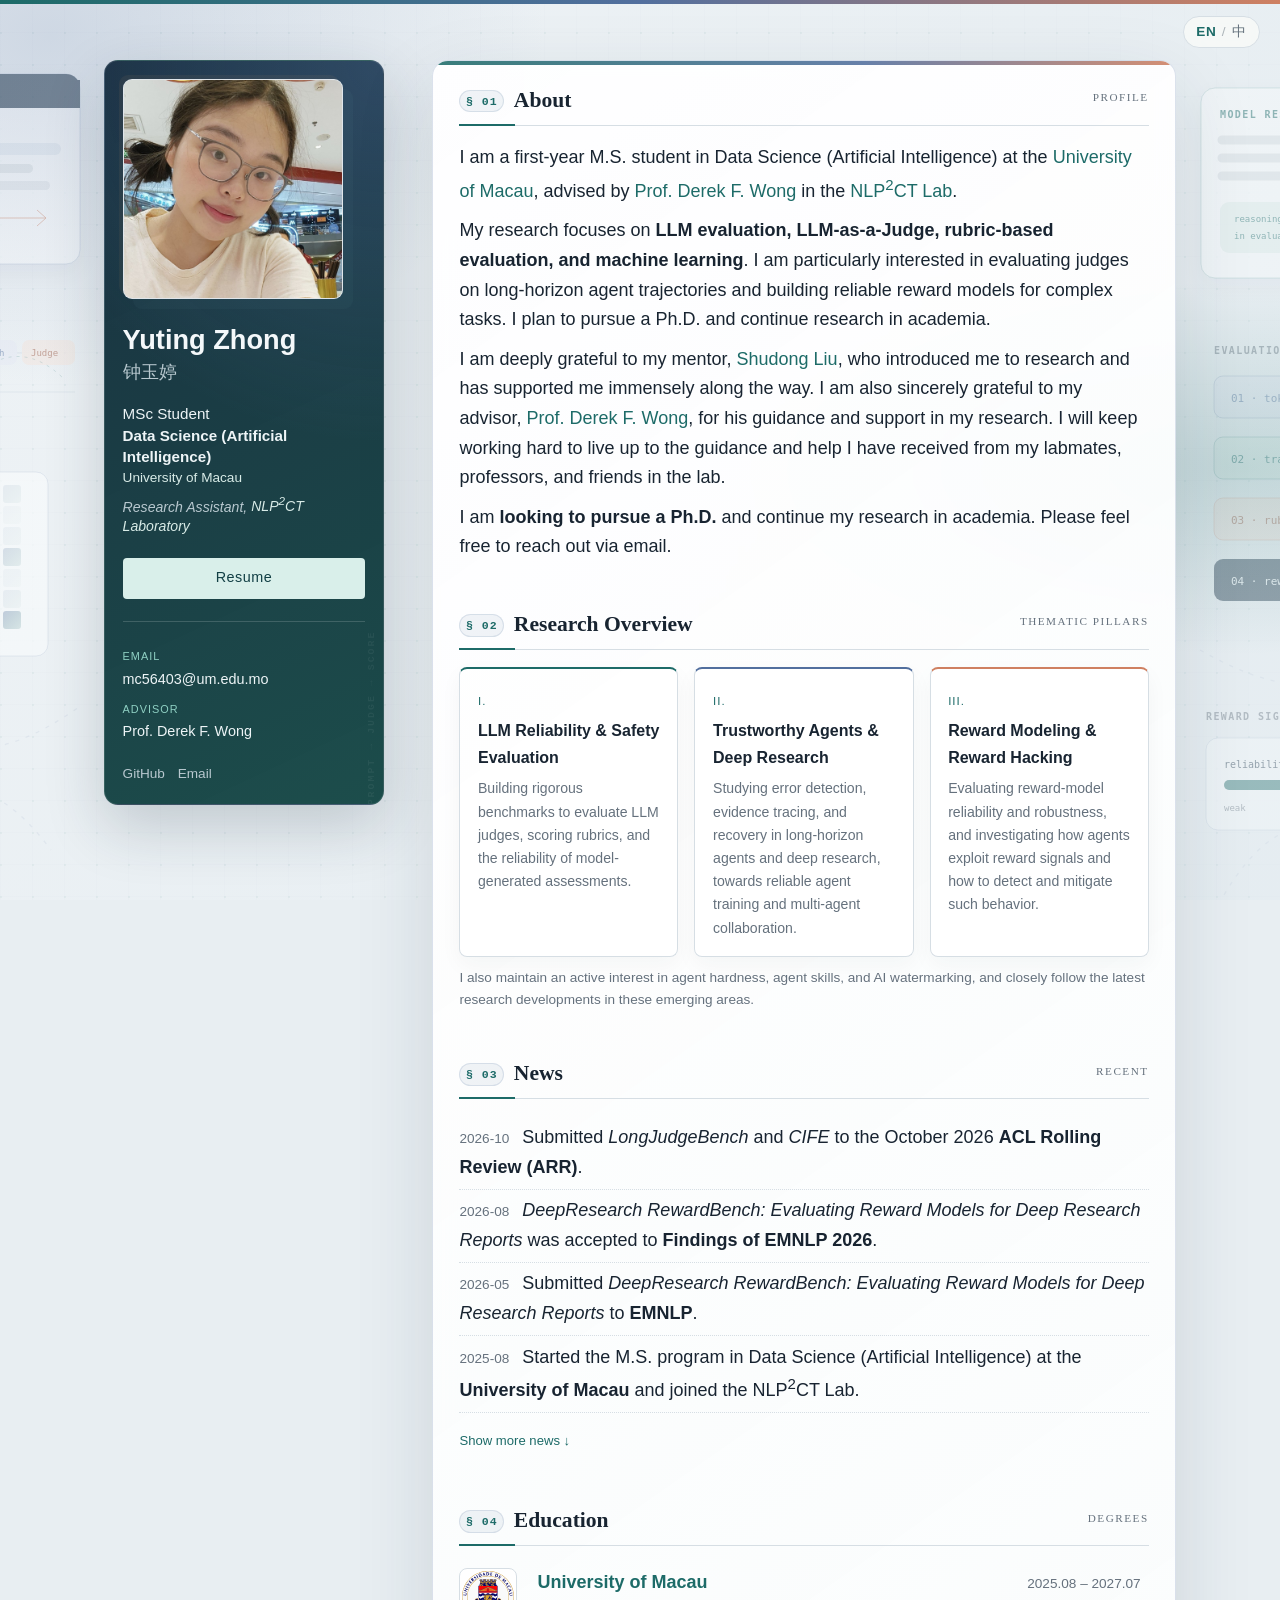
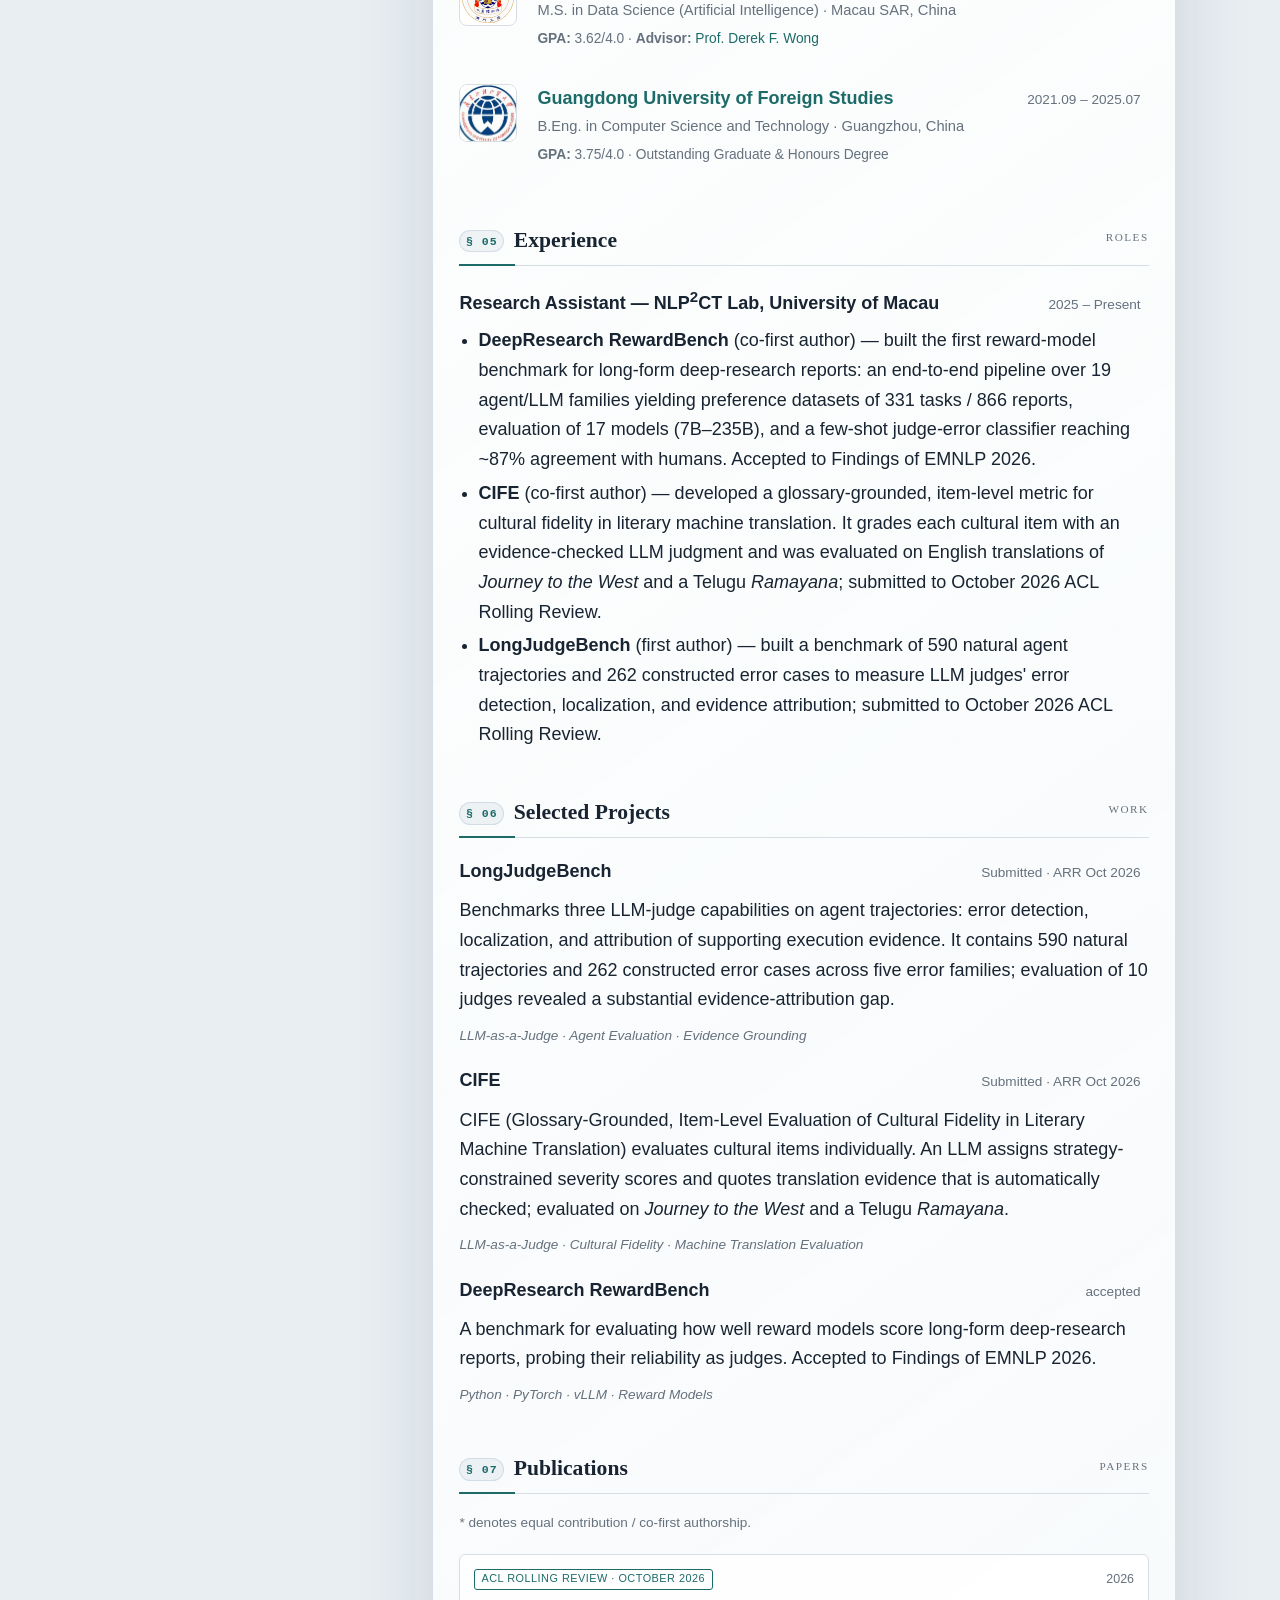
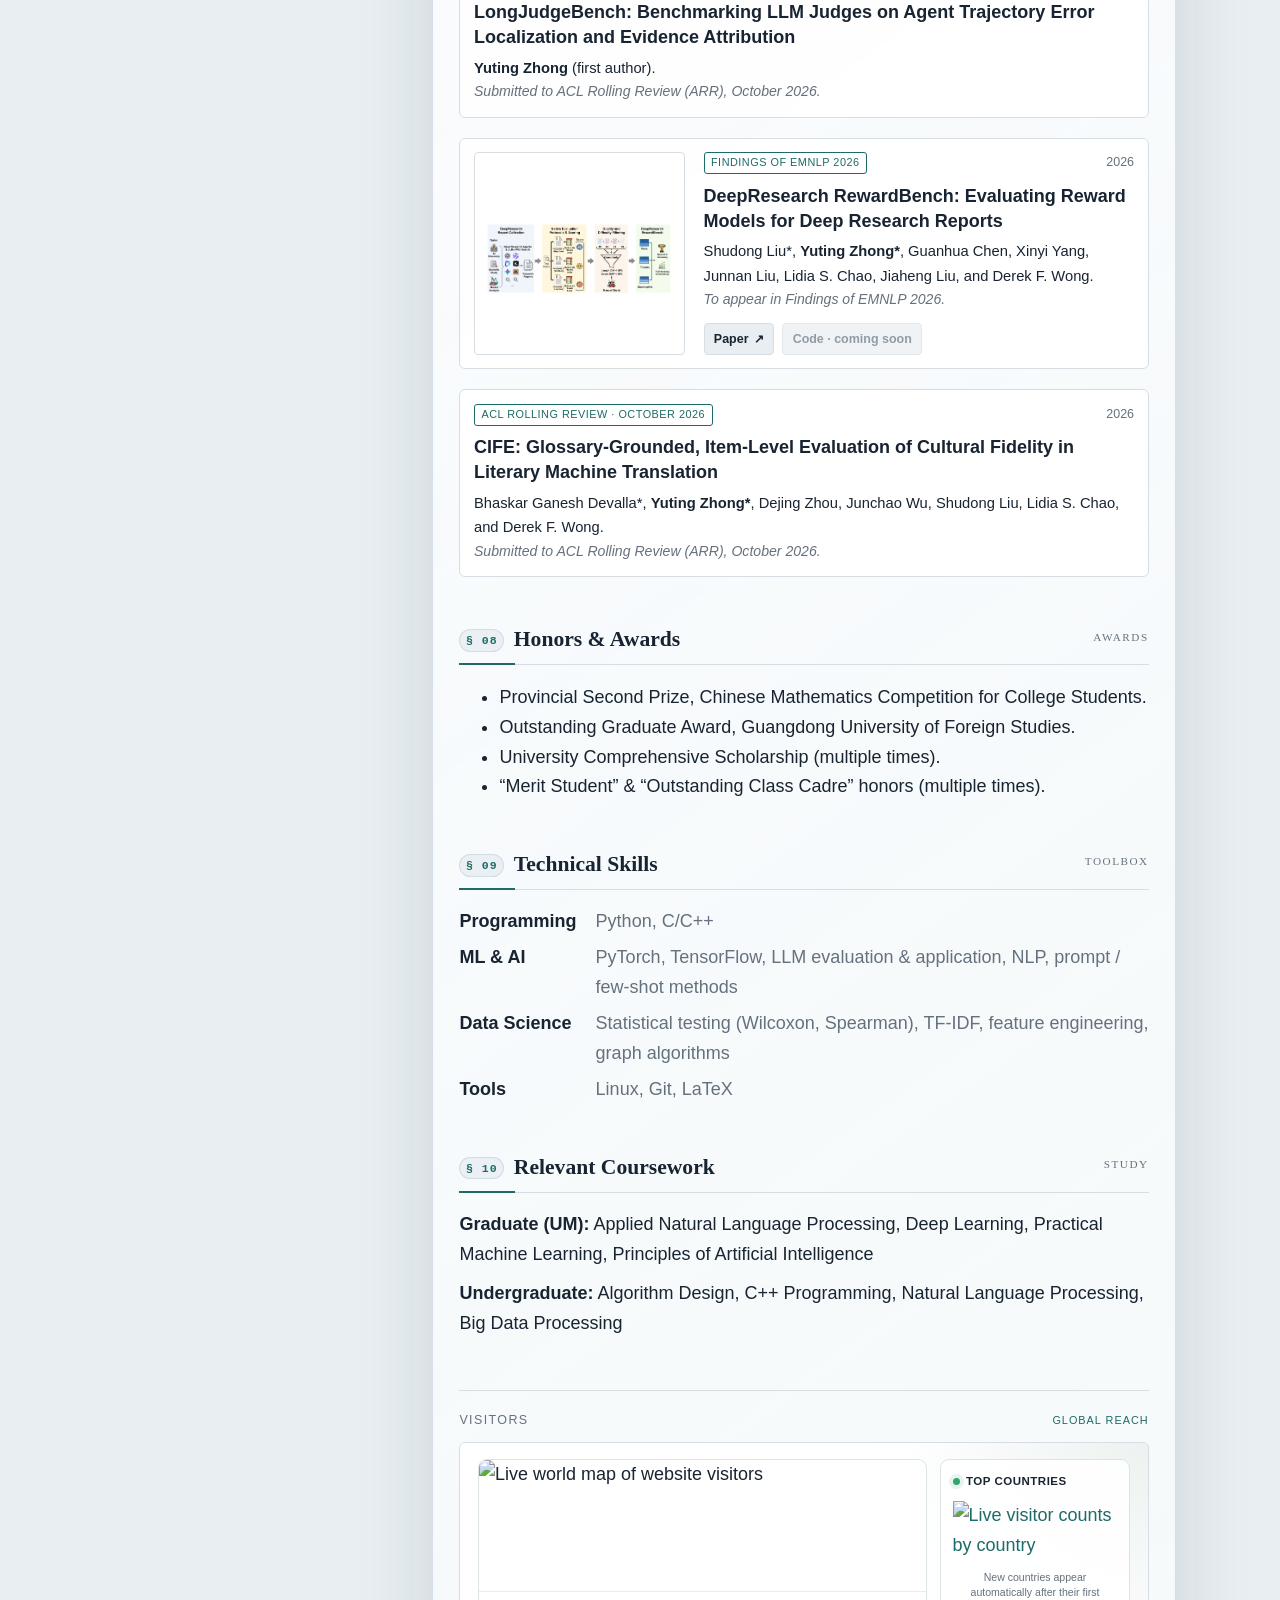
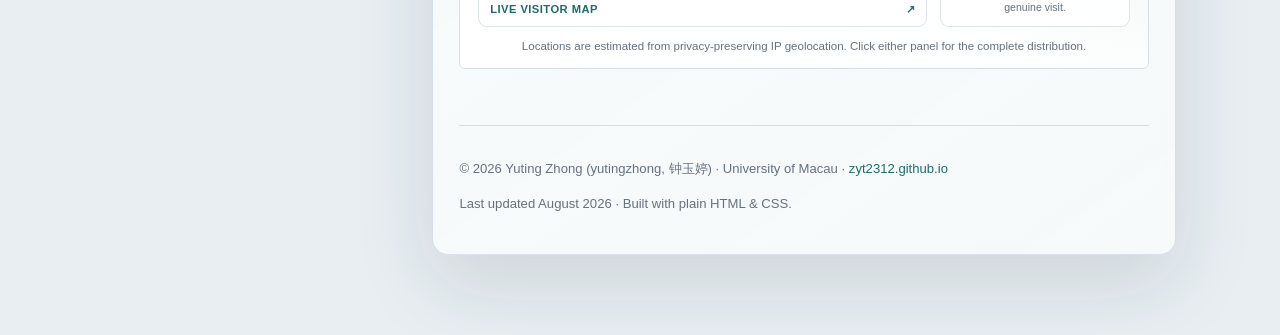
==== commit d64fe157: "Update academic homepage with submitted papers Co-authored-by: Copilot <223556219+Copilot@users.nore" ====
--- a/index.html
+++ b/index.html
@@ -107,11 +107,9 @@
           in the <a href="http://nlp2ct.cis.um.edu.mo/">NLP<sup>2</sup>CT Lab</a>.
         </p>
         <p class="en">
-          My research focuses on <strong>evaluating the reliability and safety of large language models (LLMs)</strong>,
-          with particular interests in deep research, agent training, reward modeling, and reward hacking.
-          I study how to detect potentially malicious behaviors, identify biases, and assess safety
-          in these settings. My goal is to build <strong>safe and reliable LLM-based multi-agent systems</strong>
-          and develop <strong>rigorous, trustworthy benchmarks</strong> for evaluating their capabilities and risks.
+          My research focuses on <strong>LLM evaluation, LLM-as-a-Judge, rubric-based evaluation, and machine learning</strong>.
+          I am particularly interested in evaluating judges on long-horizon agent trajectories and building reliable
+          reward models for complex tasks. I plan to pursue a Ph.D. and continue research in academia.
         </p>
         <p class="en">
           I am deeply grateful to my mentor,
@@ -132,11 +130,8 @@
           导师为 <a href="https://personal.fic.um.edu.mo/derek-wong/">Derek F. Wong 教授</a>。
         </p>
         <p class="zh">
-          我的研究聚焦于<strong>大语言模型（LLM）的可靠性与安全性评测</strong>，
-          重点关注深度研究（Deep Research）、智能体训练（agent training）、奖励模型（reward modeling）与奖励投机（reward hacking）。
-          我致力于检测这些场景中可能出现的恶意行为、识别偏见，并评估模型与智能体的安全表现。
-          我的目标是构建<strong>安全可靠的 LLM 多智能体系统</strong>，
-          并开发<strong>严谨、可信的评测基准（benchmark）</strong>，以系统性地衡量其能力与风险。
+          我的研究兴趣包括<strong>大语言模型评测、LLM-as-a-Judge、基于评分标准（rubric）的评测及机器学习</strong>。
+          我尤其关注长程智能体轨迹中的判官评测，以及复杂任务中的可靠奖励模型，并希望继续攻读博士学位、在学术界深耕。
         </p>
         <p class="zh">
           我由衷感谢我的 mentor <a href="https://sudanl.github.io/">刘树东</a>,
@@ -156,8 +151,8 @@
           <div class="card">
             <span class="card-no">I.</span>
             <h3><span class="en">LLM Reliability &amp; Safety Evaluation</span><span class="zh">大模型可靠性与安全评测</span></h3>
-            <p class="en">Evaluating the reliability, biases, and safety risks of LLM judges through rigorous, trustworthy benchmarks.</p>
-            <p class="zh">研究 LLM 判官的评测可靠性、偏见与潜在安全风险，构建严谨、可信的评测基准。</p>
+            <p class="en">Building rigorous benchmarks to evaluate LLM judges, scoring rubrics, and the reliability of model-generated assessments.</p>
+            <p class="zh">构建严谨的评测基准，衡量 LLM 判官、评分标准及模型生成评价的可靠性。</p>
           </div>
           <div class="card">
             <span class="card-no">II.</span>
@@ -181,9 +176,9 @@
         <h2><span class="num">§&nbsp;03</span><span class="en">News</span><span class="zh">动态</span><span class="tag"><span class="en">RECENT</span><span class="zh">近况</span></span></h2>
         <ul class="news">
           <li>
-            <span class="date">2026-09</span>
-            <span class="en">Preparing <em>LongJudgeBench: LLM Judge Evaluation of Long-Range Agent Trajectories</em> for submission to <strong>ARR</strong> in October 2026.</span>
-            <span class="zh">正在准备 <em>LongJudgeBench: LLM Judge Evaluation of Long-Range Agent Trajectories</em>，计划于 2026 年 10 月投稿至 <strong>ARR</strong>。</span>
+            <span class="date">2026-10</span>
+            <span class="en">Submitted <em>LongJudgeBench</em> and <em>CIFE</em> to the October 2026 <strong>ACL Rolling Review (ARR)</strong>.</span>
+            <span class="zh"><em>LongJudgeBench</em> 与 <em>CIFE</em> 已投稿至 2026 年 10 月 <strong>ACL Rolling Review（ARR）</strong>。</span>
           </li>
           <li>
             <span class="date">2026-08</span>
@@ -262,11 +257,13 @@
           </div>
           <ul class="en">
             <li><strong>DeepResearch RewardBench</strong> (co-first author) — built the first reward-model benchmark for long-form deep-research reports: an end-to-end pipeline over 19 agent/LLM families yielding preference datasets of 331 tasks / 866 reports, evaluation of 17 models (7B–235B), and a few-shot judge-error classifier reaching ~87% agreement with humans. Accepted to Findings of EMNLP 2026.</li>
-            <li><strong>CultMetric</strong> (co-first author) — a human-free, neuro-symbolic cultural-fidelity framework for machine translation, grounded in 872 culture-specific items with five pillars; validated with Wilcoxon and Spearman tests (system ranking matches experts, |ρ|&lt;0.15 vs. mainstream metrics).</li>
+            <li><strong>CIFE</strong> (co-first author) — developed a glossary-grounded, item-level metric for cultural fidelity in literary machine translation. It grades each cultural item with an evidence-checked LLM judgment and was evaluated on English translations of <em>Journey to the West</em> and a Telugu <em>Ramayana</em>; submitted to October 2026 ACL Rolling Review.</li>
+            <li><strong>LongJudgeBench</strong> (first author) — built a benchmark of 590 natural agent trajectories and 262 constructed error cases to measure LLM judges' error detection, localization, and evidence attribution; submitted to October 2026 ACL Rolling Review.</li>
           </ul>
           <ul class="zh">
             <li><strong>DeepResearch RewardBench</strong>(共同第一作者)—— 构建首个面向长篇深度研究报告的奖励模型评测基准:聚合 19 个智能体/大模型家族的端到端数据流水线,产出 331 任务 / 866 份报告的偏好数据集,系统评测 17 个模型(7B–235B),并提炼出与人工一致率约 87% 的 few-shot 错误分类器。已被 EMNLP 2026 Findings 接收。</li>
-            <li><strong>CultMetric</strong>(共同第一作者)—— 面向机器翻译的无人工、神经符号文化忠实度框架,以 872 条文化专有项为底座、设计五支柱指标;经 Wilcoxon 与 Spearman 检验验证(系统级排序与专家一致,与主流指标 |ρ|&lt;0.15)。</li>
+            <li><strong>CIFE</strong>(共同第一作者)—— 提出基于术语表、逐项评估文学机器翻译文化忠实度的方法；LLM 判官对每个文化特定项评分并提供可核验的译文证据，在《西游记》英文译本和泰卢固语《罗摩衍那》上进行评测；已投稿至 2026 年 10 月 ACL Rolling Review。</li>
+            <li><strong>LongJudgeBench</strong>(第一作者)—— 构建包含 590 条自然智能体轨迹和 262 个构造错误案例的基准，评测 LLM 判官的错误检出、定位与证据归因能力；已投稿至 2026 年 10 月 ACL Rolling Review。</li>
           </ul>
         </div>
       </section>
@@ -277,19 +274,20 @@
         <div class="entry">
           <div class="entry-head">
             <strong>LongJudgeBench</strong>
-            <span class="date"><span class="en">Planned ARR submission · Oct 2026</span><span class="zh">计划投稿 ARR · 2026 年 10 月</span></span>
-          </div>
-          <p class="en">A benchmark evaluating whether LLM judges can detect errors, locate them, and cite supporting evidence in long-range agent trajectories, examining how evidence distance affects judging. Planned submission to ARR in October 2026.</p>
-          <p class="zh">一个评测 LLM 判官在长程智能体轨迹中发现错误、定位错误并引用支持证据能力的基准，考察证据距离对判断能力的影响。计划于 2026 年 10 月投稿 ARR。</p>
+            <span class="date"><span class="en">Submitted · ARR Oct 2026</span><span class="zh">已投稿 · 2026 年 10 月 ARR</span></span>
+          </div>
+          <p class="en">Benchmarks three LLM-judge capabilities on agent trajectories: error detection, localization, and attribution of supporting execution evidence. It contains 590 natural trajectories and 262 constructed error cases across five error families; evaluation of 10 judges revealed a substantial evidence-attribution gap.</p>
+          <p class="zh">评测 LLM 判官在智能体轨迹中的三项能力：错误检出、错误定位和支持证据归因。数据集包含 590 条自然轨迹及覆盖五类错误的 262 个构造案例；对 10 个判官的评测发现，证据归因仍存在明显短板。</p>
           <p class="stack">LLM-as-a-Judge · Agent Evaluation · Evidence Grounding</p>
         </div>
         <div class="entry">
           <div class="entry-head">
-            <strong>CultMetric</strong>
-          </div>
-          <p class="en">A gloss-grounded framework that evaluates the cultural fidelity of machine translation, capturing meaning that surface-level metrics miss.</p>
-          <p class="zh">一个基于注释(gloss)的框架,用于评估机器翻译的文化忠实度,捕捉字面指标无法体现的语义。</p>
-          <p class="stack">Python · PyTorch · Hugging&nbsp;Face Transformers</p>
+            <strong>CIFE</strong>
+            <span class="date"><span class="en">Submitted · ARR Oct 2026</span><span class="zh">已投稿 · 2026 年 10 月 ARR</span></span>
+          </div>
+          <p class="en">CIFE (Glossary-Grounded, Item-Level Evaluation of Cultural Fidelity in Literary Machine Translation) evaluates cultural items individually. An LLM assigns strategy-constrained severity scores and quotes translation evidence that is automatically checked; evaluated on <em>Journey to the West</em> and a Telugu <em>Ramayana</em>.</p>
+          <p class="zh">CIFE（基于术语表的文学机器翻译文化忠实度逐项评估）逐项评测译文中的文化特定项。LLM 根据翻译策略判定错误严重程度并引用可自动核验的译文证据；评测对象包括《西游记》英文译本和泰卢固语《罗摩衍那》。</p>
+          <p class="stack">LLM-as-a-Judge · Cultural Fidelity · Machine Translation Evaluation</p>
         </div>
         <div class="entry">
           <div class="entry-head">
@@ -310,12 +308,12 @@
           <li class="pub-card pub-card-text">
             <div class="pub-body">
               <div class="pub-meta">
-                <span class="venue-tag"><span class="en">ARR · Planned October 2026 submission</span><span class="zh">ARR · 计划 2026 年 10 月投稿</span></span>
+                <span class="venue-tag"><span class="en">ACL Rolling Review · October 2026</span><span class="zh">ACL Rolling Review · 2026 年 10 月</span></span>
                 <span class="pub-year">2026</span>
               </div>
-              <span class="title">LongJudgeBench: LLM Judge Evaluation of Long-Range Agent Trajectories</span>
+              <span class="title">LongJudgeBench: Benchmarking LLM Judges on Agent Trajectory Error Localization and Evidence Attribution</span>
               <span class="authors"><span class="en"><strong>Yuting Zhong</strong> (first author).</span><span class="zh"><strong>钟玉婷</strong>（第一作者）。</span></span>
-              <span class="venue"><span class="en">Manuscript in preparation; planned submission to ACL Rolling Review (ARR) in October 2026.</span><span class="zh">论文准备中；计划于 2026 年 10 月投稿至 ACL Rolling Review (ARR)。</span></span>
+              <span class="venue"><span class="en">Submitted to ACL Rolling Review (ARR), October 2026.</span><span class="zh">已投稿至 ACL Rolling Review (ARR)，2026 年 10 月。</span></span>
             </div>
           </li>
           <li class="pub-card">
@@ -340,17 +338,15 @@
               </div>
             </div>
           </li>
-          <li class="pub-card">
-            <a class="pub-figure" href="assets/cultmetric-framework.svg" target="_blank" rel="noopener" aria-label="Open the CultMetric framework figure">
-              <img src="assets/cultmetric-framework.svg" alt="CultMetric framework diagram" />
-            </a>
+          <li class="pub-card pub-card-text">
             <div class="pub-body">
               <div class="pub-meta">
+                <span class="venue-tag"><span class="en">ACL Rolling Review · October 2026</span><span class="zh">ACL Rolling Review · 2026 年 10 月</span></span>
                 <span class="pub-year">2026</span>
               </div>
-              <span class="title">CultMetric: Gloss-Grounded Cultural Fidelity Evaluation for Machine Translation</span>
+              <span class="title">CIFE: Glossary-Grounded, Item-Level Evaluation of Cultural Fidelity in Literary Machine Translation</span>
               <span class="authors">Bhaskar Ganesh Devalla*, <strong>Yuting Zhong*</strong>, Dejing Zhou, Junchao Wu, Shudong Liu, Lidia S. Chao, and Derek F. Wong.</span>
-              <span class="venue"><span class="en">Manuscript in preparation.</span><span class="zh">论文准备中。</span></span>
+              <span class="venue"><span class="en">Submitted to ACL Rolling Review (ARR), October 2026.</span><span class="zh">已投稿至 ACL Rolling Review (ARR)，2026 年 10 月。</span></span>
             </div>
           </li>
         </ol>
